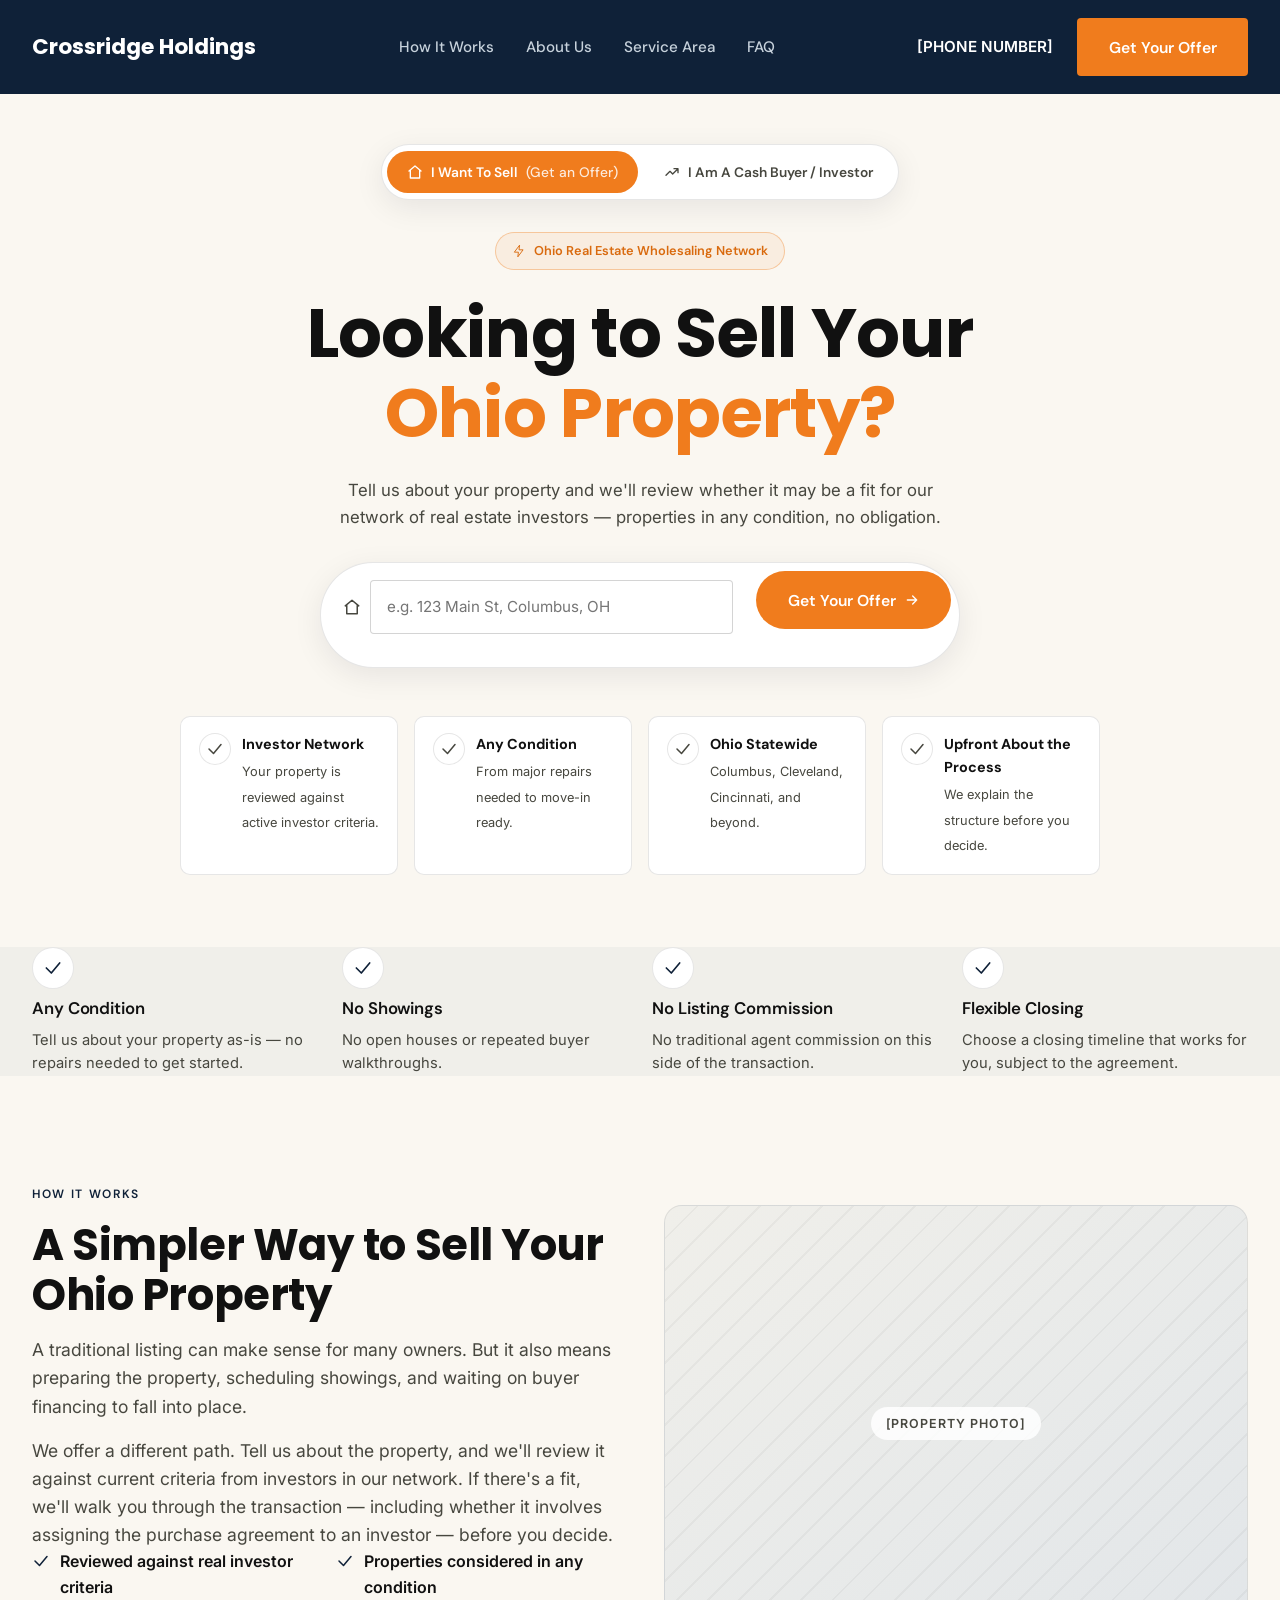
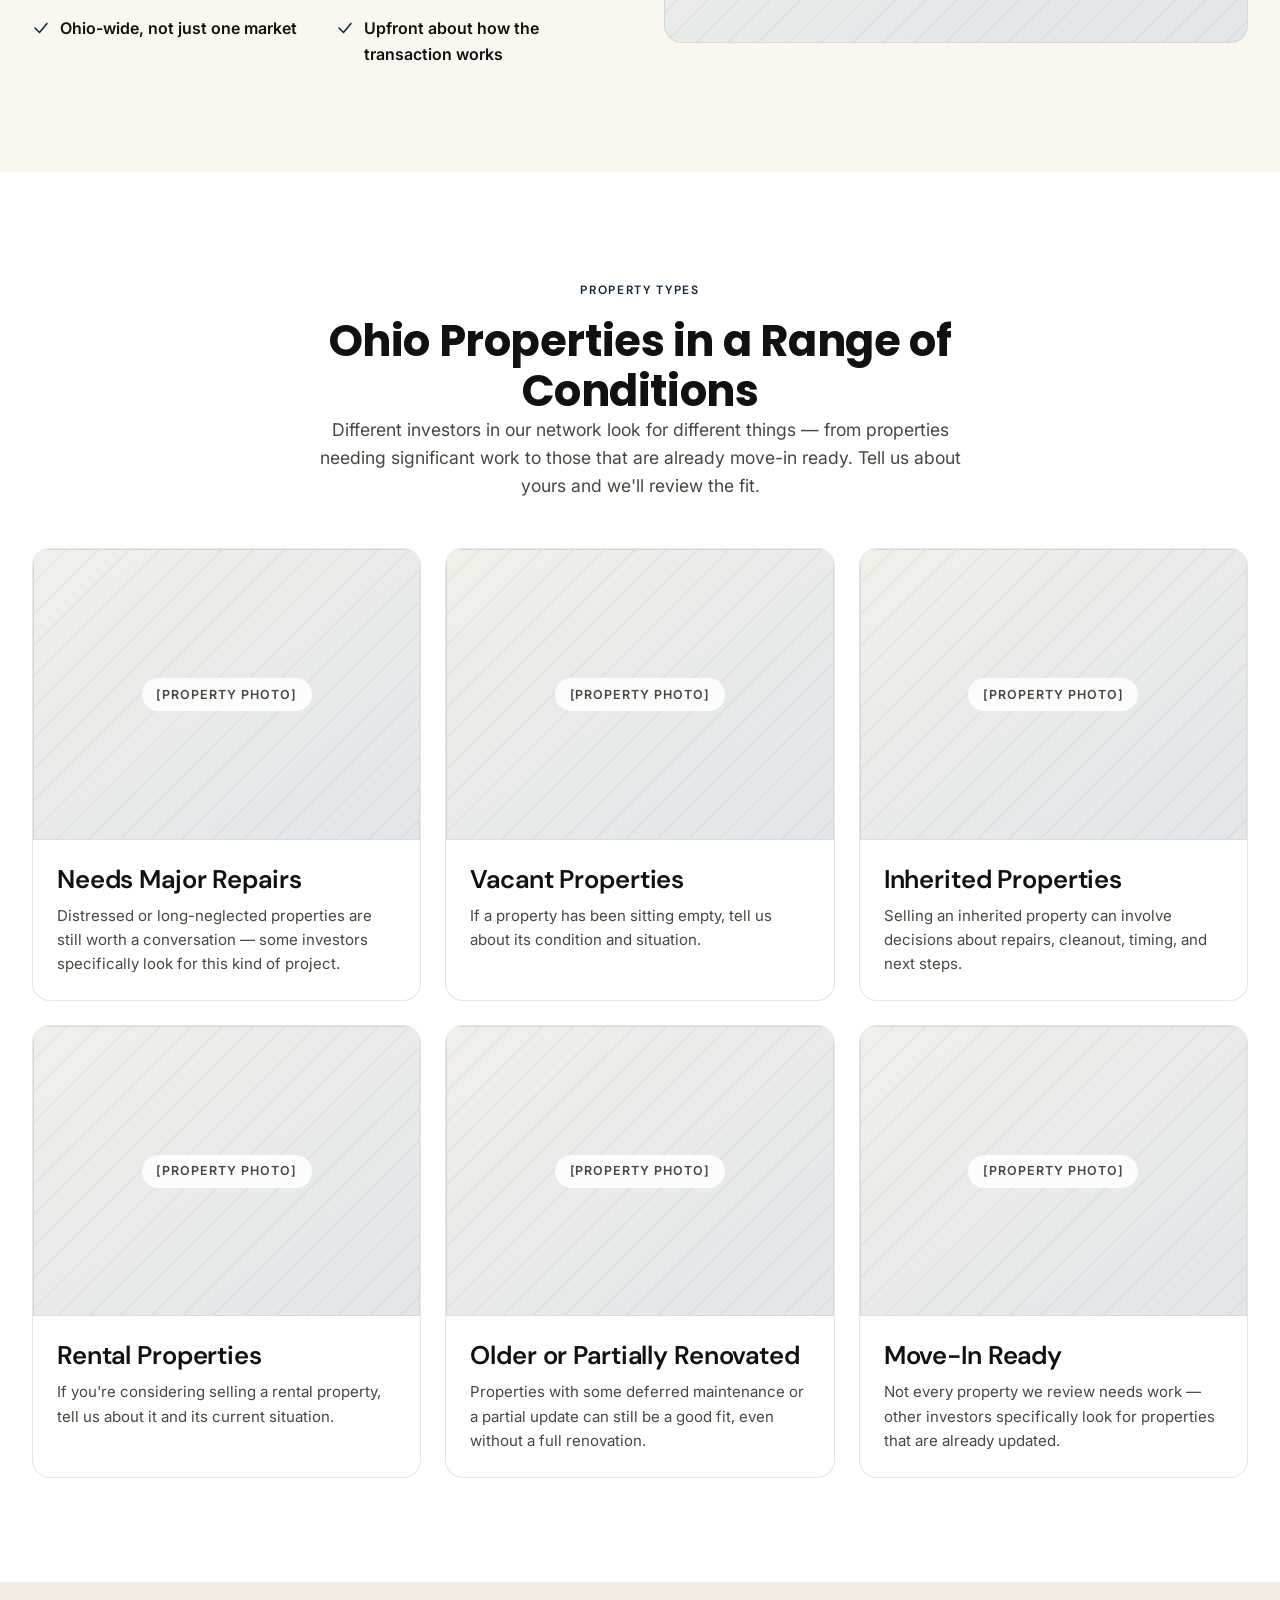
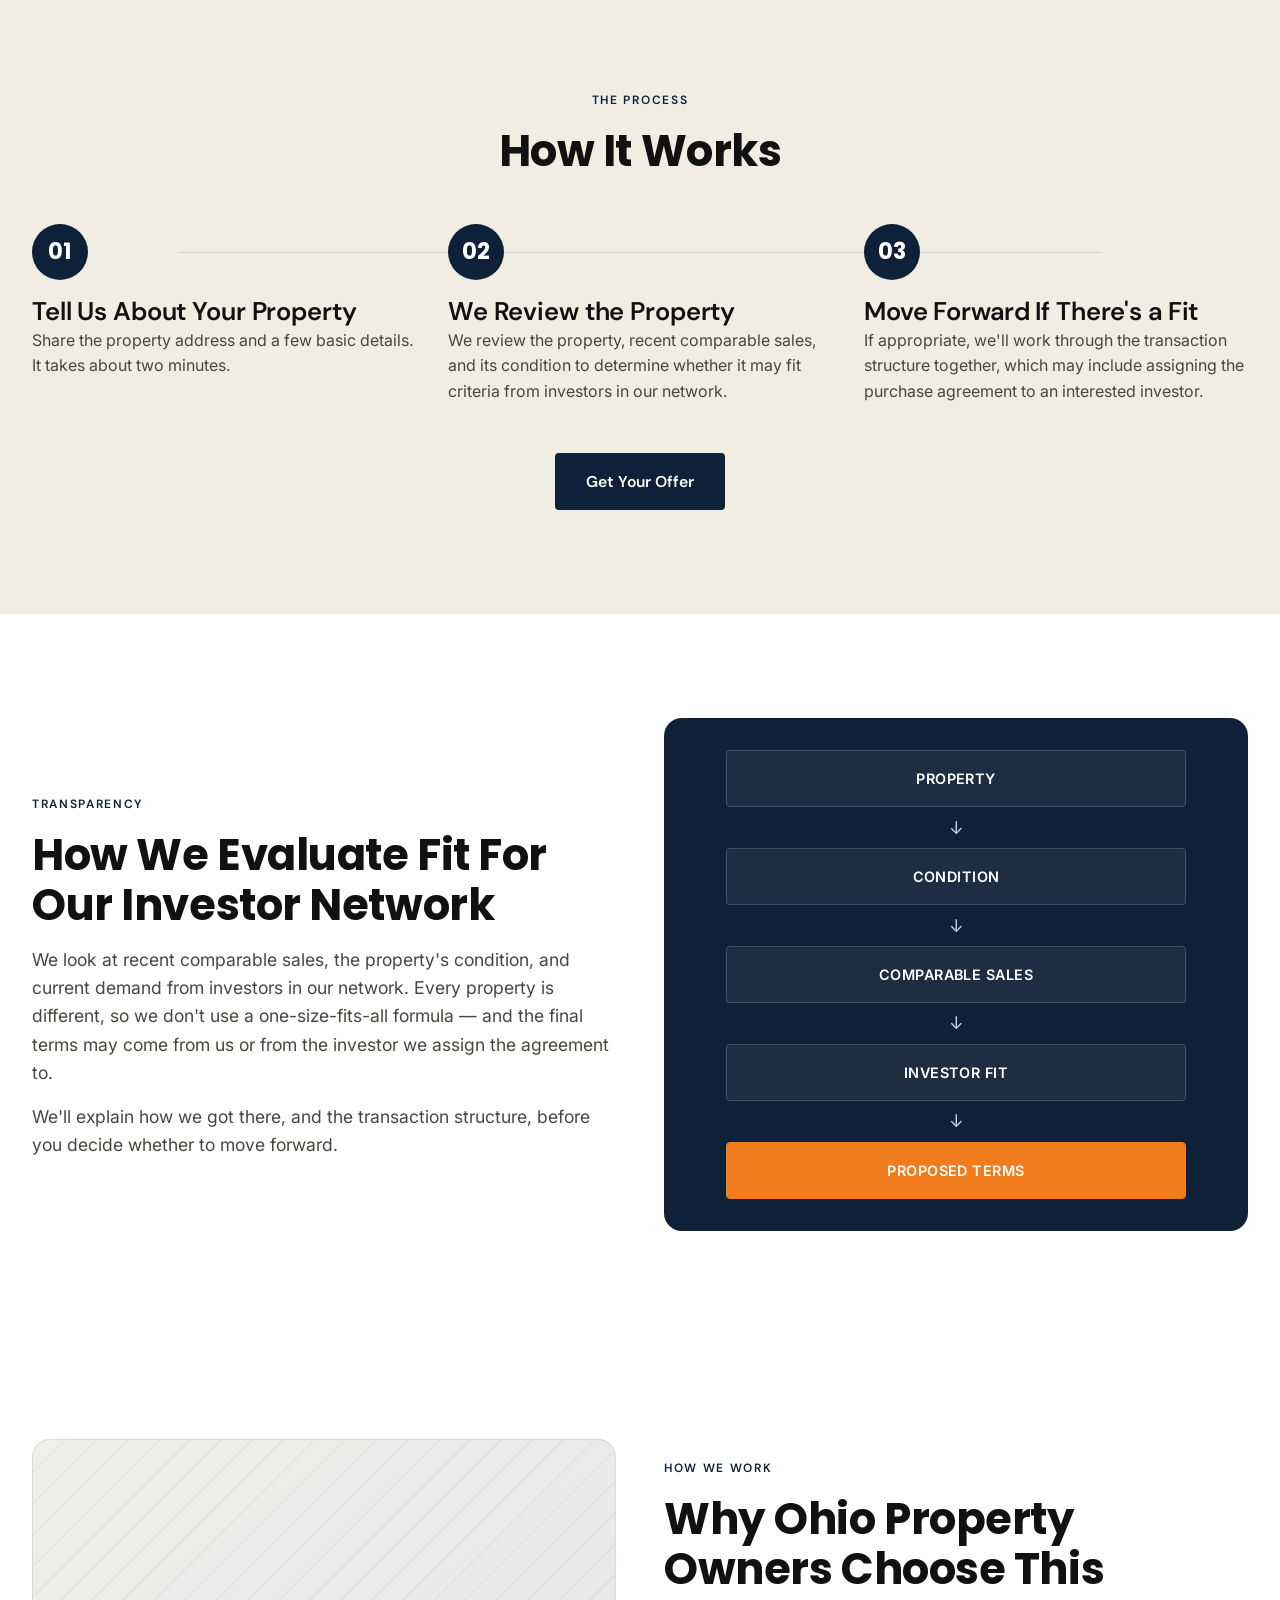
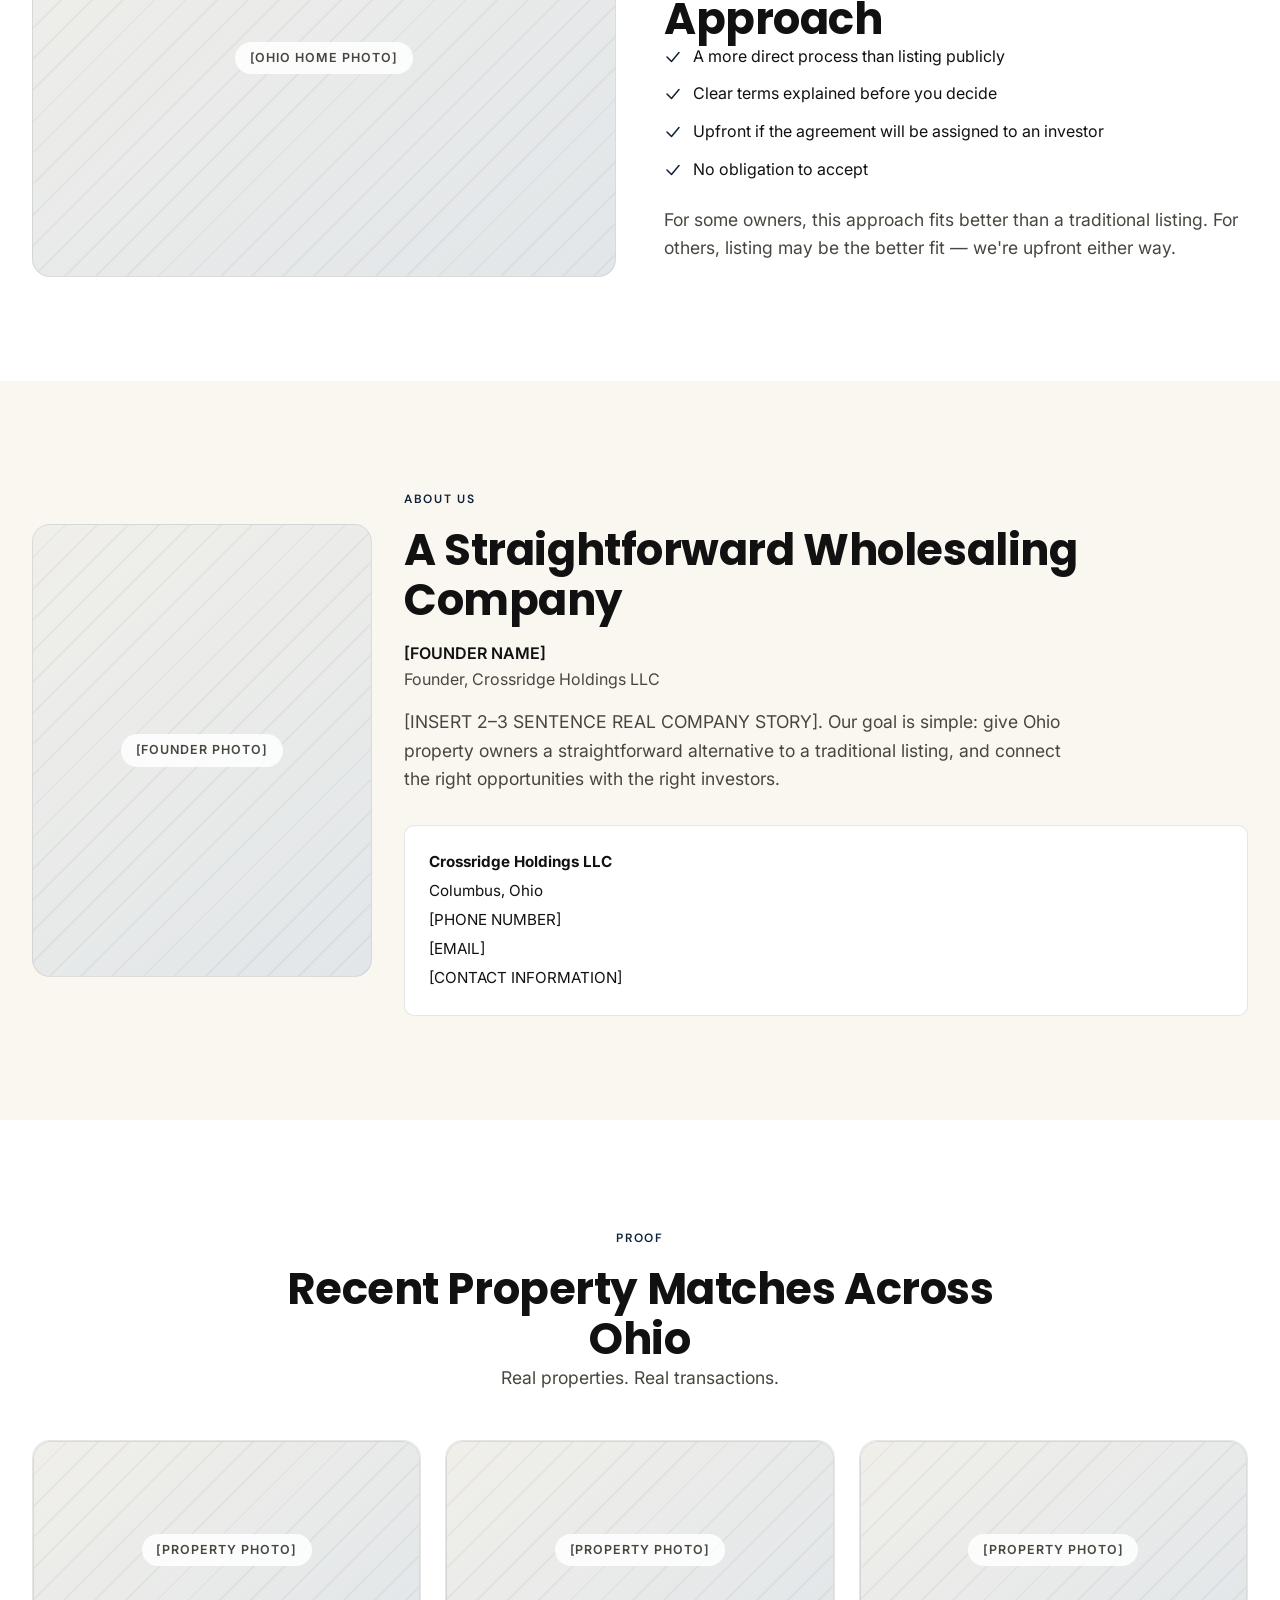
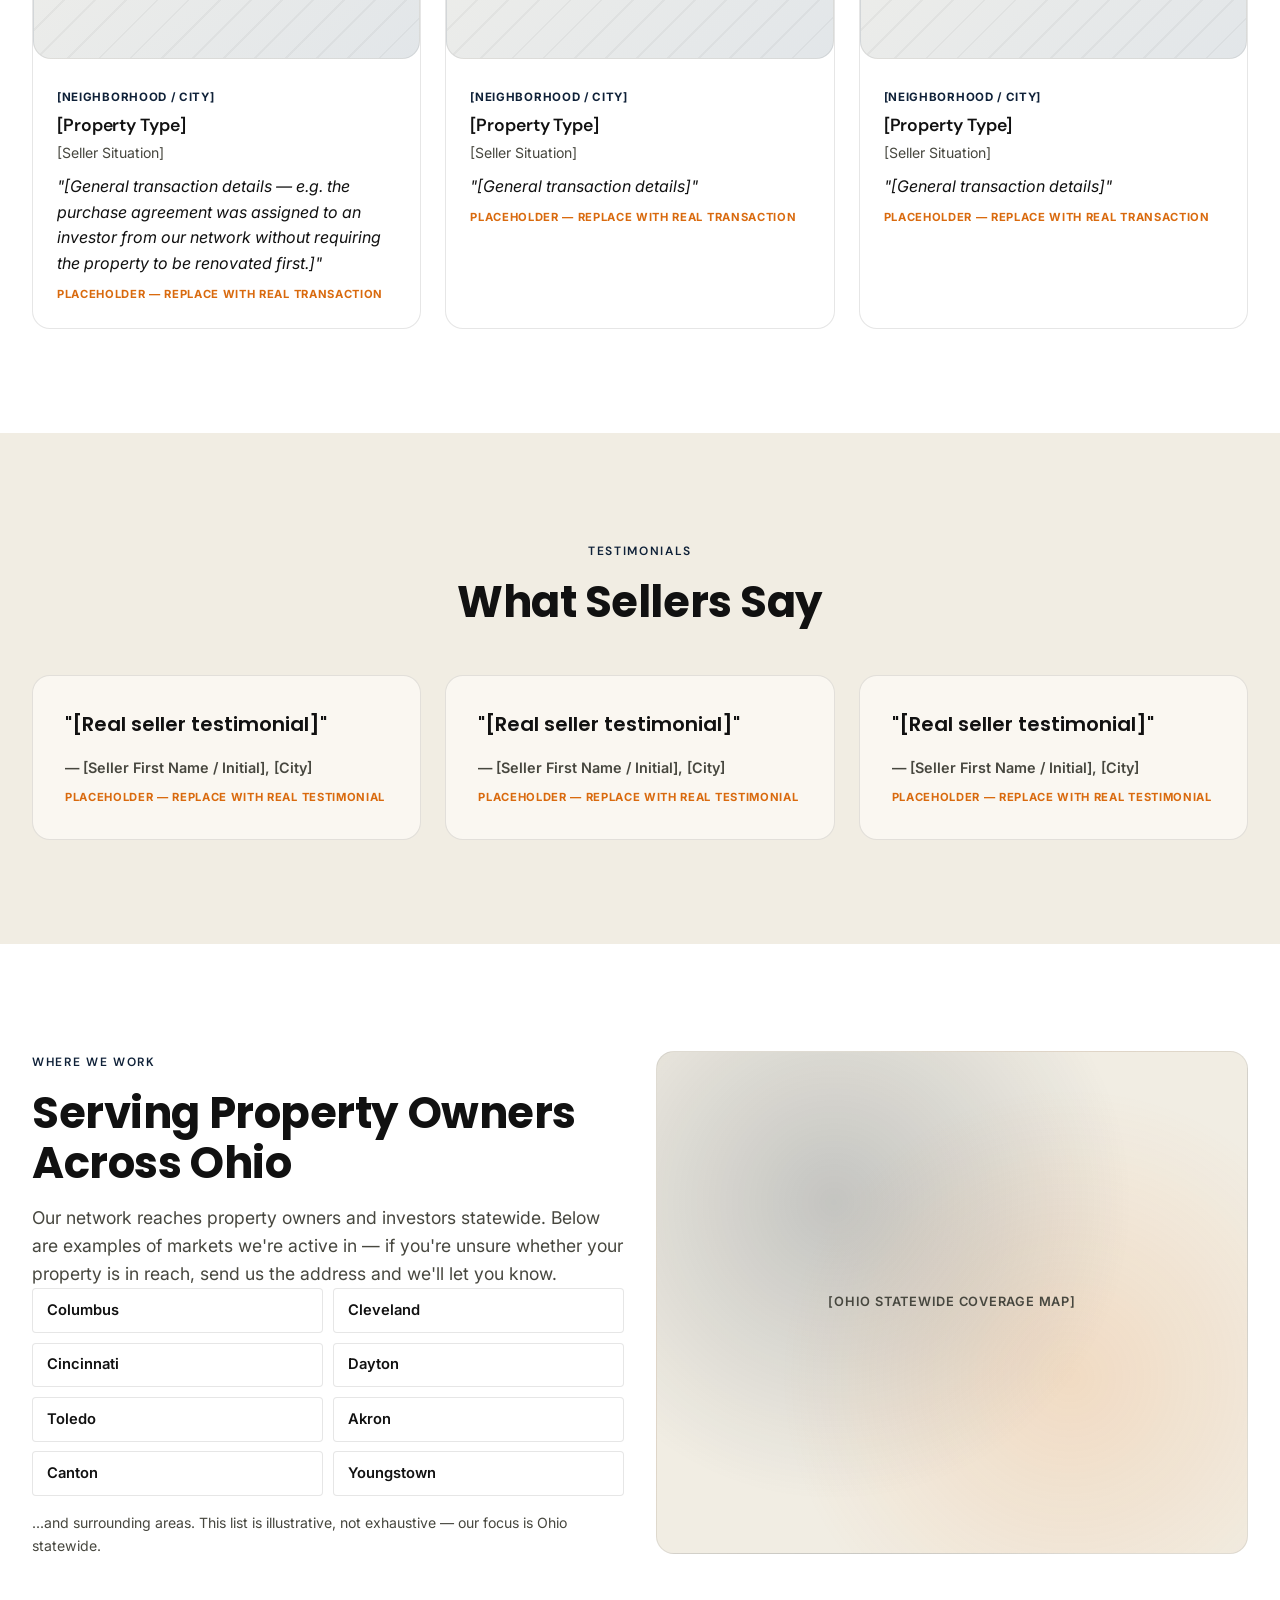
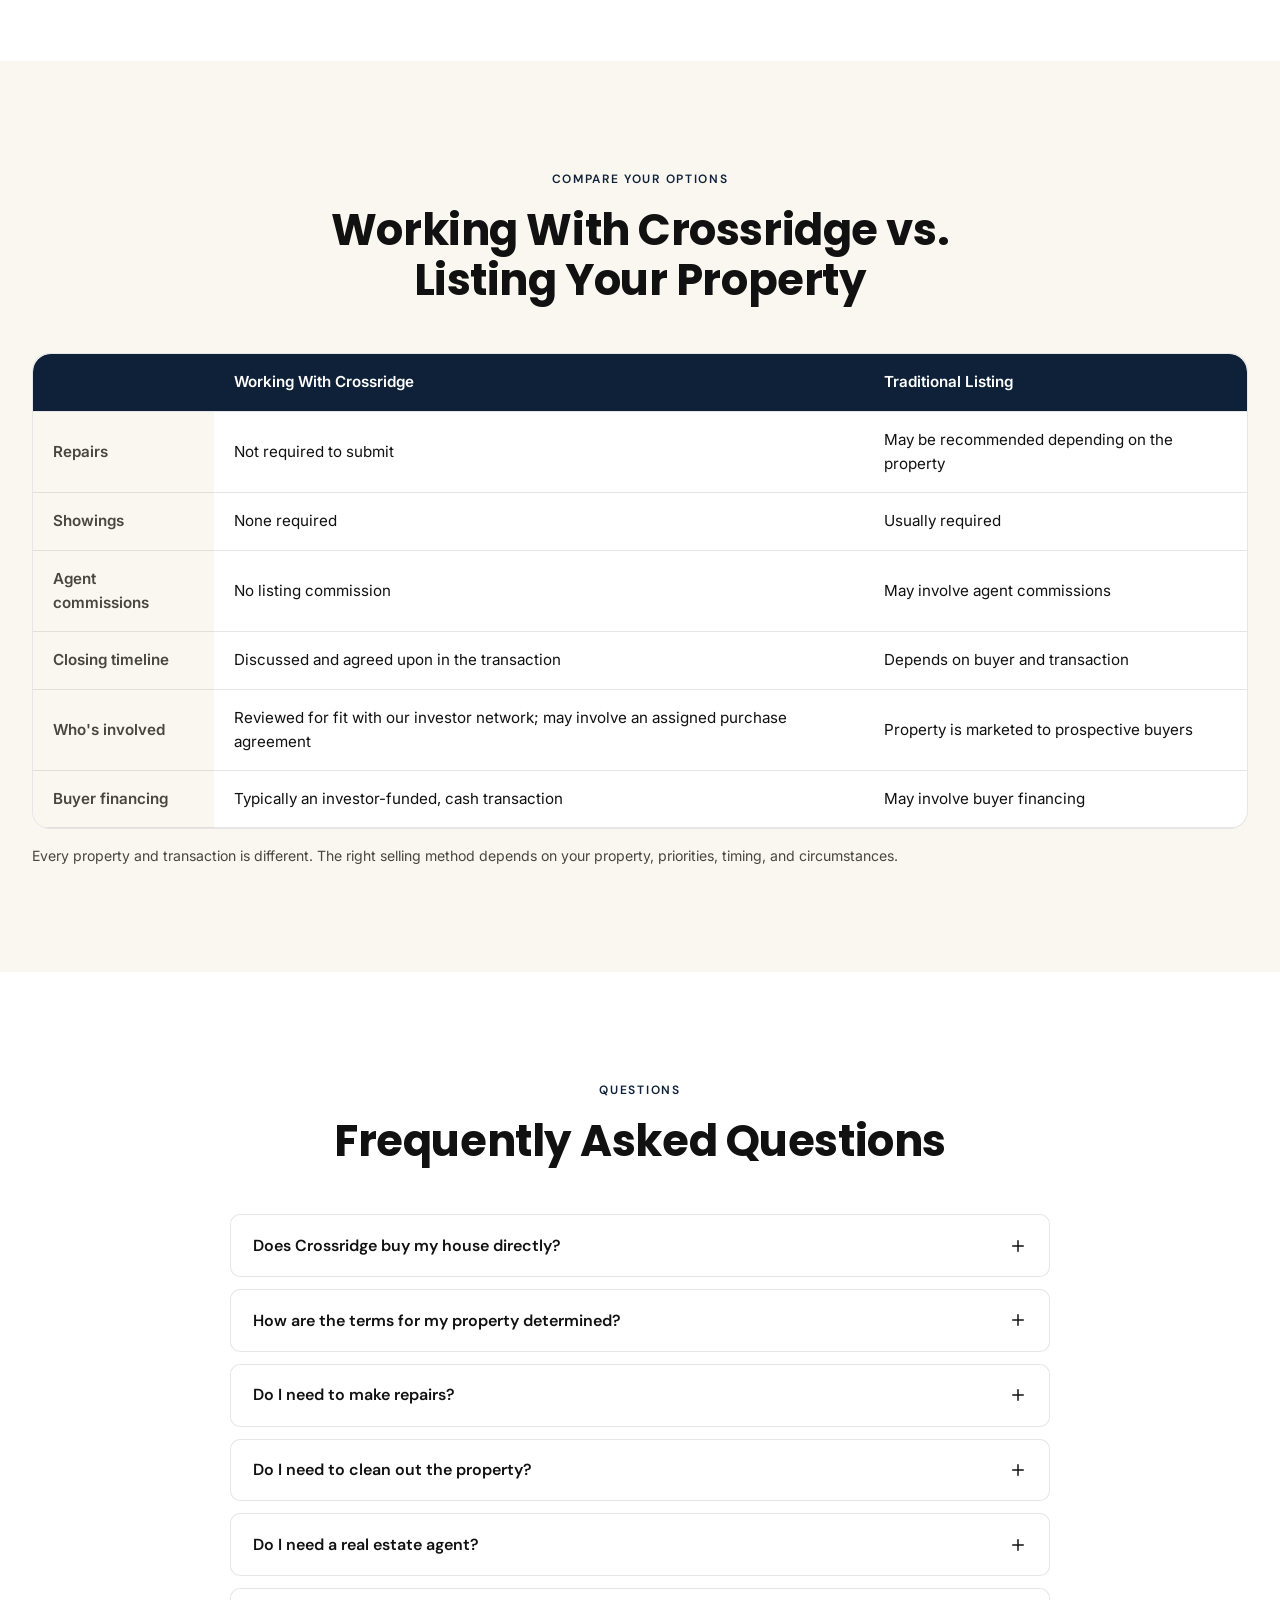
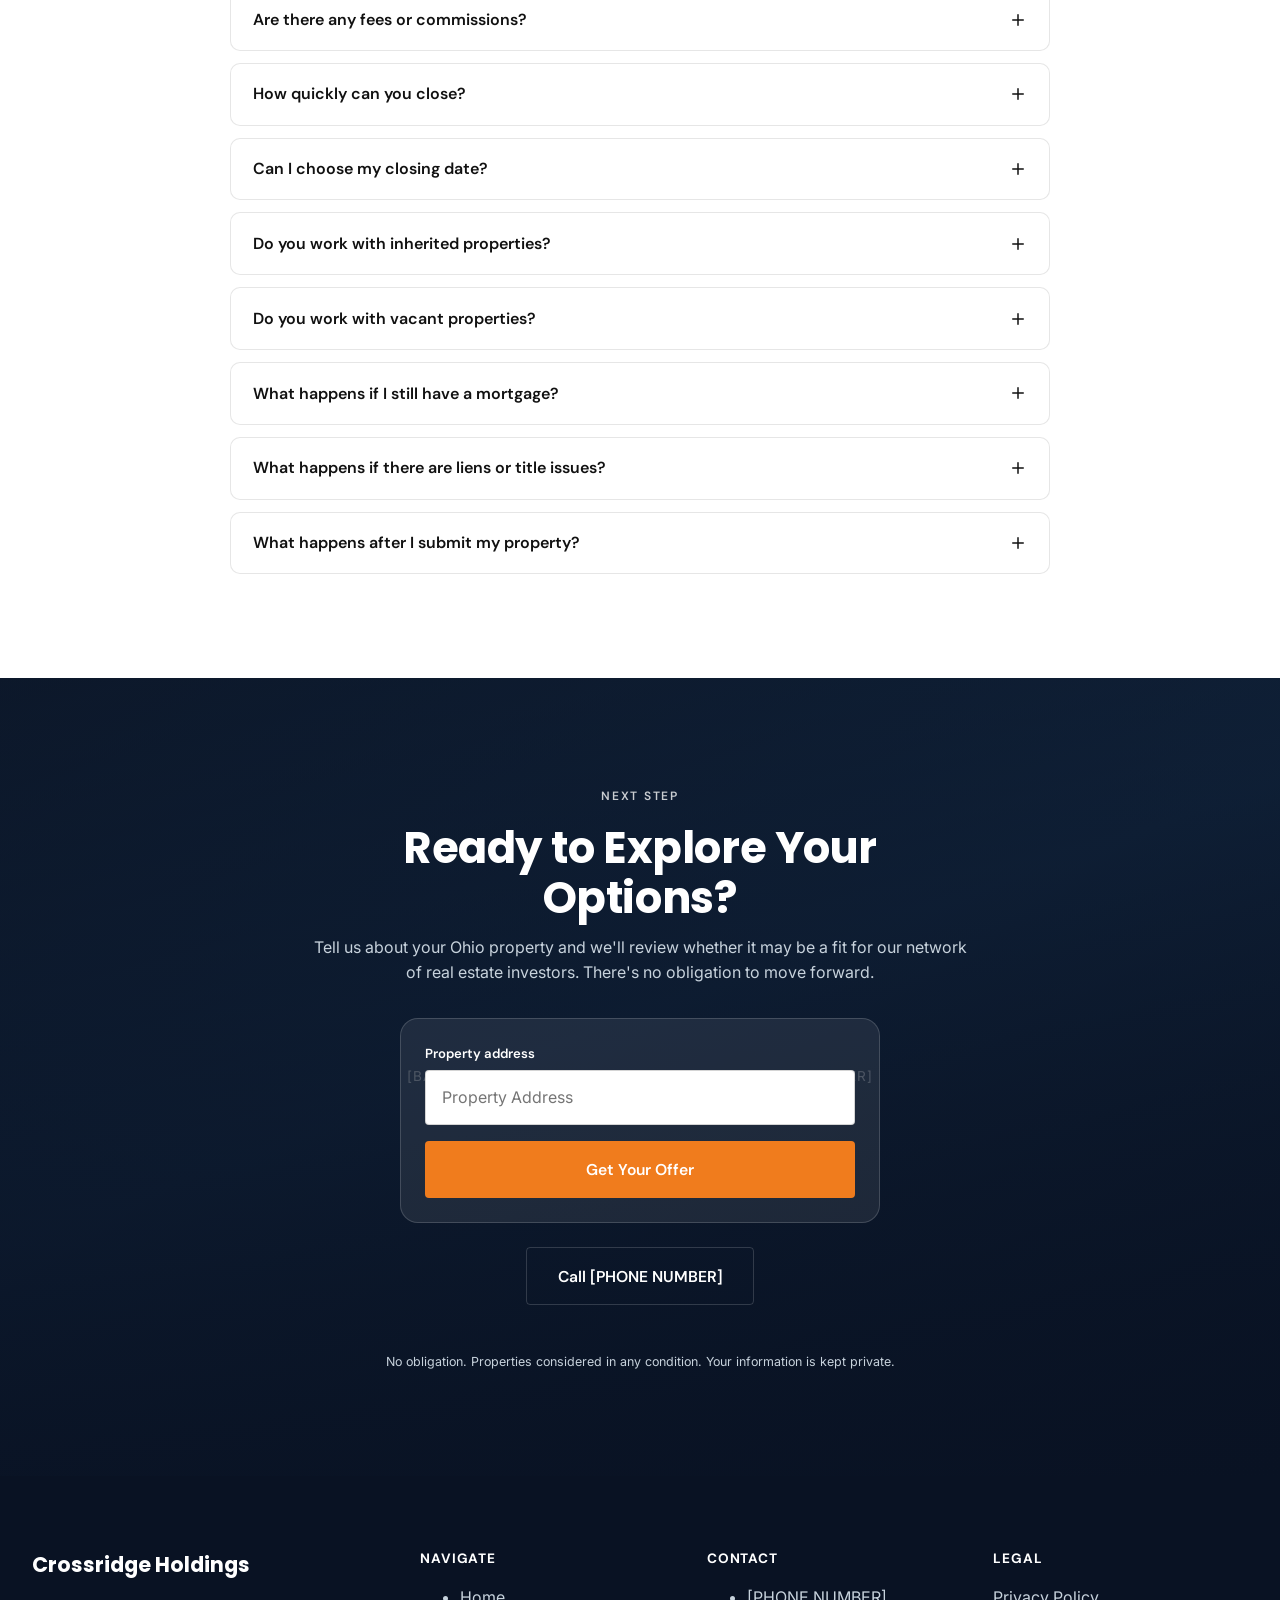
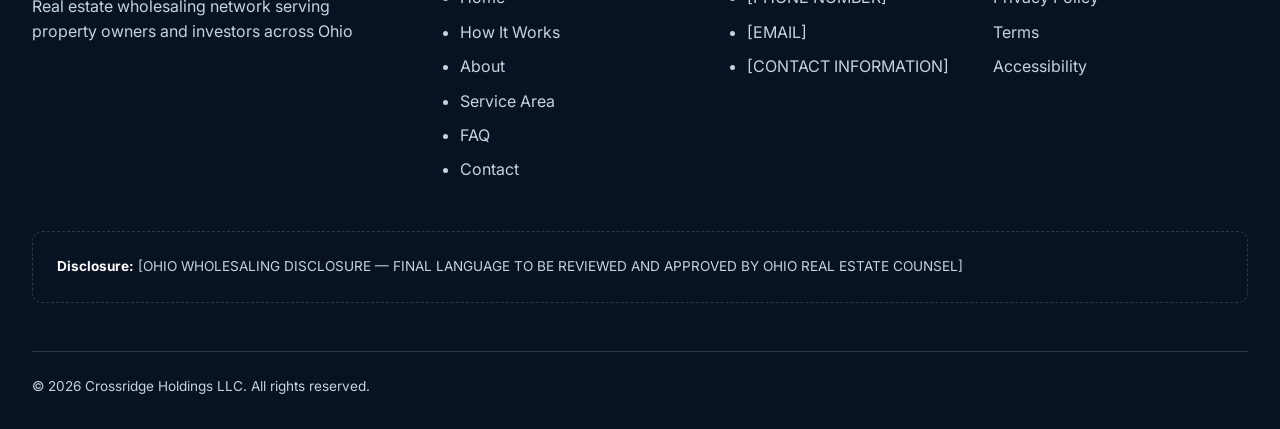
==== index.html @ b0674fa2 "Add website files" ====
<!DOCTYPE html>
<html lang="en">
<head>
<meta charset="UTF-8" />
<meta name="viewport" content="width=device-width, initial-scale=1.0" />
<title>Sell Your Ohio Property | Crossridge Holdings</title>
<meta name="description" content="Crossridge Holdings connects Ohio property owners with a network of real estate investors. Tell us about your property, in any condition, with no obligation." />
<link rel="canonical" href="/" />

<!-- Open Graph -->
<meta property="og:type" content="website" />
<meta property="og:title" content="Sell Your Ohio Property | Crossridge Holdings" />
<meta property="og:description" content="Crossridge Holdings connects Ohio property owners with a network of real estate investors. Tell us about your property, in any condition, with no obligation." />
<meta property="og:locale" content="en_US" />
<!-- TODO: add og:image once real property/brand photography is available -->

<meta name="twitter:card" content="summary_large_image" />

<!-- Fonts -->
<link rel="preconnect" href="https://fonts.googleapis.com" />
<link rel="preconnect" href="https://fonts.gstatic.com" crossorigin />
<link href="https://fonts.googleapis.com/css2?family=DM+Sans:wght@400;500;600;700&family=Inter:wght@400;500;600;700&family=Poppins:wght@600;700&display=swap" rel="stylesheet" />

<link rel="stylesheet" href="css/styles.css" />

<!--
  IMAGE ALT TEXT GUIDANCE (see brief §33):
  When placeholder <div class="img-placeholder"> blocks are replaced with real
  <img> elements, use natural, descriptive alt text, e.g.:
  "Residential home exterior in Ohio", "House in a Columbus, Ohio
  neighborhood", "Crossridge Holdings founder". Vary the specific city per
  image to reflect statewide coverage rather than defaulting to Columbus
  every time. Do not keyword-stuff alt text.
-->

<!-- Structured data: Organization + WebSite -->
<script type="application/ld+json">
{
  "@context": "https://schema.org",
  "@type": "Organization",
  "name": "Crossridge Holdings LLC",
  "url": "/",
  "areaServed": {
    "@type": "State",
    "name": "Ohio"
  }
}
</script>
<!--
  TODO: Add "telephone", "address" (PostalAddress), and a LocalBusiness
  schema block once real, verifiable business contact details are approved.
  Do not publish fabricated address/phone/hours in structured data.
-->
<script type="application/ld+json">
{
  "@context": "https://schema.org",
  "@type": "WebSite",
  "name": "Crossridge Holdings",
  "url": "/"
}
</script>
<script type="application/ld+json">
{
  "@context": "https://schema.org",
  "@type": "FAQPage",
  "mainEntity": [
    {
      "@type": "Question",
      "name": "Does Crossridge buy my house directly?",
      "acceptedAnswer": {
        "@type": "Answer",
        "text": "Crossridge Holdings is a real estate wholesaling company. When a property fits our criteria, we may enter into a purchase agreement and assign that agreement to another real estate investor or buyer. If assignment is part of a transaction, we'll explain the structure and relevant terms before you move forward."
      }
    },
    {
      "@type": "Question",
      "name": "How are the terms for my property determined?",
      "acceptedAnswer": {
        "@type": "Answer",
        "text": "Terms depend on factors such as recent comparable sales, the property's condition, and current demand from investors in our network. Every property is different, so there's no fixed formula — we'll walk you through how we arrived at the terms before you decide."
      }
    },
    {
      "@type": "Question",
      "name": "Do I need to make repairs?",
      "acceptedAnswer": {
        "@type": "Answer",
        "text": "No repairs are required to submit your property. We consider properties in a range of conditions, from those needing significant work to move-in-ready homes, since different investors in our network look for different things."
      }
    },
    {
      "@type": "Question",
      "name": "Do I need to clean out the property?",
      "acceptedAnswer": {
        "@type": "Answer",
        "text": "It depends on the property and the transaction. Tell us about the condition of the property and we'll discuss the options."
      }
    },
    {
      "@type": "Question",
      "name": "Do I need a real estate agent?",
      "acceptedAnswer": {
        "@type": "Answer",
        "text": "No. You can contact Crossridge directly. You may also choose to work with an agent or other professional if you prefer."
      }
    },
    {
      "@type": "Question",
      "name": "Are there any fees or commissions?",
      "acceptedAnswer": {
        "@type": "Answer",
        "text": "Crossridge does not charge a listing commission. Any transaction-specific costs or terms, including whether the purchase agreement will be assigned, will be discussed before you decide whether to move forward."
      }
    },
    {
      "@type": "Question",
      "name": "How quickly can you close?",
      "acceptedAnswer": {
        "@type": "Answer",
        "text": "The timing depends on the property, transaction structure, title process, and agreement between the parties."
      }
    },
    {
      "@type": "Question",
      "name": "Can I choose my closing date?",
      "acceptedAnswer": {
        "@type": "Answer",
        "text": "We'll work with you on a closing date that fits your situation, subject to the terms of the purchase agreement."
      }
    },
    {
      "@type": "Question",
      "name": "Do you work with inherited properties?",
      "acceptedAnswer": {
        "@type": "Answer",
        "text": "Yes. Inherited properties are among the types of properties investors in our network consider. Tell us about the property and its situation."
      }
    },
    {
      "@type": "Question",
      "name": "Do you work with vacant properties?",
      "acceptedAnswer": {
        "@type": "Answer",
        "text": "Yes, vacant properties can be submitted for consideration."
      }
    },
    {
      "@type": "Question",
      "name": "What happens if I still have a mortgage?",
      "acceptedAnswer": {
        "@type": "Answer",
        "text": "Having a mortgage does not automatically prevent you from selling. The payoff amount and other transaction details will be addressed as part of the closing process."
      }
    },
    {
      "@type": "Question",
      "name": "What happens if there are liens or title issues?",
      "acceptedAnswer": {
        "@type": "Answer",
        "text": "Title issues can affect a transaction and may need to be resolved before closing. Tell us about the situation and the appropriate professionals can determine what needs to be addressed."
      }
    },
    {
      "@type": "Question",
      "name": "What happens after I submit my property?",
      "acceptedAnswer": {
        "@type": "Answer",
        "text": "We'll review the information you provide and may contact you for additional details. If it may be a fit for our investor network, we'll walk you through next steps, which may include a purchase agreement that we assign to an interested investor."
      }
    }
  ]
}
</script>
</head>
<body>
<a class="skip-link" href="#main">Skip to content</a>

<!-- ============ HEADER / NAV ============ -->
<header class="site-header">
  <div class="container nav-row">
    <a href="#main" class="brand">Crossridge Holdings</a>

    <nav class="nav-links" aria-label="Primary">
      <a href="#how-it-works">How It Works</a>
      <a href="#about">About Us</a>
      <a href="#service-area">Service Area</a>
      <a href="#faq">FAQ</a>
    </nav>

    <div class="nav-actions">
      <!-- TODO: replace # with tel:+1XXXXXXXXXX once a real number is set -->
      <a class="nav-phone" href="#">[PHONE NUMBER]</a>
      <button type="button" class="btn btn--primary js-open-modal" data-cta="nav">Get Your Offer</button>
    </div>

    <button class="nav-toggle" aria-expanded="false" aria-controls="mobile-menu" aria-label="Open menu">
      <svg width="22" height="22" viewBox="0 0 24 24" fill="none" aria-hidden="true"><path d="M3 6h18M3 12h18M3 18h18" stroke="currentColor" stroke-width="2" stroke-linecap="round"/></svg>
    </button>
  </div>
</header>

<div class="mobile-menu" id="mobile-menu">
  <div class="mobile-menu-head">
    <span class="brand">Crossridge Holdings</span>
    <button class="mobile-menu-close nav-toggle" aria-label="Close menu">
      <svg width="20" height="20" viewBox="0 0 24 24" fill="none" aria-hidden="true"><path d="M6 6l12 12M18 6L6 18" stroke="currentColor" stroke-width="2" stroke-linecap="round"/></svg>
    </button>
  </div>
  <nav aria-label="Mobile">
    <a href="#how-it-works">How It Works</a>
    <a href="#about">About Us</a>
    <a href="#service-area">Service Area</a>
    <a href="#faq">FAQ</a>
    <a href="#">[PHONE NUMBER]</a>
  </nav>
  <button type="button" class="btn btn--primary btn--block js-open-modal" data-cta="mobile-menu">Get Your Offer</button>
</div>

<main id="main">

  <!-- ============ HERO / COVER ============ -->
  <section class="hero-cover">
    <div class="container">
      <div class="audience-toggle reveal" role="tablist" aria-label="Choose your audience">
        <button type="button" class="audience-tab is-active" role="tab" aria-selected="true" aria-controls="panel-seller" id="tab-seller" data-audience="seller">
          <svg width="16" height="16" viewBox="0 0 24 24" fill="none" aria-hidden="true"><path d="M3 10.5 12 3l9 7.5M5 9.5V21h14V9.5" stroke="currentColor" stroke-width="2" stroke-linecap="round" stroke-linejoin="round"/></svg>
          I Want To Sell <span class="tab-sub">(Get an Offer)</span>
        </button>
        <button type="button" class="audience-tab" role="tab" aria-selected="false" aria-controls="panel-investor" id="tab-investor" data-audience="investor">
          <svg width="16" height="16" viewBox="0 0 24 24" fill="none" aria-hidden="true"><path d="M3 17l6-6 4 4 8-8M15 7h6v6" stroke="currentColor" stroke-width="2" stroke-linecap="round" stroke-linejoin="round"/></svg>
          I Am A Cash Buyer / Investor
        </button>
      </div>

      <!-- ===== Seller panel ===== -->
      <div class="audience-panel is-active" id="panel-seller" role="tabpanel" aria-labelledby="tab-seller">
        <p class="hero-badge reveal">
          <svg width="14" height="14" viewBox="0 0 24 24" fill="none" aria-hidden="true"><path d="M13 2 4 14h7l-1 8 9-12h-7l1-8Z" stroke="currentColor" stroke-width="1.6" stroke-linejoin="round"/></svg>
          Ohio Real Estate Wholesaling Network
        </p>
        <h1 class="reveal reveal-delay-1">Looking to Sell Your<br /><span class="text-accent">Ohio Property?</span></h1>
        <p class="hero-sub reveal reveal-delay-2">Tell us about your property and we'll review whether it may be a fit for our network of real estate investors — properties in any condition, no obligation.</p>

        <form class="hero-address-bar lead-form-mini reveal reveal-delay-2" id="hero-lead-form" novalidate>
          <div class="form-field hero-address-field">
            <label for="hero-address" class="visually-hidden">Property address</label>
            <div class="hero-address-bar-input">
              <svg width="18" height="18" viewBox="0 0 24 24" fill="none" aria-hidden="true"><path d="M3 10.5 12 3l9 7.5M5 9.5V21h14V9.5" stroke="currentColor" stroke-width="2" stroke-linecap="round" stroke-linejoin="round"/></svg>
              <input type="text" name="address" id="hero-address" placeholder="e.g. 123 Main St, Columbus, OH" autocomplete="street-address" required />
            </div>
            <p class="form-error-msg"></p>
          </div>
          <button type="submit" class="btn btn--primary">
            Get Your Offer
            <svg width="16" height="16" viewBox="0 0 24 24" fill="none" aria-hidden="true"><path d="M5 12h14M13 6l6 6-6 6" stroke="currentColor" stroke-width="2" stroke-linecap="round" stroke-linejoin="round"/></svg>
          </button>
          <!-- Honeypot: hidden from real visitors, screens basic bots -->
          <div class="form-honeypot" aria-hidden="true">
            <label for="hero-website">Website</label>
            <input type="text" id="hero-website" name="website" tabindex="-1" autocomplete="off" />
          </div>
        </form>

        <div class="hero-stat-row reveal reveal-delay-3">
          <div class="hero-stat">
            <span class="benefit-icon" aria-hidden="true"><svg width="18" height="18" viewBox="0 0 24 24" fill="none"><path d="M4 12l6 6L20 6" stroke="currentColor" stroke-width="2" stroke-linecap="round" stroke-linejoin="round"/></svg></span>
            <div><strong>Investor Network</strong><span>Your property is reviewed against active investor criteria.</span></div>
          </div>
          <div class="hero-stat">
            <span class="benefit-icon" aria-hidden="true"><svg width="18" height="18" viewBox="0 0 24 24" fill="none"><path d="M4 12l6 6L20 6" stroke="currentColor" stroke-width="2" stroke-linecap="round" stroke-linejoin="round"/></svg></span>
            <div><strong>Any Condition</strong><span>From major repairs needed to move-in ready.</span></div>
          </div>
          <div class="hero-stat">
            <span class="benefit-icon" aria-hidden="true"><svg width="18" height="18" viewBox="0 0 24 24" fill="none"><path d="M4 12l6 6L20 6" stroke="currentColor" stroke-width="2" stroke-linecap="round" stroke-linejoin="round"/></svg></span>
            <div><strong>Ohio Statewide</strong><span>Columbus, Cleveland, Cincinnati, and beyond.</span></div>
          </div>
          <div class="hero-stat">
            <span class="benefit-icon" aria-hidden="true"><svg width="18" height="18" viewBox="0 0 24 24" fill="none"><path d="M4 12l6 6L20 6" stroke="currentColor" stroke-width="2" stroke-linecap="round" stroke-linejoin="round"/></svg></span>
            <div><strong>Upfront About the Process</strong><span>We explain the structure before you decide.</span></div>
          </div>
        </div>
      </div>

      <!-- ===== Investor panel ===== -->
      <div class="audience-panel" id="panel-investor" role="tabpanel" aria-labelledby="tab-investor" hidden>
        <p class="hero-badge hero-badge--investor reveal">
          <svg width="14" height="14" viewBox="0 0 24 24" fill="none" aria-hidden="true"><path d="M3 17l6-6 4 4 8-8M15 7h6v6" stroke="currentColor" stroke-width="1.8" stroke-linecap="round" stroke-linejoin="round"/></svg>
          Investor Network — Ohio Statewide
        </p>
        <h1 class="reveal reveal-delay-1">Ohio Off-Market<br /><span class="text-accent-navy">Property Opportunities</span></h1>
        <p class="hero-sub reveal reveal-delay-2">We source property opportunities directly from Ohio owners. When a property fits an investor's criteria, we may enter into a purchase agreement and assign it to them — we're not the end buyer. Join our list to hear about opportunities across the state.</p>

        <div class="hero-ctas reveal reveal-delay-2">
          <button type="button" class="btn btn--dark js-open-buyer-modal" data-cta="investor-hero">Join the Cash Buyers List</button>
          <a class="btn btn--outline" href="#" data-cta="investor-call">Call [PHONE NUMBER]</a>
        </div>

        <div class="hero-stat-row reveal reveal-delay-3">
          <div class="hero-stat">
            <span class="benefit-icon" aria-hidden="true"><svg width="18" height="18" viewBox="0 0 24 24" fill="none"><path d="M4 12l6 6L20 6" stroke="currentColor" stroke-width="2" stroke-linecap="round" stroke-linejoin="round"/></svg></span>
            <div><strong>Off-Market Opportunities</strong><span>Sourced directly from Ohio property owners.</span></div>
          </div>
          <div class="hero-stat">
            <span class="benefit-icon" aria-hidden="true"><svg width="18" height="18" viewBox="0 0 24 24" fill="none"><path d="M4 12l6 6L20 6" stroke="currentColor" stroke-width="2" stroke-linecap="round" stroke-linejoin="round"/></svg></span>
            <div><strong>Ohio Statewide</strong><span>Columbus, Cleveland, Cincinnati, and other Ohio markets.</span></div>
          </div>
          <div class="hero-stat">
            <span class="benefit-icon" aria-hidden="true"><svg width="18" height="18" viewBox="0 0 24 24" fill="none"><path d="M4 12l6 6L20 6" stroke="currentColor" stroke-width="2" stroke-linecap="round" stroke-linejoin="round"/></svg></span>
            <div><strong>Transparent Assignment</strong><span>We're upfront when a deal involves an assignment.</span></div>
          </div>
        </div>
      </div>
    </div>
  </section>

  <!-- ============ BENEFIT STRIP ============ -->
  <section class="benefit-strip">
    <div class="container benefit-grid">
      <div class="benefit-item reveal">
        <span class="benefit-icon" aria-hidden="true">
          <svg width="20" height="20" viewBox="0 0 24 24" fill="none"><path d="M4 12l6 6L20 6" stroke="currentColor" stroke-width="2" stroke-linecap="round" stroke-linejoin="round"/></svg>
        </span>
        <h3>Any Condition</h3>
        <p>Tell us about your property as-is — no repairs needed to get started.</p>
      </div>
      <div class="benefit-item reveal reveal-delay-1">
        <span class="benefit-icon" aria-hidden="true">
          <svg width="20" height="20" viewBox="0 0 24 24" fill="none"><path d="M4 12l6 6L20 6" stroke="currentColor" stroke-width="2" stroke-linecap="round" stroke-linejoin="round"/></svg>
        </span>
        <h3>No Showings</h3>
        <p>No open houses or repeated buyer walkthroughs.</p>
      </div>
      <div class="benefit-item reveal reveal-delay-2">
        <span class="benefit-icon" aria-hidden="true">
          <svg width="20" height="20" viewBox="0 0 24 24" fill="none"><path d="M4 12l6 6L20 6" stroke="currentColor" stroke-width="2" stroke-linecap="round" stroke-linejoin="round"/></svg>
        </span>
        <h3>No Listing Commission</h3>
        <p>No traditional agent commission on this side of the transaction.</p>
      </div>
      <div class="benefit-item reveal reveal-delay-3">
        <span class="benefit-icon" aria-hidden="true">
          <svg width="20" height="20" viewBox="0 0 24 24" fill="none"><path d="M4 12l6 6L20 6" stroke="currentColor" stroke-width="2" stroke-linecap="round" stroke-linejoin="round"/></svg>
        </span>
        <h3>Flexible Closing</h3>
        <p>Choose a closing timeline that works for you, subject to the agreement.</p>
      </div>
    </div>
  </section>

  <!-- ============ VALUE PROPOSITION ============ -->
  <section class="section section--warm">
    <div class="container two-col">
      <div class="reveal">
        <p class="eyebrow">How It Works</p>
        <h2>A Simpler Way to Sell Your Ohio Property</h2>
        <p class="section-lede" style="margin-top: 1rem;">A traditional listing can make sense for many owners. But it also means preparing the property, scheduling showings, and waiting on buyer financing to fall into place.</p>
        <p class="section-lede" style="margin-top: 1rem;">We offer a different path. Tell us about the property, and we'll review it against current criteria from investors in our network. If there's a fit, we'll walk you through the transaction — including whether it involves assigning the purchase agreement to an investor — before you decide.</p>
        <ul class="point-list">
          <li><svg width="18" height="18" viewBox="0 0 24 24" fill="none" aria-hidden="true"><path d="M4 12l6 6L20 6" stroke="currentColor" stroke-width="2" stroke-linecap="round" stroke-linejoin="round"/></svg> Reviewed against real investor criteria</li>
          <li><svg width="18" height="18" viewBox="0 0 24 24" fill="none" aria-hidden="true"><path d="M4 12l6 6L20 6" stroke="currentColor" stroke-width="2" stroke-linecap="round" stroke-linejoin="round"/></svg> Properties considered in any condition</li>
          <li><svg width="18" height="18" viewBox="0 0 24 24" fill="none" aria-hidden="true"><path d="M4 12l6 6L20 6" stroke="currentColor" stroke-width="2" stroke-linecap="round" stroke-linejoin="round"/></svg> Ohio-wide, not just one market</li>
          <li><svg width="18" height="18" viewBox="0 0 24 24" fill="none" aria-hidden="true"><path d="M4 12l6 6L20 6" stroke="currentColor" stroke-width="2" stroke-linecap="round" stroke-linejoin="round"/></svg> Upfront about how the transaction works</li>
        </ul>
      </div>
      <div class="reveal reveal-delay-2">
        <div class="img-placeholder"><span>[PROPERTY PHOTO]</span></div>
      </div>
    </div>
  </section>

  <!-- ============ PROPERTY TYPES ============ -->
  <section class="section section--white">
    <div class="container">
      <div class="section-head section-head--center reveal">
        <p class="eyebrow">Property Types</p>
        <h2>Ohio Properties in a Range of Conditions</h2>
        <p class="section-lede" style="margin-inline:auto;">Different investors in our network look for different things — from properties needing significant work to those that are already move-in ready. Tell us about yours and we'll review the fit.</p>
      </div>

      <div class="card-grid">
        <article class="property-card reveal">
          <div class="img-placeholder"><span>[PROPERTY PHOTO]</span></div>
          <div class="property-card-body">
            <h3>Needs Major Repairs</h3>
            <p>Distressed or long-neglected properties are still worth a conversation — some investors specifically look for this kind of project.</p>
          </div>
        </article>
        <article class="property-card reveal reveal-delay-1">
          <div class="img-placeholder"><span>[PROPERTY PHOTO]</span></div>
          <div class="property-card-body">
            <h3>Vacant Properties</h3>
            <p>If a property has been sitting empty, tell us about its condition and situation.</p>
          </div>
        </article>
        <article class="property-card reveal reveal-delay-2">
          <div class="img-placeholder"><span>[PROPERTY PHOTO]</span></div>
          <div class="property-card-body">
            <h3>Inherited Properties</h3>
            <p>Selling an inherited property can involve decisions about repairs, cleanout, timing, and next steps.</p>
          </div>
        </article>
        <article class="property-card reveal">
          <div class="img-placeholder"><span>[PROPERTY PHOTO]</span></div>
          <div class="property-card-body">
            <h3>Rental Properties</h3>
            <p>If you're considering selling a rental property, tell us about it and its current situation.</p>
          </div>
        </article>
        <article class="property-card reveal reveal-delay-1">
          <div class="img-placeholder"><span>[PROPERTY PHOTO]</span></div>
          <div class="property-card-body">
            <h3>Older or Partially Renovated</h3>
            <p>Properties with some deferred maintenance or a partial update can still be a good fit, even without a full renovation.</p>
          </div>
        </article>
        <article class="property-card reveal reveal-delay-2">
          <div class="img-placeholder"><span>[PROPERTY PHOTO]</span></div>
          <div class="property-card-body">
            <h3>Move-In Ready</h3>
            <p>Not every property we review needs work — other investors specifically look for properties that are already updated.</p>
          </div>
        </article>
      </div>
    </div>
  </section>

  <!-- ============ HOW IT WORKS ============ -->
  <section class="section section--sand" id="how-it-works">
    <div class="container">
      <div class="section-head section-head--center reveal">
        <p class="eyebrow">The Process</p>
        <h2>How It Works</h2>
      </div>

      <div class="process-grid">
        <div class="process-step reveal">
          <span class="process-number">01</span>
          <h3>Tell Us About Your Property</h3>
          <p>Share the property address and a few basic details. It takes about two minutes.</p>
        </div>
        <div class="process-step reveal reveal-delay-1">
          <span class="process-number">02</span>
          <h3>We Review the Property</h3>
          <p>We review the property, recent comparable sales, and its condition to determine whether it may fit criteria from investors in our network.</p>
        </div>
        <div class="process-step reveal reveal-delay-2">
          <span class="process-number">03</span>
          <h3>Move Forward If There's a Fit</h3>
          <p>If appropriate, we'll work through the transaction structure together, which may include assigning the purchase agreement to an interested investor.</p>
        </div>
      </div>

      <div class="text-center reveal" style="margin-top: var(--space-5);">
        <button type="button" class="btn btn--dark js-open-modal" data-cta="how-it-works">Get Your Offer</button>
      </div>
    </div>
  </section>

  <!-- ============ OFFER PROCESS ============ -->
  <section class="section section--white">
    <div class="container two-col">
      <div class="reveal">
        <p class="eyebrow">Transparency</p>
        <h2>How We Evaluate Fit For Our Investor Network</h2>
        <p class="section-lede" style="margin-top:1rem;">We look at recent comparable sales, the property's condition, and current demand from investors in our network. Every property is different, so we don't use a one-size-fits-all formula — and the final terms may come from us or from the investor we assign the agreement to.</p>
        <p class="section-lede" style="margin-top:1rem;">We'll explain how we got there, and the transaction structure, before you decide whether to move forward.</p>
      </div>
      <div class="reveal reveal-delay-2">
        <div class="offer-diagram-card">
          <div class="offer-diagram">
            <div class="offer-diagram-item">Property</div>
            <div class="offer-diagram-arrow">↓</div>
            <div class="offer-diagram-item">Condition</div>
            <div class="offer-diagram-arrow">↓</div>
            <div class="offer-diagram-item">Comparable Sales</div>
            <div class="offer-diagram-arrow">↓</div>
            <div class="offer-diagram-item">Investor Fit</div>
            <div class="offer-diagram-arrow">↓</div>
            <div class="offer-diagram-item offer-diagram-item--final">Proposed Terms</div>
          </div>
        </div>
      </div>
    </div>
  </section>

  <!-- ============ WHY THIS APPROACH ============ -->
  <section class="section section--white">
    <div class="container two-col">
      <div class="reveal">
        <div class="img-placeholder"><span>[OHIO HOME PHOTO]</span></div>
      </div>
      <div class="reveal reveal-delay-2">
        <p class="eyebrow">How We Work</p>
        <h2>Why Ohio Property Owners Choose This Approach</h2>
        <ul class="check-list">
          <li><svg width="18" height="18" viewBox="0 0 24 24" fill="none" aria-hidden="true"><path d="M4 12l6 6L20 6" stroke="currentColor" stroke-width="2" stroke-linecap="round" stroke-linejoin="round"/></svg> A more direct process than listing publicly</li>
          <li><svg width="18" height="18" viewBox="0 0 24 24" fill="none" aria-hidden="true"><path d="M4 12l6 6L20 6" stroke="currentColor" stroke-width="2" stroke-linecap="round" stroke-linejoin="round"/></svg> Clear terms explained before you decide</li>
          <li><svg width="18" height="18" viewBox="0 0 24 24" fill="none" aria-hidden="true"><path d="M4 12l6 6L20 6" stroke="currentColor" stroke-width="2" stroke-linecap="round" stroke-linejoin="round"/></svg> Upfront if the agreement will be assigned to an investor</li>
          <li><svg width="18" height="18" viewBox="0 0 24 24" fill="none" aria-hidden="true"><path d="M4 12l6 6L20 6" stroke="currentColor" stroke-width="2" stroke-linecap="round" stroke-linejoin="round"/></svg> No obligation to accept</li>
        </ul>
        <p class="section-lede" style="margin-top:1.5rem;">For some owners, this approach fits better than a traditional listing. For others, listing may be the better fit — we're upfront either way.</p>
      </div>
    </div>
  </section>

  <!-- ============ ABOUT ============ -->
  <section class="section section--warm" id="about">
    <div class="container">
      <div class="about-grid">
        <div class="reveal">
          <div class="img-placeholder img-placeholder--tall"><span>[FOUNDER PHOTO]</span></div>
        </div>
        <div class="reveal reveal-delay-2">
          <p class="eyebrow">About Us</p>
          <h2>A Straightforward Wholesaling Company</h2>
          <p style="margin-top:1rem; font-weight:600;">[FOUNDER NAME]</p>
          <p style="color: var(--text-muted); margin-bottom:1rem;">Founder, Crossridge Holdings LLC</p>
          <p class="section-lede">[INSERT 2–3 SENTENCE REAL COMPANY STORY]. Our goal is simple: give Ohio property owners a straightforward alternative to a traditional listing, and connect the right opportunities with the right investors.</p>

          <div class="about-info-block">
            <p style="font-weight:700;">Crossridge Holdings LLC</p>
            <p>Columbus, Ohio</p>
            <p>[PHONE NUMBER]</p>
            <p>[EMAIL]</p>
            <p>[CONTACT INFORMATION]</p>
          </div>
        </div>
      </div>
    </div>
  </section>

  <!-- ============ RECENT TRANSACTIONS ============ -->
  <section class="section section--white">
    <div class="container">
      <div class="section-head section-head--center reveal">
        <p class="eyebrow">Proof</p>
        <h2>Recent Property Matches Across Ohio</h2>
        <p class="section-lede" style="margin-inline:auto;">Real properties. Real transactions.</p>
      </div>

      <!-- PLACEHOLDER CARDS: replace with real, verified transactions before launch. Do not fabricate. -->
      <div class="proof-grid">
        <article class="proof-card reveal">
          <div class="img-placeholder img-placeholder--wide"><span>[PROPERTY PHOTO]</span></div>
          <div class="proof-card-body">
            <span class="proof-tag">[Neighborhood / City]</span>
            <h3>[Property Type]</h3>
            <p class="proof-meta">[Seller Situation]</p>
            <p class="proof-quote">"[General transaction details — e.g. the purchase agreement was assigned to an investor from our network without requiring the property to be renovated first.]"</p>
            <p class="placeholder-flag">Placeholder — replace with real transaction</p>
          </div>
        </article>
        <article class="proof-card reveal reveal-delay-1">
          <div class="img-placeholder img-placeholder--wide"><span>[PROPERTY PHOTO]</span></div>
          <div class="proof-card-body">
            <span class="proof-tag">[Neighborhood / City]</span>
            <h3>[Property Type]</h3>
            <p class="proof-meta">[Seller Situation]</p>
            <p class="proof-quote">"[General transaction details]"</p>
            <p class="placeholder-flag">Placeholder — replace with real transaction</p>
          </div>
        </article>
        <article class="proof-card reveal reveal-delay-2">
          <div class="img-placeholder img-placeholder--wide"><span>[PROPERTY PHOTO]</span></div>
          <div class="proof-card-body">
            <span class="proof-tag">[Neighborhood / City]</span>
            <h3>[Property Type]</h3>
            <p class="proof-meta">[Seller Situation]</p>
            <p class="proof-quote">"[General transaction details]"</p>
            <p class="placeholder-flag">Placeholder — replace with real transaction</p>
          </div>
        </article>
      </div>
    </div>
  </section>

  <!-- ============ TESTIMONIALS ============ -->
  <section class="section section--sand">
    <div class="container">
      <div class="section-head section-head--center reveal">
        <p class="eyebrow">Testimonials</p>
        <h2>What Sellers Say</h2>
      </div>

      <!-- PLACEHOLDER TESTIMONIALS: replace with real, verifiable seller quotes only. -->
      <div class="testimonial-grid">
        <div class="testimonial-card reveal">
          <p class="quote">"[Real seller testimonial]"</p>
          <p class="testimonial-attrib">— [Seller First Name / Initial], [City]</p>
          <p class="placeholder-flag">Placeholder — replace with real testimonial</p>
        </div>
        <div class="testimonial-card reveal reveal-delay-1">
          <p class="quote">"[Real seller testimonial]"</p>
          <p class="testimonial-attrib">— [Seller First Name / Initial], [City]</p>
          <p class="placeholder-flag">Placeholder — replace with real testimonial</p>
        </div>
        <div class="testimonial-card reveal reveal-delay-2">
          <p class="quote">"[Real seller testimonial]"</p>
          <p class="testimonial-attrib">— [Seller First Name / Initial], [City]</p>
          <p class="placeholder-flag">Placeholder — replace with real testimonial</p>
        </div>
      </div>
    </div>
  </section>

  <!-- ============ SERVICE AREA ============ -->
  <section class="section section--white" id="service-area">
    <div class="container area-grid">
      <div class="reveal">
        <p class="eyebrow">Where We Work</p>
        <h2>Serving Property Owners Across Ohio</h2>
        <p class="section-lede" style="margin-top:1rem;">Our network reaches property owners and investors statewide. Below are examples of markets we're active in — if you're unsure whether your property is in reach, send us the address and we'll let you know.</p>
        <ul class="area-list">
          <li>Columbus</li>
          <li>Cleveland</li>
          <li>Cincinnati</li>
          <li>Dayton</li>
          <li>Toledo</li>
          <li>Akron</li>
          <li>Canton</li>
          <li>Youngstown</li>
        </ul>
        <p class="compare-note">...and surrounding areas. This list is illustrative, not exhaustive — our focus is Ohio statewide.</p>
      </div>
      <div class="reveal reveal-delay-2">
        <div class="map-placeholder">[Ohio Statewide Coverage Map]</div>
      </div>
    </div>
  </section>

  <!-- ============ COMPARISON ============ -->
  <section class="section section--warm">
    <div class="container">
      <div class="section-head section-head--center reveal">
        <p class="eyebrow">Compare Your Options</p>
        <h2>Working With Crossridge vs. Listing Your Property</h2>
      </div>

      <div class="table-wrap reveal">
        <table class="compare-table">
          <caption class="visually-hidden">Comparison of working with Crossridge's investor network versus a traditional listing</caption>
          <thead>
            <tr>
              <th scope="col">&nbsp;</th>
              <th scope="col">Working With Crossridge</th>
              <th scope="col">Traditional Listing</th>
            </tr>
          </thead>
          <tbody>
            <tr>
              <th scope="row">Repairs</th>
              <td>Not required to submit</td>
              <td>May be recommended depending on the property</td>
            </tr>
            <tr>
              <th scope="row">Showings</th>
              <td>None required</td>
              <td>Usually required</td>
            </tr>
            <tr>
              <th scope="row">Agent commissions</th>
              <td>No listing commission</td>
              <td>May involve agent commissions</td>
            </tr>
            <tr>
              <th scope="row">Closing timeline</th>
              <td>Discussed and agreed upon in the transaction</td>
              <td>Depends on buyer and transaction</td>
            </tr>
            <tr>
              <th scope="row">Who's involved</th>
              <td>Reviewed for fit with our investor network; may involve an assigned purchase agreement</td>
              <td>Property is marketed to prospective buyers</td>
            </tr>
            <tr>
              <th scope="row">Buyer financing</th>
              <td>Typically an investor-funded, cash transaction</td>
              <td>May involve buyer financing</td>
            </tr>
          </tbody>
        </table>
      </div>
      <p class="compare-note reveal">Every property and transaction is different. The right selling method depends on your property, priorities, timing, and circumstances.</p>
    </div>
  </section>

  <!-- ============ FAQ ============ -->
  <section class="section section--white" id="faq">
    <div class="container">
      <div class="section-head section-head--center reveal">
        <p class="eyebrow">Questions</p>
        <h2>Frequently Asked Questions</h2>
      </div>

      <div class="faq-list reveal">
        <div class="faq-item">
          <button class="faq-question" aria-expanded="false">
            <span>Does Crossridge buy my house directly?</span>
            <svg class="faq-icon" width="18" height="18" viewBox="0 0 24 24" fill="none" aria-hidden="true"><path d="M12 5v14M5 12h14" stroke="currentColor" stroke-width="2" stroke-linecap="round"/></svg>
          </button>
          <div class="faq-answer"><p>Crossridge Holdings is a real estate wholesaling company. When a property fits our criteria, we may enter into a purchase agreement and assign that agreement to another real estate investor or buyer. If assignment is part of a transaction, we'll explain the structure and relevant terms before you move forward.</p></div>
        </div>
        <div class="faq-item">
          <button class="faq-question" aria-expanded="false">
            <span>How are the terms for my property determined?</span>
            <svg class="faq-icon" width="18" height="18" viewBox="0 0 24 24" fill="none" aria-hidden="true"><path d="M12 5v14M5 12h14" stroke="currentColor" stroke-width="2" stroke-linecap="round"/></svg>
          </button>
          <div class="faq-answer"><p>Terms depend on factors such as recent comparable sales, the property's condition, and current demand from investors in our network. Every property is different, so there's no fixed formula — we'll walk you through how we arrived at the terms before you decide.</p></div>
        </div>
        <div class="faq-item">
          <button class="faq-question" aria-expanded="false">
            <span>Do I need to make repairs?</span>
            <svg class="faq-icon" width="18" height="18" viewBox="0 0 24 24" fill="none" aria-hidden="true"><path d="M12 5v14M5 12h14" stroke="currentColor" stroke-width="2" stroke-linecap="round"/></svg>
          </button>
          <div class="faq-answer"><p>No repairs are required to submit your property. We consider properties in a range of conditions, from those needing significant work to move-in-ready homes, since different investors in our network look for different things.</p></div>
        </div>
        <div class="faq-item">
          <button class="faq-question" aria-expanded="false">
            <span>Do I need to clean out the property?</span>
            <svg class="faq-icon" width="18" height="18" viewBox="0 0 24 24" fill="none" aria-hidden="true"><path d="M12 5v14M5 12h14" stroke="currentColor" stroke-width="2" stroke-linecap="round"/></svg>
          </button>
          <div class="faq-answer"><p>It depends on the property and the transaction. Tell us about the condition of the property and we'll discuss the options.</p></div>
        </div>
        <div class="faq-item">
          <button class="faq-question" aria-expanded="false">
            <span>Do I need a real estate agent?</span>
            <svg class="faq-icon" width="18" height="18" viewBox="0 0 24 24" fill="none" aria-hidden="true"><path d="M12 5v14M5 12h14" stroke="currentColor" stroke-width="2" stroke-linecap="round"/></svg>
          </button>
          <div class="faq-answer"><p>No. You can contact Crossridge directly. You may also choose to work with an agent or other professional if you prefer.</p></div>
        </div>
        <div class="faq-item">
          <button class="faq-question" aria-expanded="false">
            <span>Are there any fees or commissions?</span>
            <svg class="faq-icon" width="18" height="18" viewBox="0 0 24 24" fill="none" aria-hidden="true"><path d="M12 5v14M5 12h14" stroke="currentColor" stroke-width="2" stroke-linecap="round"/></svg>
          </button>
          <div class="faq-answer"><p>Crossridge does not charge a listing commission. Any transaction-specific costs or terms, including whether the purchase agreement will be assigned, will be discussed before you decide whether to move forward.</p></div>
        </div>
        <div class="faq-item">
          <button class="faq-question" aria-expanded="false">
            <span>How quickly can you close?</span>
            <svg class="faq-icon" width="18" height="18" viewBox="0 0 24 24" fill="none" aria-hidden="true"><path d="M12 5v14M5 12h14" stroke="currentColor" stroke-width="2" stroke-linecap="round"/></svg>
          </button>
          <div class="faq-answer"><p>The timing depends on the property, transaction structure, title process, and agreement between the parties.</p></div>
        </div>
        <div class="faq-item">
          <button class="faq-question" aria-expanded="false">
            <span>Can I choose my closing date?</span>
            <svg class="faq-icon" width="18" height="18" viewBox="0 0 24 24" fill="none" aria-hidden="true"><path d="M12 5v14M5 12h14" stroke="currentColor" stroke-width="2" stroke-linecap="round"/></svg>
          </button>
          <div class="faq-answer"><p>We'll work with you on a closing date that fits your situation, subject to the terms of the purchase agreement.</p></div>
        </div>
        <div class="faq-item">
          <button class="faq-question" aria-expanded="false">
            <span>Do you work with inherited properties?</span>
            <svg class="faq-icon" width="18" height="18" viewBox="0 0 24 24" fill="none" aria-hidden="true"><path d="M12 5v14M5 12h14" stroke="currentColor" stroke-width="2" stroke-linecap="round"/></svg>
          </button>
          <div class="faq-answer"><p>Yes. Inherited properties are among the types of properties investors in our network consider. Tell us about the property and its situation.</p></div>
        </div>
        <div class="faq-item">
          <button class="faq-question" aria-expanded="false">
            <span>Do you work with vacant properties?</span>
            <svg class="faq-icon" width="18" height="18" viewBox="0 0 24 24" fill="none" aria-hidden="true"><path d="M12 5v14M5 12h14" stroke="currentColor" stroke-width="2" stroke-linecap="round"/></svg>
          </button>
          <div class="faq-answer"><p>Yes, vacant properties can be submitted for consideration.</p></div>
        </div>
        <div class="faq-item">
          <button class="faq-question" aria-expanded="false">
            <span>What happens if I still have a mortgage?</span>
            <svg class="faq-icon" width="18" height="18" viewBox="0 0 24 24" fill="none" aria-hidden="true"><path d="M12 5v14M5 12h14" stroke="currentColor" stroke-width="2" stroke-linecap="round"/></svg>
          </button>
          <div class="faq-answer"><p>Having a mortgage does not automatically prevent you from selling. The payoff amount and other transaction details will be addressed as part of the closing process.</p></div>
        </div>
        <div class="faq-item">
          <button class="faq-question" aria-expanded="false">
            <span>What happens if there are liens or title issues?</span>
            <svg class="faq-icon" width="18" height="18" viewBox="0 0 24 24" fill="none" aria-hidden="true"><path d="M12 5v14M5 12h14" stroke="currentColor" stroke-width="2" stroke-linecap="round"/></svg>
          </button>
          <div class="faq-answer"><p>Title issues can affect a transaction and may need to be resolved before closing. Tell us about the situation and the appropriate professionals can determine what needs to be addressed.</p></div>
        </div>
        <div class="faq-item">
          <button class="faq-question" aria-expanded="false">
            <span>What happens after I submit my property?</span>
            <svg class="faq-icon" width="18" height="18" viewBox="0 0 24 24" fill="none" aria-hidden="true"><path d="M12 5v14M5 12h14" stroke="currentColor" stroke-width="2" stroke-linecap="round"/></svg>
          </button>
          <div class="faq-answer"><p>We'll review the information you provide and may contact you for additional details. If it may be a fit for our investor network, we'll walk you through next steps, which may include a purchase agreement that we assign to an interested investor.</p></div>
        </div>
      </div>
    </div>
  </section>

  <!-- ============ FINAL CTA ============ -->
  <section class="section final-cta" id="lead-form">
    <div class="hero-media-fallback" aria-hidden="true">[BACKGROUND VIDEO / OHIO HOME FOOTAGE PLACEHOLDER]</div>
    <div class="hero-overlay" aria-hidden="true"></div>
    <div class="container final-cta-inner">
      <p class="eyebrow eyebrow--inverse reveal">Next Step</p>
      <h2 class="reveal reveal-delay-1">Ready to Explore Your Options?</h2>
      <p class="reveal reveal-delay-2" style="color: var(--text-inverse-muted); margin-top:0.75rem;">Tell us about your Ohio property and we'll review whether it may be a fit for our network of real estate investors. There's no obligation to move forward.</p>

      <form class="final-cta-form lead-form-mini reveal reveal-delay-3" id="final-lead-form" novalidate>
        <div class="form-field">
          <label for="final-address">Property address</label>
          <input type="text" id="final-address" name="address" autocomplete="street-address" placeholder="Property Address" required />
          <p class="form-error-msg"></p>
        </div>
        <div class="form-honeypot" aria-hidden="true">
          <label for="final-website">Website</label>
          <input type="text" id="final-website" name="website" tabindex="-1" autocomplete="off" />
        </div>
        <button type="submit" class="btn btn--primary btn--block">Get Your Offer</button>
      </form>

      <div class="hero-ctas reveal reveal-delay-3" style="justify-content:center; margin-top: var(--space-3);">
        <a class="btn btn--outline-inverse" href="#" data-cta="final-call">Call [PHONE NUMBER]</a>
      </div>
      <p class="form-micro reveal reveal-delay-3">No obligation. Properties considered in any condition. Your information is kept private.</p>
    </div>
  </section>

</main>

<!-- ============ FOOTER ============ -->
<footer class="site-footer">
  <div class="container">
    <div class="footer-grid">
      <div>
        <p class="footer-brand">Crossridge Holdings</p>
        <p>Real estate wholesaling network serving property owners and investors across Ohio</p>
      </div>
      <div class="footer-col">
        <h4>Navigate</h4>
        <ul>
          <li><a href="#main">Home</a></li>
          <li><a href="#how-it-works">How It Works</a></li>
          <li><a href="#about">About</a></li>
          <li><a href="#service-area">Service Area</a></li>
          <li><a href="#faq">FAQ</a></li>
          <li><a href="#lead-form">Contact</a></li>
        </ul>
      </div>
      <div class="footer-col">
        <h4>Contact</h4>
        <ul>
          <li><a href="#">[PHONE NUMBER]</a></li>
          <li><a href="#">[EMAIL]</a></li>
          <li>[CONTACT INFORMATION]</li>
        </ul>
      </div>
      <div class="footer-col">
        <h4>Legal</h4>
        <ul class="legal-links">
          <li><a href="privacy.html">Privacy Policy</a></li>
          <li><a href="terms.html">Terms</a></li>
          <li><a href="accessibility.html">Accessibility</a></li>
        </ul>
      </div>
    </div>

    <div class="disclosure-box">
      <strong>Disclosure:</strong> [OHIO WHOLESALING DISCLOSURE — FINAL LANGUAGE TO BE REVIEWED AND APPROVED BY OHIO REAL ESTATE COUNSEL]
    </div>

    <div class="footer-bottom">
      <span>© 2026 Crossridge Holdings LLC. All rights reserved.</span>
    </div>
  </div>
</footer>

<!-- ============ LEAD MODAL ============ -->
<!--
  Opens on every "Get Your Offer" click site-wide. The hero and final-CTA
  address fields (lead-form-mini) hand their value to this modal on submit
  instead of completing on their own — this is the one form that actually
  submits a lead.
-->
<div class="modal-overlay" id="lead-modal" aria-hidden="true">
  <div class="modal-card" role="dialog" aria-modal="true" aria-labelledby="lead-modal-title">
    <button type="button" class="modal-close" data-close-modal aria-label="Close">
      <svg width="20" height="20" viewBox="0 0 24 24" fill="none" aria-hidden="true"><path d="M6 6l12 12M18 6L6 18" stroke="currentColor" stroke-width="2" stroke-linecap="round"/></svg>
    </button>

    <div class="modal-body">
      <h2 id="lead-modal-title">You're Almost Done!</h2>
      <p class="modal-sub">Please share your contact information below so we know who to talk to about the offer on your house.</p>

      <form class="lead-form" id="lead-modal-form" novalidate>
        <div class="form-field">
          <label for="modal-address">Address of the property</label>
          <input type="text" id="modal-address" name="address" autocomplete="street-address" placeholder="123 Main St, Columbus, OH" required />
          <p class="form-error-msg"></p>
        </div>

        <div class="form-row">
          <div class="form-field">
            <label for="modal-first-name">First name</label>
            <input type="text" id="modal-first-name" name="firstName" autocomplete="given-name" required />
            <p class="form-error-msg"></p>
          </div>
          <div class="form-field">
            <label for="modal-last-name">Last name</label>
            <input type="text" id="modal-last-name" name="lastName" autocomplete="family-name" required />
            <p class="form-error-msg"></p>
          </div>
        </div>

        <div class="form-row">
          <div class="form-field">
            <label for="modal-phone">Phone</label>
            <input type="tel" id="modal-phone" name="phone" autocomplete="tel" required />
            <p class="form-error-msg"></p>
          </div>
          <div class="form-field">
            <label for="modal-email">Email <span class="optional-tag">(optional)</span></label>
            <input type="email" id="modal-email" name="email" autocomplete="email" />
            <p class="form-error-msg"></p>
          </div>
        </div>

        <div class="form-field form-field--consent">
          <label class="consent-label">
            <input type="checkbox" id="modal-consent" name="consent" required />
            <span>I consent to be contacted by Crossridge Holdings by phone, email, or text about my property, in accordance with the <a href="privacy.html">Privacy Policy</a> and <a href="terms.html">Terms of Use</a>. Message and data rates may apply.</span>
          </label>
          <p class="form-error-msg"></p>
        </div>

        <!--
          TODO: replace with a real Google reCAPTCHA v2/v3 widget (needs a
          site key from the Google reCAPTCHA console) before launch. Shown
          here only as a layout placeholder — it is not a functioning spam
          check, so don't let it stand in for the honeypot + server-side
          validation this form still needs.
        -->
        <div class="verify-placeholder">[Spam-verification widget placeholder — add a real reCAPTCHA site key before launch]</div>

        <div class="form-honeypot" aria-hidden="true">
          <label for="modal-website">Website</label>
          <input type="text" id="modal-website" name="website" tabindex="-1" autocomplete="off" />
        </div>

        <button type="submit" class="btn btn--primary btn--block">Get Your Offer</button>
      </form>

      <div class="form-success" role="status">
        <h3>Thanks. We've received your property information.</h3>
        <p>We'll review the details and follow up to discuss next steps.</p>
      </div>
    </div>
  </div>
</div>

<!-- ============ CASH BUYER / INVESTOR MODAL ============ -->
<div class="modal-overlay" id="buyer-modal" aria-hidden="true">
  <div class="modal-card" role="dialog" aria-modal="true" aria-labelledby="buyer-modal-title">
    <button type="button" class="modal-close" data-close-modal aria-label="Close">
      <svg width="20" height="20" viewBox="0 0 24 24" fill="none" aria-hidden="true"><path d="M6 6l12 12M18 6L6 18" stroke="currentColor" stroke-width="2" stroke-linecap="round"/></svg>
    </button>

    <div class="modal-body">
      <h2 id="buyer-modal-title">Join the Cash Buyers List</h2>
      <p class="modal-sub">Tell us your buying criteria and we'll reach out when an Ohio property may be a fit.</p>

      <form class="lead-form" id="buyer-modal-form" novalidate>
        <div class="form-row">
          <div class="form-field">
            <label for="buyer-first-name">First name</label>
            <input type="text" id="buyer-first-name" name="firstName" autocomplete="given-name" required />
            <p class="form-error-msg"></p>
          </div>
          <div class="form-field">
            <label for="buyer-last-name">Last name</label>
            <input type="text" id="buyer-last-name" name="lastName" autocomplete="family-name" required />
            <p class="form-error-msg"></p>
          </div>
        </div>

        <div class="form-row">
          <div class="form-field">
            <label for="buyer-phone">Phone</label>
            <input type="tel" id="buyer-phone" name="phone" autocomplete="tel" required />
            <p class="form-error-msg"></p>
          </div>
          <div class="form-field">
            <label for="buyer-email">Email</label>
            <input type="email" id="buyer-email" name="email" autocomplete="email" required />
            <p class="form-error-msg"></p>
          </div>
        </div>

        <div class="form-field">
          <label for="buyer-criteria">Buying criteria <span class="optional-tag">(optional)</span></label>
          <textarea id="buyer-criteria" name="criteria" rows="3" placeholder="Areas, price range, property types you're looking for"></textarea>
        </div>

        <div class="form-field form-field--consent">
          <label class="consent-label">
            <input type="checkbox" id="buyer-consent" name="consent" required />
            <span>I consent to be contacted by Crossridge Holdings by phone, email, or text about investment opportunities, in accordance with the <a href="privacy.html">Privacy Policy</a> and <a href="terms.html">Terms of Use</a>.</span>
          </label>
          <p class="form-error-msg"></p>
        </div>

        <!-- TODO: same reCAPTCHA note as the seller modal — see above. -->
        <div class="verify-placeholder">[Spam-verification widget placeholder — add a real reCAPTCHA site key before launch]</div>

        <div class="form-honeypot" aria-hidden="true">
          <label for="buyer-website">Website</label>
          <input type="text" id="buyer-website" name="website" tabindex="-1" autocomplete="off" />
        </div>

        <button type="submit" class="btn btn--dark btn--block">Join the Cash Buyers List</button>
      </form>

      <div class="form-success" role="status">
        <h3>Thanks. You're on the list.</h3>
        <p>We'll reach out when a property matching your criteria comes up.</p>
      </div>
    </div>
  </div>
</div>

<script src="js/main.js"></script>
</body>
</html>
---- css/styles.css ----
/* =========================================================
   Crossridge Holdings LLC — Design System & Styles
   Palette: Egg-White / White / Dark Navy (accent, used sparingly) / Orange (CTA)
   Type: Poppins (H1/H2 + display) / DM Sans (UI: nav, buttons, H3, labels) / Inter (body copy)
   ========================================================= */

:root {
  --navy: #0F2138;
  --navy-deep: #091223;
  --navy-soft: #1E3F5F;
  --offwhite: #FAF7F1;
  --egg-deep: #F1EDE3;
  --sand: #F0EFEA;
  --sand-deep: #E2E6E9;
  --white: #FFFFFF;
  --orange: #F07C1D;
  --orange-deep: #D96A0E;

  --text-body: #111111;
  --text-muted: #47473F;
  --text-inverse: #FFFFFF;
  --text-inverse-muted: #C7D2DC;

  --border-soft: rgba(17, 17, 17, 0.10);
  --border-soft-inverse: rgba(255, 255, 255, 0.16);

  --font-display: "Poppins", -apple-system, BlinkMacSystemFont, "Segoe UI", sans-serif;
  --font-ui: "DM Sans", -apple-system, BlinkMacSystemFont, "Segoe UI", sans-serif;
  --font-sans: "Inter", -apple-system, BlinkMacSystemFont, "Segoe UI", sans-serif;

  --space-1: 0.5rem;
  --space-2: 1rem;
  --space-3: 1.5rem;
  --space-4: 2rem;
  --space-5: 3rem;
  --space-6: 4.5rem;
  --space-7: 6.5rem;

  --radius-sm: 4px;
  --radius-md: 10px;
  --radius-lg: 18px;

  --shadow-soft: 0 8px 30px rgba(9, 18, 35, 0.08);
  --shadow-elevated: 0 20px 50px rgba(9, 18, 35, 0.18);

  --container-max: 1320px;
  --transition-base: 320ms cubic-bezier(0.22, 0.61, 0.36, 1);
}

/* ---------- Reset ---------- */
*, *::before, *::after { box-sizing: border-box; }
html { scroll-behavior: smooth; }
@media (prefers-reduced-motion: reduce) {
  html { scroll-behavior: auto; }
  *, *::before, *::after {
    animation-duration: 0.01ms !important;
    animation-iteration-count: 1 !important;
    transition-duration: 0.01ms !important;
    scroll-behavior: auto !important;
  }
}

body, h1, h2, h3, h4, p, figure, blockquote, dl, dd {
  margin: 0;
}

ul[class], ol[class] { list-style: none; margin: 0; padding: 0; }

img, picture, video {
  max-width: 100%;
  display: block;
}

input, button, textarea, select { font: inherit; }

button { cursor: pointer; }

a { color: inherit; text-decoration: none; }

body {
  font-family: var(--font-sans);
  color: var(--text-body);
  background: var(--offwhite);
  line-height: 1.6;
  -webkit-font-smoothing: antialiased;
}

h1, h2, .font-display {
  font-family: var(--font-display);
  font-weight: 700;
  line-height: 1.15;
  color: var(--text-body);
  letter-spacing: -0.01em;
}

h3 {
  font-family: var(--font-ui);
  font-weight: 600;
  line-height: 1.25;
  color: var(--text-body);
  letter-spacing: -0.005em;
}

h1 { font-size: clamp(2.6rem, 5.4vw, 4.3rem); }
h2 { font-size: clamp(2rem, 3.4vw, 2.9rem); }
h3 { font-size: clamp(1.3rem, 2vw, 1.6rem); }

/* Headings inside dark, video-backed sections need to stay light regardless
   of the default dark text color above. */
.final-cta h1, .final-cta h2, .final-cta h3,
.section--dark h1, .section--dark h2, .section--dark h3 {
  color: var(--white);
}

.eyebrow {
  display: inline-block;
  font-family: var(--font-ui);
  font-size: 0.75rem;
  font-weight: 600;
  letter-spacing: 0.14em;
  text-transform: uppercase;
  color: var(--navy);
  margin-bottom: var(--space-2);
}

.eyebrow--inverse { color: rgba(255, 255, 255, 0.78); }

.section-lede {
  font-size: 1.1rem;
  color: var(--text-muted);
  max-width: 62ch;
}

/* Focus visibility */
a:focus-visible,
button:focus-visible,
input:focus-visible,
textarea:focus-visible,
summary:focus-visible {
  outline: 2px solid var(--orange);
  outline-offset: 3px;
  border-radius: 4px;
}

.skip-link {
  position: absolute;
  left: -999px;
  top: auto;
  background: var(--navy);
  color: var(--text-inverse);
  padding: 0.85rem 1.25rem;
  z-index: 1000;
  border-radius: 0 0 8px 0;
}
.skip-link:focus {
  left: 0;
  top: 0;
}

/* ---------- Layout helpers ---------- */
.container {
  max-width: var(--container-max);
  margin-inline: auto;
  padding-inline: var(--space-3);
}

@media (min-width: 768px) {
  .container { padding-inline: var(--space-4); }
}

.section {
  padding-block: var(--space-6);
}

@media (min-width: 1024px) {
  .section { padding-block: var(--space-7); }
}

.section--dark {
  background: var(--navy);
  color: var(--text-inverse);
}
.section--dark h2, .section--dark h3 { color: var(--white); }
.section--dark p { color: var(--text-inverse-muted); }

.section--warm { background: var(--offwhite); }
.section--sand { background: var(--egg-deep); }
.section--white { background: var(--white); }

.section-head {
  max-width: 760px;
  margin-bottom: var(--space-5);
}

.section-head--center {
  margin-inline: auto;
  text-align: center;
}

/* ---------- Buttons ---------- */
.btn {
  display: inline-flex;
  align-items: center;
  justify-content: center;
  gap: 0.5rem;
  padding: 0.95rem 1.9rem;
  border-radius: var(--radius-sm);
  font-family: var(--font-ui);
  font-weight: 600;
  font-size: 0.98rem;
  border: 1px solid transparent;
  transition: transform var(--transition-base), background var(--transition-base), color var(--transition-base), border-color var(--transition-base);
  white-space: nowrap;
}
.btn:hover { transform: translateY(-2px); }

.btn--primary {
  background: var(--orange);
  color: var(--white);
}
.btn--primary:hover { background: var(--orange-deep); }

.btn--dark {
  background: var(--navy);
  color: var(--white);
}
.btn--dark:hover { background: var(--navy-deep); }

.btn--outline-inverse {
  background: transparent;
  color: var(--white);
  border-color: var(--border-soft-inverse);
}
.btn--outline-inverse:hover {
  background: rgba(255, 255, 255, 0.1);
  border-color: var(--white);
}

.btn--outline {
  background: transparent;
  color: var(--text-body);
  border-color: var(--border-soft);
}
.btn--outline:hover { border-color: var(--text-body); }

.btn--block { width: 100%; }

/* ---------- Navigation ---------- */
.site-header {
  position: fixed;
  inset-inline: 0;
  top: 0;
  z-index: 500;
  padding-block: 1.15rem;
  background: var(--navy);
  transition: padding var(--transition-base), box-shadow var(--transition-base);
}

.site-header.is-scrolled {
  padding-block: 0.75rem;
  box-shadow: var(--shadow-soft);
}

.nav-row {
  display: flex;
  align-items: center;
  justify-content: space-between;
  gap: var(--space-3);
}

.brand {
  font-family: var(--font-display);
  font-weight: 700;
  font-size: 1.35rem;
  color: var(--white);
  letter-spacing: 0;
}

.nav-links {
  display: none;
  align-items: center;
  gap: var(--space-4);
}

@media (min-width: 900px) {
  .nav-links { display: flex; }
}

.nav-links a {
  font-family: var(--font-ui);
  font-size: 0.95rem;
  font-weight: 500;
  color: var(--text-inverse-muted);
  transition: color var(--transition-base);
}
.nav-links a:hover { color: var(--white); }

.nav-actions {
  display: none;
  align-items: center;
  gap: var(--space-3);
}
@media (min-width: 900px) {
  .nav-actions { display: flex; }
}

.nav-phone {
  color: var(--white);
  font-weight: 600;
  font-size: 0.95rem;
}

.nav-toggle {
  display: inline-flex;
  background: transparent;
  border: 1px solid var(--border-soft-inverse);
  border-radius: var(--radius-sm);
  color: var(--white);
  padding: 0.55rem 0.7rem;
}
@media (min-width: 900px) {
  .nav-toggle { display: none; }
}

.mobile-menu {
  position: fixed;
  inset: 0;
  background: var(--navy);
  z-index: 600;
  padding: var(--space-4);
  transform: translateY(-100%);
  transition: transform var(--transition-base);
  display: flex;
  flex-direction: column;
}
.mobile-menu.is-open { transform: translateY(0); }

.mobile-menu-head {
  display: flex;
  justify-content: space-between;
  align-items: center;
  margin-bottom: var(--space-5);
}

.mobile-menu a {
  display: block;
  color: var(--white);
  font-family: var(--font-display);
  font-weight: 600;
  font-size: 1.5rem;
  padding-block: 0.6rem;
  border-bottom: 1px solid var(--border-soft-inverse);
}

.mobile-menu .btn { margin-top: var(--space-3); }

/* ---------- Hero / cover ---------- */
.hero-cover {
  padding-block: calc(var(--space-7) + 2.5rem) var(--space-6);
  background: var(--offwhite);
  text-align: center;
}

.audience-toggle {
  display: inline-flex;
  gap: 0.35rem;
  background: var(--white);
  border: 1px solid var(--border-soft);
  border-radius: 999px;
  padding: 0.35rem;
  margin-bottom: var(--space-4);
  box-shadow: var(--shadow-soft);
}

.audience-tab {
  display: inline-flex;
  align-items: center;
  gap: 0.5rem;
  padding: 0.65rem 1.25rem;
  border-radius: 999px;
  border: none;
  background: transparent;
  font-family: var(--font-ui);
  font-weight: 600;
  font-size: 0.86rem;
  color: var(--text-muted);
  transition: background var(--transition-base), color var(--transition-base);
}
.audience-tab .tab-sub { opacity: 0.85; font-weight: 500; }
.audience-tab.is-active[data-audience="seller"] { background: var(--orange); color: var(--white); }
.audience-tab.is-active[data-audience="investor"] { background: var(--navy); color: var(--white); }

.audience-panel {
  animation: panel-in 380ms ease;
}
@media (prefers-reduced-motion: reduce) {
  .audience-panel { animation: none; }
}
@keyframes panel-in {
  from { opacity: 0; transform: translateY(8px); }
  to { opacity: 1; transform: translateY(0); }
}

.hero-badge {
  display: inline-flex;
  align-items: center;
  gap: 0.5rem;
  padding: 0.5rem 1rem;
  border-radius: 999px;
  font-family: var(--font-ui);
  font-weight: 600;
  font-size: 0.8rem;
  margin-bottom: var(--space-3);
  background: rgba(240, 124, 29, 0.08);
  border: 1px solid rgba(240, 124, 29, 0.35);
  color: var(--orange-deep);
}
.hero-badge--investor {
  background: rgba(15, 33, 56, 0.06);
  border-color: rgba(15, 33, 56, 0.3);
  color: var(--navy);
}

.hero-cover h1 {
  max-width: 920px;
  margin-inline: auto;
}
.text-accent { color: var(--orange); }
.text-accent-navy { color: var(--navy); }

.hero-sub {
  max-width: 640px;
  margin: var(--space-3) auto var(--space-4);
  color: var(--text-muted);
  font-size: 1.05rem;
}

.hero-address-bar {
  display: flex;
  flex-wrap: wrap;
  align-items: flex-start;
  gap: 0.6rem;
  max-width: 640px;
  margin: 0 auto var(--space-5);
  background: var(--white);
  border: 1px solid var(--border-soft);
  border-radius: 999px;
  padding: 0.5rem;
  box-shadow: var(--shadow-soft);
  text-align: left;
}
.hero-address-field {
  flex: 1 1 240px;
  margin-bottom: 0;
}
.hero-address-bar-input {
  display: flex;
  align-items: center;
  gap: 0.6rem;
  padding: 0.55rem 0.85rem;
  color: var(--text-muted);
}
.hero-address-bar-input input {
  flex: 1;
  border: none;
  outline: none;
  background: transparent;
  font-size: 0.95rem;
  font-family: var(--font-sans);
  color: var(--text-body);
  padding: 0;
}
.hero-address-bar .btn {
  border-radius: 999px;
  white-space: nowrap;
}
.hero-address-bar .form-error-msg { padding-left: 0.85rem; }
@media (max-width: 560px) {
  .hero-address-bar {
    flex-direction: column;
    align-items: stretch;
    border-radius: var(--radius-lg);
  }
  .hero-address-bar .btn { width: 100%; }
}

.hero-stat-row {
  display: grid;
  grid-template-columns: repeat(2, 1fr);
  gap: var(--space-2);
  max-width: 920px;
  margin: 0 auto;
  text-align: left;
}
@media (min-width: 900px) {
  .hero-stat-row { grid-template-columns: repeat(4, 1fr); }
}
.hero-stat {
  display: flex;
  gap: 0.7rem;
  align-items: flex-start;
  background: var(--white);
  border: 1px solid var(--border-soft);
  border-radius: var(--radius-md);
  padding: 1rem 1.1rem;
}
.hero-stat .benefit-icon { width: 32px; height: 32px; flex: none; }
.hero-stat strong {
  display: block;
  font-family: var(--font-ui);
  font-size: 0.9rem;
  margin-bottom: 0.15rem;
}
.hero-stat span { font-size: 0.8rem; color: var(--text-muted); }

.hero-media-fallback {
  background: linear-gradient(160deg, #101f33 0%, #16314f 45%, #091223 100%);
  display: flex;
  align-items: center;
  justify-content: center;
  text-align: center;
  color: var(--text-inverse-muted);
  font-size: 0.85rem;
  letter-spacing: 0.08em;
  text-transform: uppercase;
  padding: var(--space-3);
}

.hero-overlay {
  position: absolute;
  inset: 0;
  background: linear-gradient(180deg, rgba(9,18,35,0.55) 0%, rgba(9,18,35,0.74) 55%, rgba(9,18,35,0.92) 100%);
  z-index: 1;
}

.hero-ctas {
  display: flex;
  flex-wrap: wrap;
  justify-content: center;
  gap: var(--space-2);
  margin-bottom: var(--space-5);
}

.reveal {
  opacity: 0;
  transform: translateY(22px);
  transition: opacity 900ms ease, transform 900ms ease;
}
.reveal.is-visible { opacity: 1; transform: translateY(0); }
.reveal-delay-1 { transition-delay: 120ms; }
.reveal-delay-2 { transition-delay: 240ms; }
.reveal-delay-3 { transition-delay: 360ms; }

.form-field {
  margin-bottom: var(--space-2);
}

.form-field label {
  display: block;
  font-family: var(--font-ui);
  font-size: 0.82rem;
  font-weight: 600;
  margin-bottom: 0.4rem;
  color: var(--text-body);
}

.form-field input,
.form-field textarea {
  width: 100%;
  padding: 0.85rem 1rem;
  border: 1px solid rgba(17,17,17,0.18);
  border-radius: var(--radius-sm);
  background: var(--white);
  color: var(--text-body);
}

.form-field input:focus,
.form-field textarea:focus {
  border-color: var(--navy);
}

.form-field.has-error input,
.form-field.has-error textarea {
  border-color: #b3453a;
}

.form-error-msg {
  display: none;
  color: #b3453a;
  font-size: 0.8rem;
  margin-top: 0.35rem;
}
.form-field.has-error .form-error-msg { display: block; }

.form-micro {
  font-size: 0.78rem;
  line-height: 1.5;
  color: var(--text-muted);
  margin-top: var(--space-3);
  text-align: center;
}

.form-honeypot {
  position: absolute;
  left: -9999px;
  width: 1px;
  height: 1px;
  overflow: hidden;
}

.form-success {
  display: none;
  text-align: center;
  padding: var(--space-3) 0;
}
.form-success.is-visible { display: block; }
.form-success h3 { margin-bottom: 0.5rem; }
.form-success p { color: var(--text-muted); }

.lead-form.is-hidden { display: none; }

/* ---------- Benefit strip ---------- */
.benefit-strip {
  background: var(--sand);
}

.benefit-grid {
  display: grid;
  gap: var(--space-3);
  grid-template-columns: repeat(2, 1fr);
}

@media (min-width: 768px) {
  .benefit-grid { grid-template-columns: repeat(4, 1fr); }
}

.benefit-item {
  display: flex;
  flex-direction: column;
  gap: 0.6rem;
}

.benefit-icon {
  width: 42px;
  height: 42px;
  display: flex;
  align-items: center;
  justify-content: center;
  border-radius: 50%;
  background: var(--white);
  color: var(--navy);
  border: 1px solid var(--border-soft);
}

.benefit-item h3 { font-size: 1.05rem; }
.benefit-item p { color: var(--text-muted); font-size: 0.92rem; }

/* ---------- Two column value section ---------- */
.two-col {
  display: grid;
  gap: var(--space-5);
  align-items: center;
}
@media (min-width: 960px) {
  .two-col { grid-template-columns: 1fr 1fr; }
  .two-col--reverse { direction: rtl; }
  .two-col--reverse > * { direction: ltr; }
}

.point-list {
  display: grid;
  grid-template-columns: repeat(2, 1fr);
  gap: var(--space-2) var(--space-3);
  margin-top: var(--space-4);
}

.point-list li {
  display: flex;
  gap: 0.6rem;
  align-items: flex-start;
  font-weight: 600;
  color: var(--text-body);
}

.point-list li svg { flex: none; margin-top: 3px; color: var(--navy); }

.check-list {
  display: grid;
  gap: 0.75rem;
  margin-top: var(--space-3);
}
.check-list li {
  display: flex;
  gap: 0.7rem;
  align-items: flex-start;
}
.check-list li svg { flex: none; margin-top: 4px; color: var(--navy); }

/* ---------- Image placeholder ---------- */
.img-placeholder {
  position: relative;
  width: 100%;
  aspect-ratio: 4 / 3;
  border-radius: var(--radius-lg);
  background: linear-gradient(145deg, var(--sand) 0%, var(--sand-deep) 100%);
  display: flex;
  align-items: center;
  justify-content: center;
  text-align: center;
  color: var(--text-muted);
  border: 1px solid rgba(17,17,17,0.08);
  overflow: hidden;
}
.img-placeholder::before {
  content: "";
  position: absolute;
  inset: 0;
  background-image: repeating-linear-gradient(135deg, rgba(17,17,17,0.04) 0 2px, transparent 2px 22px);
}
.img-placeholder span {
  position: relative;
  font-size: 0.78rem;
  letter-spacing: 0.08em;
  text-transform: uppercase;
  font-weight: 600;
  color: var(--text-muted);
  padding: 0.4rem 0.9rem;
  background: rgba(255,255,255,0.85);
  border-radius: 999px;
}
.img-placeholder--wide { aspect-ratio: 16/9; }
.img-placeholder--square { aspect-ratio: 1/1; }
.img-placeholder--tall { aspect-ratio: 3/4; }

/* ---------- Property type cards ---------- */
.card-grid {
  display: grid;
  gap: var(--space-3);
  grid-template-columns: repeat(1, 1fr);
}
@media (min-width: 640px) {
  .card-grid { grid-template-columns: repeat(2, 1fr); }
}
@media (min-width: 1024px) {
  .card-grid { grid-template-columns: repeat(3, 1fr); }
}

.property-card {
  background: var(--white);
  border-radius: var(--radius-lg);
  overflow: hidden;
  border: 1px solid var(--border-soft);
  transition: transform var(--transition-base), box-shadow var(--transition-base);
}
.property-card:hover {
  transform: translateY(-4px);
  box-shadow: var(--shadow-soft);
}
.property-card .img-placeholder { border-radius: 0; aspect-ratio: 4/3; }
.property-card-body { padding: var(--space-3); }
.property-card-body h3 { margin-bottom: 0.5rem; }
.property-card-body p { color: var(--text-muted); font-size: 0.94rem; }

/* ---------- Process steps ---------- */
.process-grid {
  display: grid;
  gap: var(--space-4);
  grid-template-columns: 1fr;
  position: relative;
}
@media (min-width: 900px) {
  .process-grid { grid-template-columns: repeat(3, 1fr); }
  .process-grid::before {
    content: "";
    position: absolute;
    top: 28px;
    left: 12%;
    right: 12%;
    height: 1px;
    background: var(--border-soft);
    z-index: 0;
  }
}

.process-step {
  position: relative;
  z-index: 1;
}

.process-number {
  display: inline-flex;
  align-items: center;
  justify-content: center;
  width: 56px;
  height: 56px;
  border-radius: 50%;
  background: var(--navy);
  color: var(--white);
  font-family: var(--font-display);
  font-weight: 700;
  font-size: 1.4rem;
  margin-bottom: var(--space-2);
}

.process-step p { color: var(--text-muted); }

/* ---------- Offer diagram ---------- */
.offer-diagram-card {
  background: var(--navy);
  border-radius: var(--radius-lg);
  padding: var(--space-4);
}
.offer-diagram {
  display: flex;
  flex-direction: column;
  gap: 0;
  max-width: 460px;
  margin-inline: auto;
}
.offer-diagram-item {
  padding: 1rem 1.4rem;
  background: rgba(255,255,255,0.06);
  border: 1px solid var(--border-soft-inverse);
  border-radius: var(--radius-sm);
  text-align: center;
  font-weight: 600;
  color: var(--white);
  letter-spacing: 0.03em;
  font-size: 0.9rem;
  text-transform: uppercase;
}
.offer-diagram-arrow {
  text-align: center;
  color: var(--text-inverse-muted);
  padding: 0.4rem 0;
  font-size: 1.1rem;
}
.offer-diagram-item--final {
  background: var(--orange);
  border-color: var(--orange);
}

/* ---------- About section ---------- */
.about-grid {
  display: grid;
  gap: var(--space-4);
  align-items: start;
}
@media (min-width: 900px) {
  .about-grid { grid-template-columns: 340px 1fr; align-items: center; }
}

.about-info-block {
  margin-top: var(--space-4);
  padding: var(--space-3);
  background: var(--white);
  border-radius: var(--radius-md);
  border: 1px solid var(--border-soft);
}
.about-info-block p { margin-bottom: 0.3rem; font-size: 0.95rem; }
.about-info-block p:last-child { margin-bottom: 0; }

/* ---------- Testimonials / Proof ---------- */
.proof-grid, .testimonial-grid {
  display: grid;
  gap: var(--space-3);
  grid-template-columns: 1fr;
}
@media (min-width: 768px) {
  .proof-grid, .testimonial-grid { grid-template-columns: repeat(3, 1fr); }
}

.proof-card {
  background: var(--white);
  border-radius: var(--radius-lg);
  overflow: hidden;
  border: 1px solid var(--border-soft);
}
.proof-card-body { padding: var(--space-3); }
.proof-tag {
  display: inline-block;
  font-size: 0.72rem;
  font-weight: 700;
  letter-spacing: 0.06em;
  text-transform: uppercase;
  color: var(--navy);
  margin-bottom: 0.5rem;
}
.proof-card-body h3 { font-size: 1.1rem; margin-bottom: 0.35rem; }
.proof-meta { color: var(--text-muted); font-size: 0.88rem; margin-bottom: 0.6rem; }
.proof-quote { font-style: italic; color: var(--text-body); }
.placeholder-flag {
  font-size: 0.7rem;
  color: var(--orange-deep);
  font-weight: 700;
  text-transform: uppercase;
  letter-spacing: 0.06em;
  margin-top: 0.6rem;
}

.testimonial-card {
  background: var(--offwhite);
  border: 1px solid var(--border-soft);
  border-radius: var(--radius-lg);
  padding: var(--space-4);
}
.testimonial-card p.quote {
  font-family: var(--font-display);
  font-weight: 600;
  font-size: 1.25rem;
  color: var(--text-body);
  margin-bottom: var(--space-2);
}
.testimonial-attrib { font-size: 0.9rem; font-weight: 600; color: var(--text-muted); }

/* ---------- Service area ---------- */
.area-grid {
  display: grid;
  gap: var(--space-4);
  align-items: center;
}
@media (min-width: 960px) {
  .area-grid { grid-template-columns: 1fr 1fr; }
}

.area-list {
  display: grid;
  grid-template-columns: repeat(2, 1fr);
  gap: 0.6rem;
  margin-top: var(--space-3);
}
.area-list li {
  padding: 0.6rem 0.9rem;
  background: var(--white);
  border: 1px solid var(--border-soft);
  border-radius: var(--radius-sm);
  font-weight: 600;
  font-size: 0.92rem;
}
.map-placeholder {
  aspect-ratio: 4/3.4;
  border-radius: var(--radius-lg);
  background:
    radial-gradient(circle at 30% 30%, rgba(15,33,56,0.20), transparent 55%),
    radial-gradient(circle at 70% 65%, rgba(240,124,29,0.16), transparent 55%),
    var(--egg-deep);
  border: 1px solid rgba(17,17,17,0.08);
  display: flex;
  align-items: center;
  justify-content: center;
  text-align: center;
  padding: var(--space-3);
  color: var(--text-muted);
  font-size: 0.8rem;
  letter-spacing: 0.06em;
  text-transform: uppercase;
  font-weight: 600;
}

/* ---------- Comparison table ---------- */
.table-wrap {
  overflow-x: auto;
  border-radius: var(--radius-lg);
  border: 1px solid var(--border-soft);
  background: var(--white);
}

.compare-table {
  width: 100%;
  border-collapse: collapse;
  min-width: 640px;
}

.compare-table caption { text-align: left; padding: var(--space-2); }

.compare-table th, .compare-table td {
  padding: 1rem 1.25rem;
  text-align: left;
  border-bottom: 1px solid var(--border-soft);
  font-size: 0.95rem;
}

.compare-table thead th {
  background: var(--navy);
  color: var(--white);
  font-weight: 600;
  font-family: var(--font-sans);
}
.compare-table thead th:first-child { border-top-left-radius: var(--radius-lg); }
.compare-table thead th:last-child { border-top-right-radius: var(--radius-lg); }

.compare-table tbody th {
  font-weight: 600;
  color: var(--text-muted);
  background: var(--offwhite);
}

.compare-note {
  margin-top: var(--space-2);
  font-size: 0.88rem;
  color: var(--text-muted);
}

/* ---------- FAQ ---------- */
.faq-list {
  max-width: 820px;
  margin-inline: auto;
  display: grid;
  gap: 0.75rem;
}

.faq-item {
  background: var(--white);
  border: 1px solid var(--border-soft);
  border-radius: var(--radius-md);
  overflow: hidden;
}

.faq-question {
  width: 100%;
  display: flex;
  align-items: center;
  justify-content: space-between;
  gap: var(--space-2);
  padding: 1.1rem 1.4rem;
  font-family: var(--font-ui);
  background: transparent;
  border: none;
  text-align: left;
  font-weight: 600;
  font-size: 1rem;
  color: var(--text-body);
}

.faq-icon {
  flex: none;
  transition: transform var(--transition-base);
}
.faq-question[aria-expanded="true"] .faq-icon { transform: rotate(45deg); }

.faq-answer {
  max-height: 0;
  overflow: hidden;
  transition: max-height var(--transition-base), padding var(--transition-base);
  padding-inline: 1.4rem;
}
.faq-answer p {
  color: var(--text-muted);
  padding-bottom: 1.2rem;
}
.faq-item.is-open .faq-answer {
  padding-top: 0;
}

/* ---------- Final CTA ---------- */
.final-cta {
  position: relative;
  color: var(--white);
  overflow: hidden;
}
.final-cta .hero-media-fallback { position: absolute; inset: 0; }
.final-cta .hero-overlay { position: absolute; inset: 0; }
.final-cta-inner {
  position: relative;
  z-index: 2;
  text-align: center;
  max-width: 720px;
  margin-inline: auto;
}
.final-cta-form {
  max-width: 480px;
  margin: var(--space-4) auto 0;
  background: rgba(255,255,255,0.08);
  border: 1px solid var(--border-soft-inverse);
  border-radius: var(--radius-lg);
  padding: var(--space-3);
  text-align: left;
}
.final-cta-form .form-field label { color: var(--white); }
.final-cta .form-micro { color: var(--text-inverse-muted); }

/* ---------- Footer ---------- */
.site-footer {
  background: var(--navy-deep);
  color: var(--text-inverse-muted);
  padding-block: var(--space-6) var(--space-4);
}
.footer-grid {
  display: grid;
  gap: var(--space-4);
  grid-template-columns: 1fr;
}
@media (min-width: 768px) {
  .footer-grid { grid-template-columns: 1.4fr 1fr 1fr 1fr; }
}
.footer-brand { color: var(--white); font-family: var(--font-display); font-weight: 700; font-size: 1.3rem; margin-bottom: 0.8rem; }
.footer-col h4 {
  color: var(--white);
  font-family: var(--font-ui);
  font-size: 0.85rem;
  letter-spacing: 0.06em;
  text-transform: uppercase;
  margin-bottom: var(--space-2);
}
.footer-col ul { display: grid; gap: 0.55rem; }
.footer-col a:hover { color: var(--white); }
.footer-bottom {
  margin-top: var(--space-5);
  padding-top: var(--space-3);
  border-top: 1px solid var(--border-soft-inverse);
  display: flex;
  flex-wrap: wrap;
  gap: var(--space-2);
  justify-content: space-between;
  font-size: 0.85rem;
}
.legal-links { display: flex; gap: var(--space-3); flex-wrap: wrap; }

.disclosure-box {
  margin-top: var(--space-4);
  padding: var(--space-3);
  border: 1px dashed var(--border-soft-inverse);
  border-radius: var(--radius-md);
  font-size: 0.85rem;
  color: var(--text-inverse-muted);
}
.disclosure-box strong { color: var(--white); }

/* ---------- Lead modal ---------- */
.modal-overlay {
  position: fixed;
  inset: 0;
  z-index: 800;
  background: rgba(9, 18, 35, 0.6);
  display: none;
  align-items: flex-start;
  justify-content: center;
  overflow-y: auto;
  padding: var(--space-3);
}
.modal-overlay.is-open { display: flex; }

.modal-card {
  position: relative;
  background: var(--white);
  border-radius: var(--radius-lg);
  max-width: 620px;
  width: 100%;
  margin-block: var(--space-6) var(--space-4);
  box-shadow: var(--shadow-elevated);
  animation: modal-in 280ms cubic-bezier(0.22, 0.61, 0.36, 1);
}
@media (prefers-reduced-motion: reduce) {
  .modal-card { animation: none; }
}
@keyframes modal-in {
  from { opacity: 0; transform: translateY(16px); }
  to { opacity: 1; transform: translateY(0); }
}

.modal-body {
  padding: var(--space-5) var(--space-4) var(--space-4);
}
@media (min-width: 640px) {
  .modal-body { padding: var(--space-5); }
}

.modal-body h2 {
  text-align: center;
  font-size: clamp(1.6rem, 4vw, 2.1rem);
}

.modal-sub {
  text-align: center;
  color: var(--text-muted);
  margin-top: 0.6rem;
  margin-bottom: var(--space-4);
}

.modal-close {
  position: absolute;
  top: var(--space-2);
  right: var(--space-2);
  background: transparent;
  border: none;
  color: var(--text-muted);
  padding: 0.5rem;
  border-radius: 50%;
  line-height: 0;
}
.modal-close:hover { background: var(--offwhite); color: var(--text-body); }

.form-row {
  display: grid;
  grid-template-columns: 1fr 1fr;
  gap: 0 1rem;
}
@media (max-width: 480px) {
  .form-row { grid-template-columns: 1fr; }
}

.optional-tag {
  font-weight: 400;
  color: var(--text-muted);
  text-transform: none;
  letter-spacing: 0;
}

.form-field--consent { margin-top: 0.25rem; }
.consent-label {
  display: flex;
  gap: 0.65rem;
  align-items: flex-start;
  cursor: pointer;
}
.consent-label input[type="checkbox"] {
  width: 18px;
  height: 18px;
  flex: none;
  margin-top: 2px;
  accent-color: var(--navy);
}
.consent-label span {
  font-size: 0.82rem;
  color: var(--text-muted);
  line-height: 1.5;
}
.consent-label a { color: var(--navy); text-decoration: underline; }
.form-field--consent.has-error .consent-label span { color: #b3453a; }

.verify-placeholder {
  margin-bottom: var(--space-2);
  padding: 0.9rem 1rem;
  border: 1px dashed var(--border-soft);
  border-radius: var(--radius-sm);
  background: var(--offwhite);
  color: var(--text-muted);
  font-size: 0.78rem;
  text-align: center;
}

/* ---------- Utility ---------- */
.visually-hidden {
  position: absolute;
  width: 1px; height: 1px;
  padding: 0; margin: -1px;
  overflow: hidden;
  clip: rect(0,0,0,0);
  white-space: nowrap; border: 0;
}

.text-center { text-align: center; }
.mt-0 { margin-top: 0; }
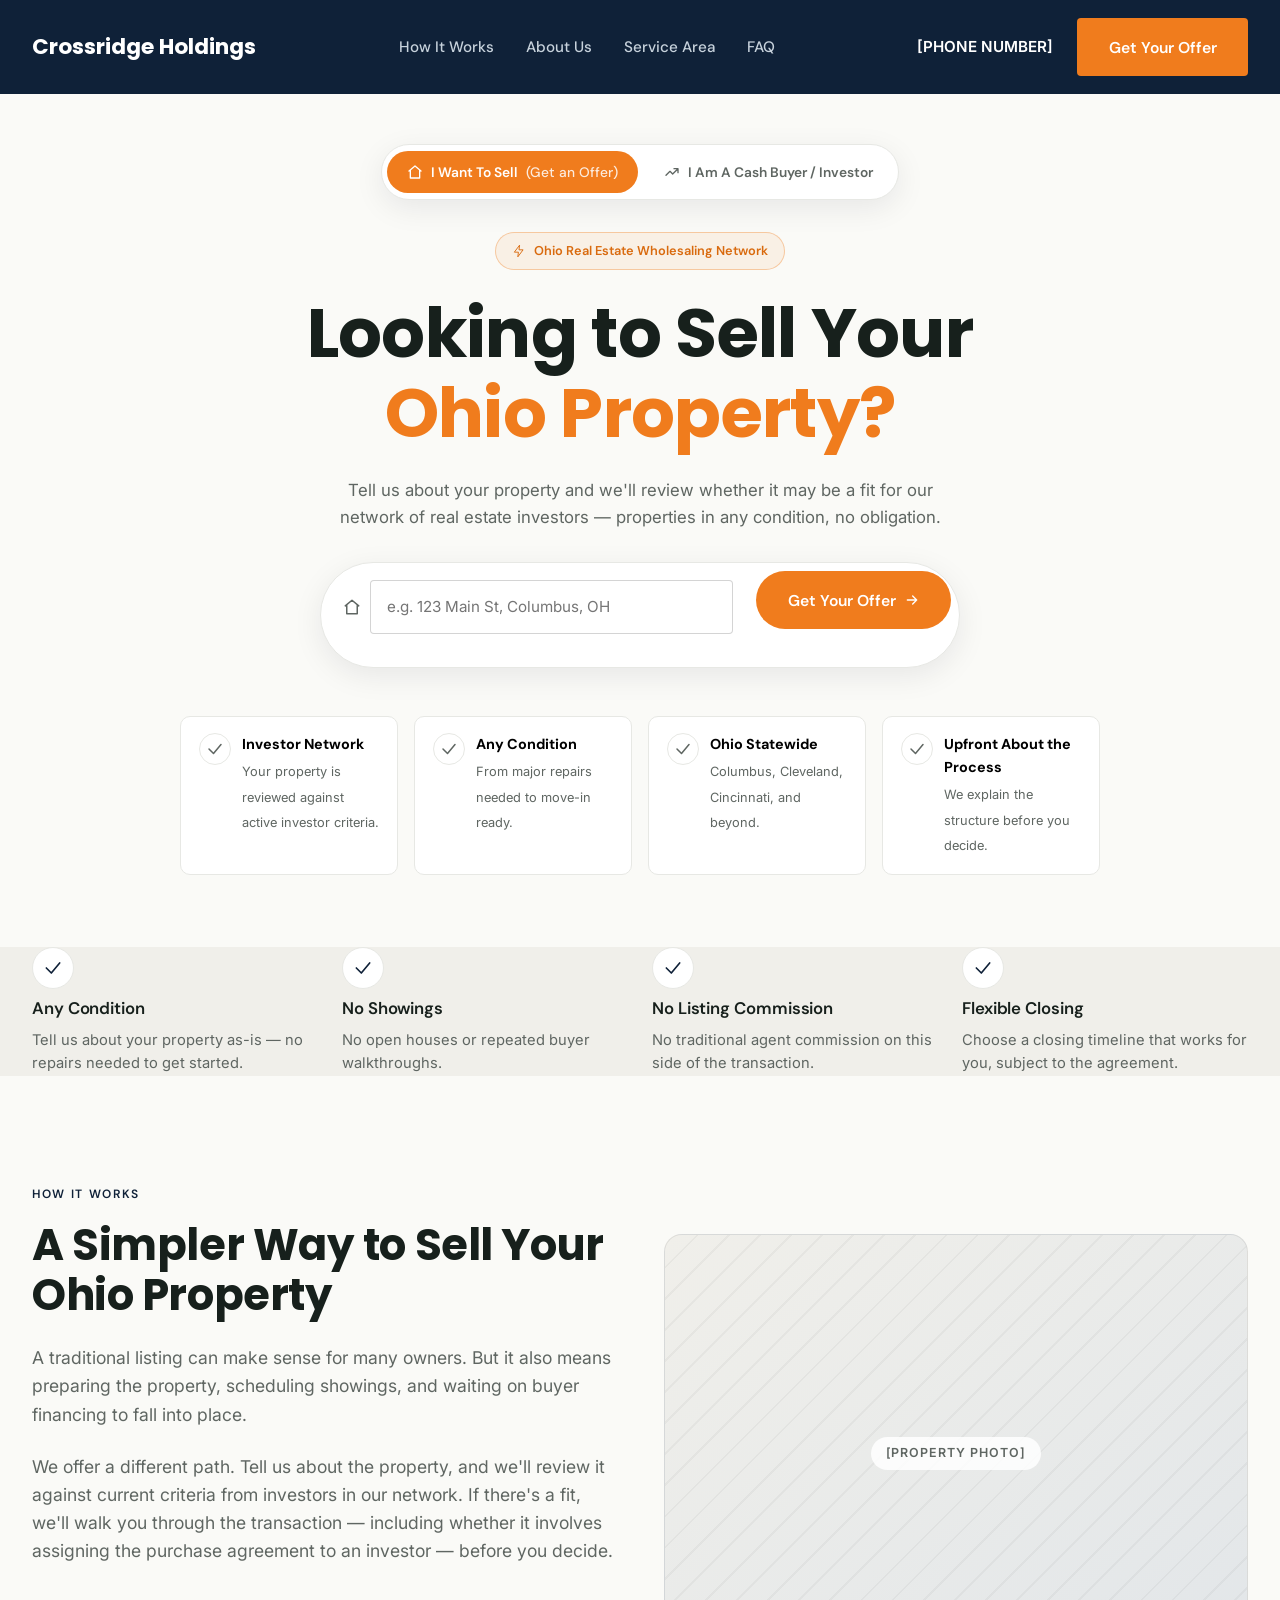
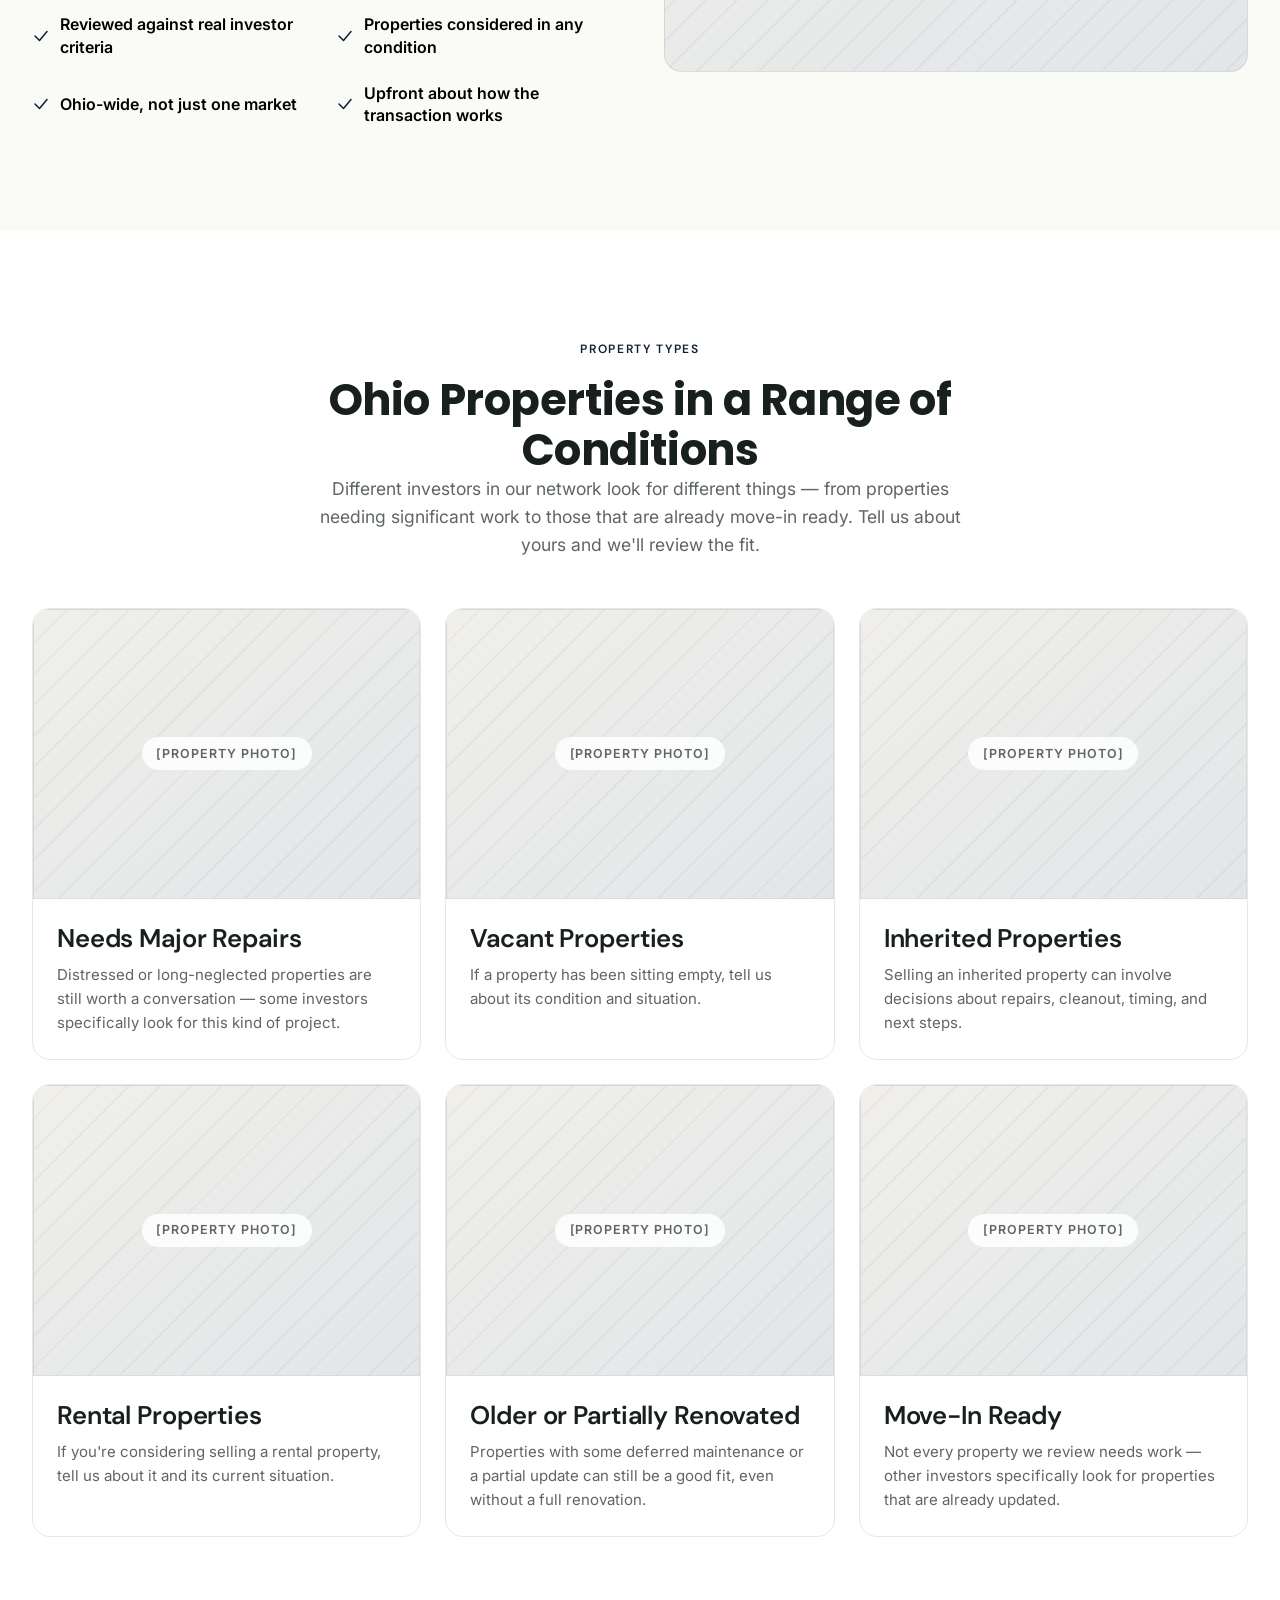
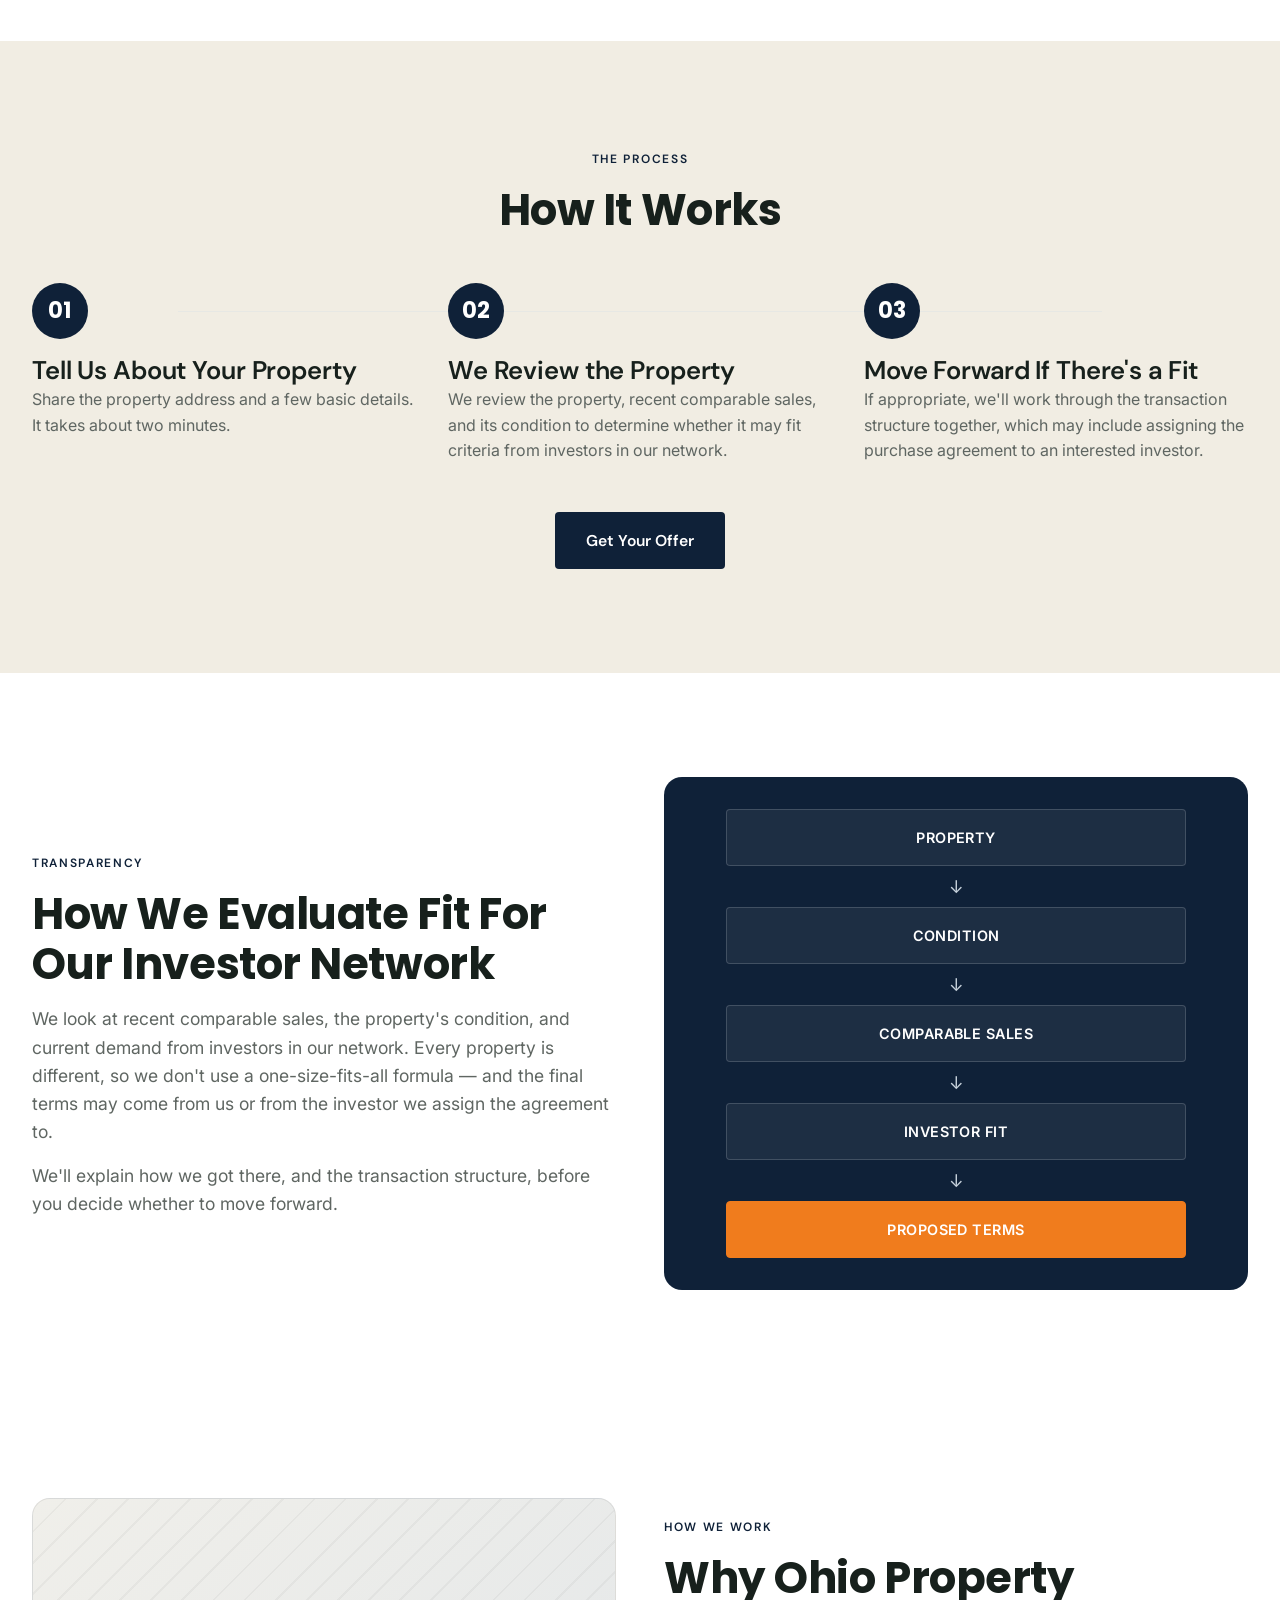
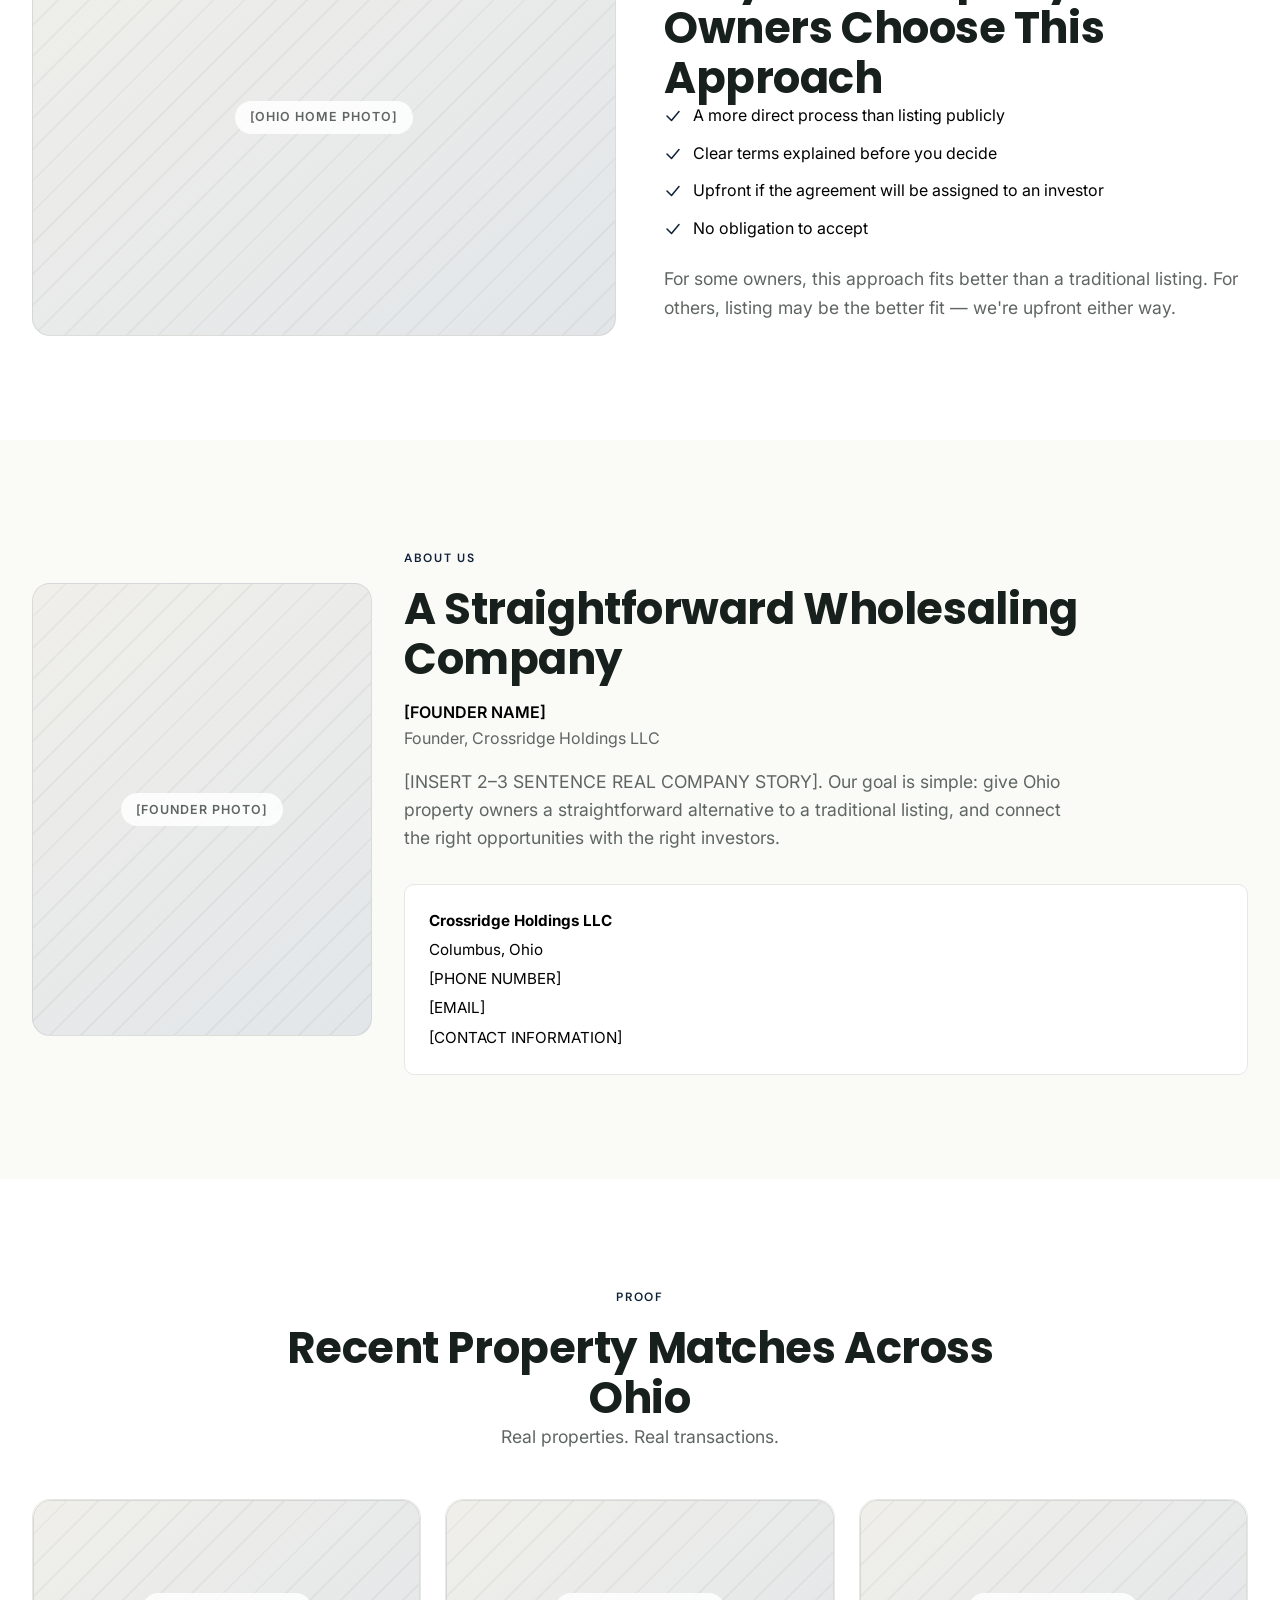
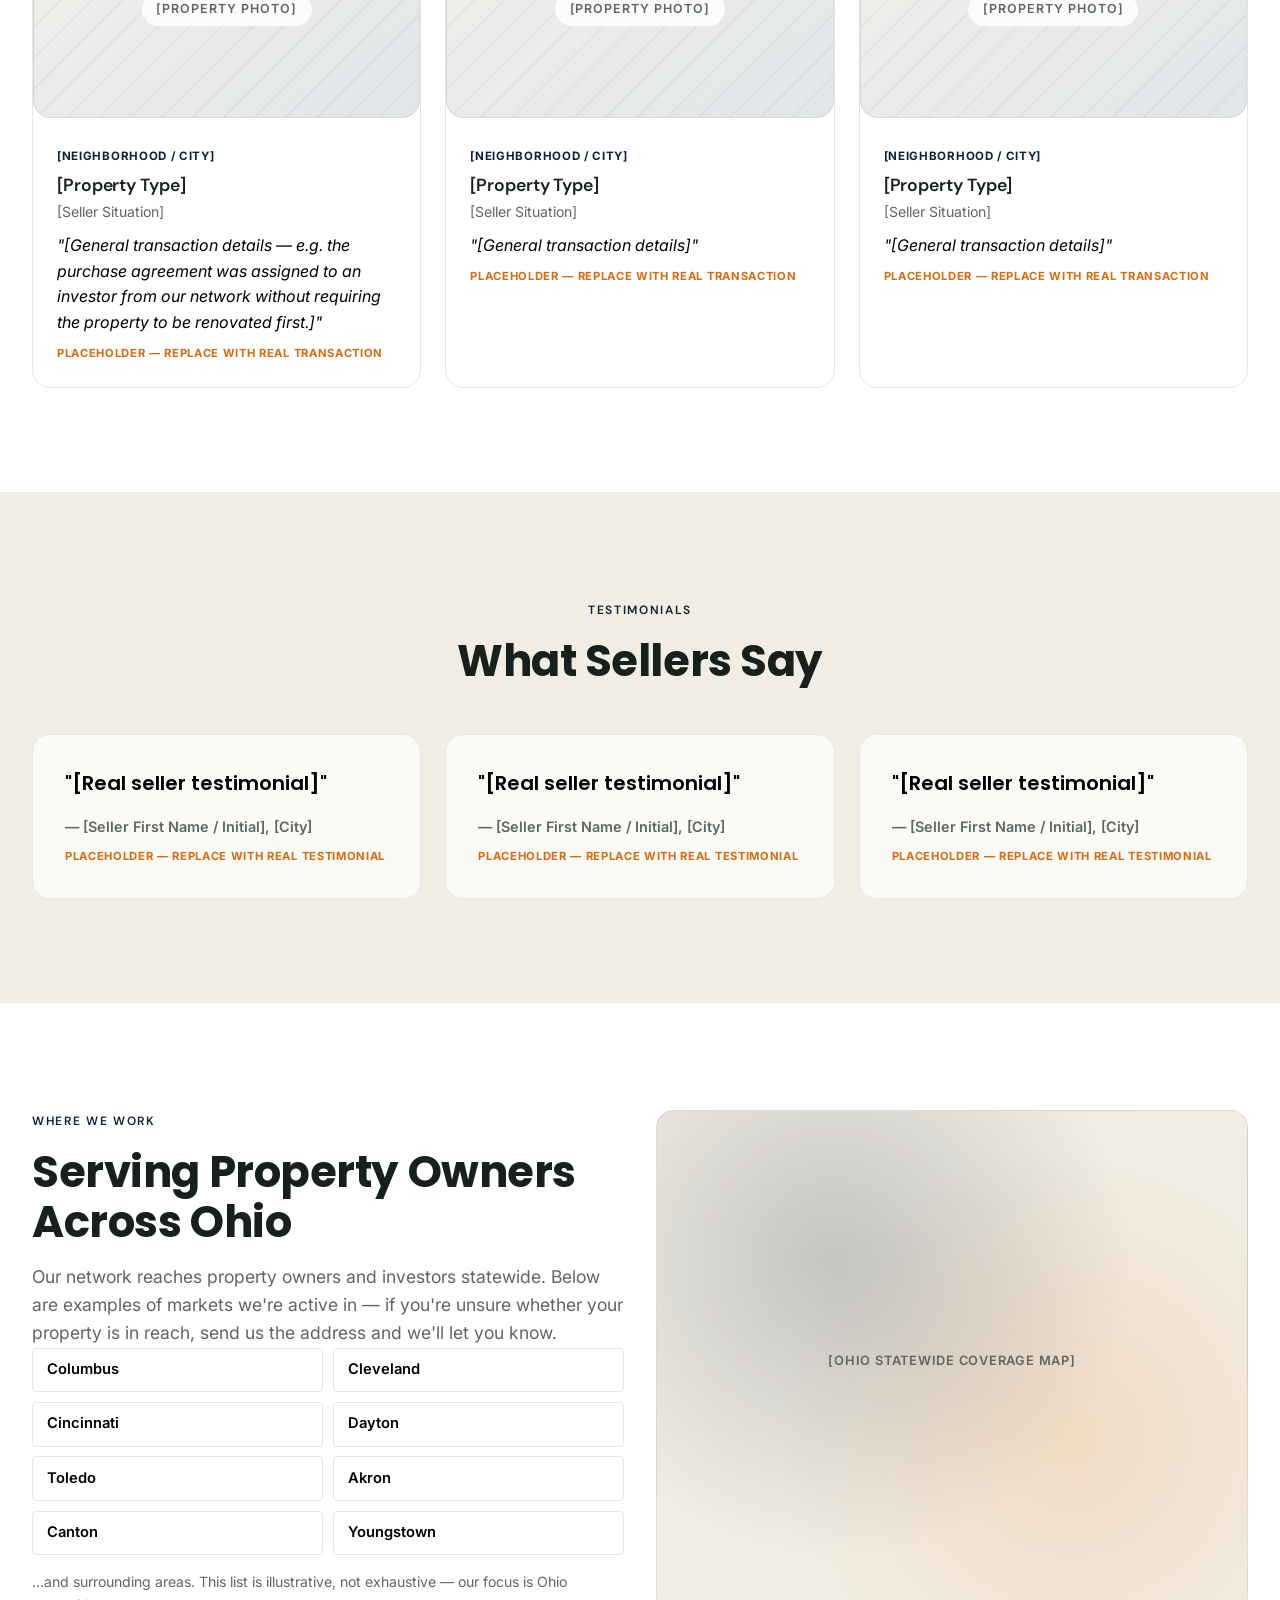
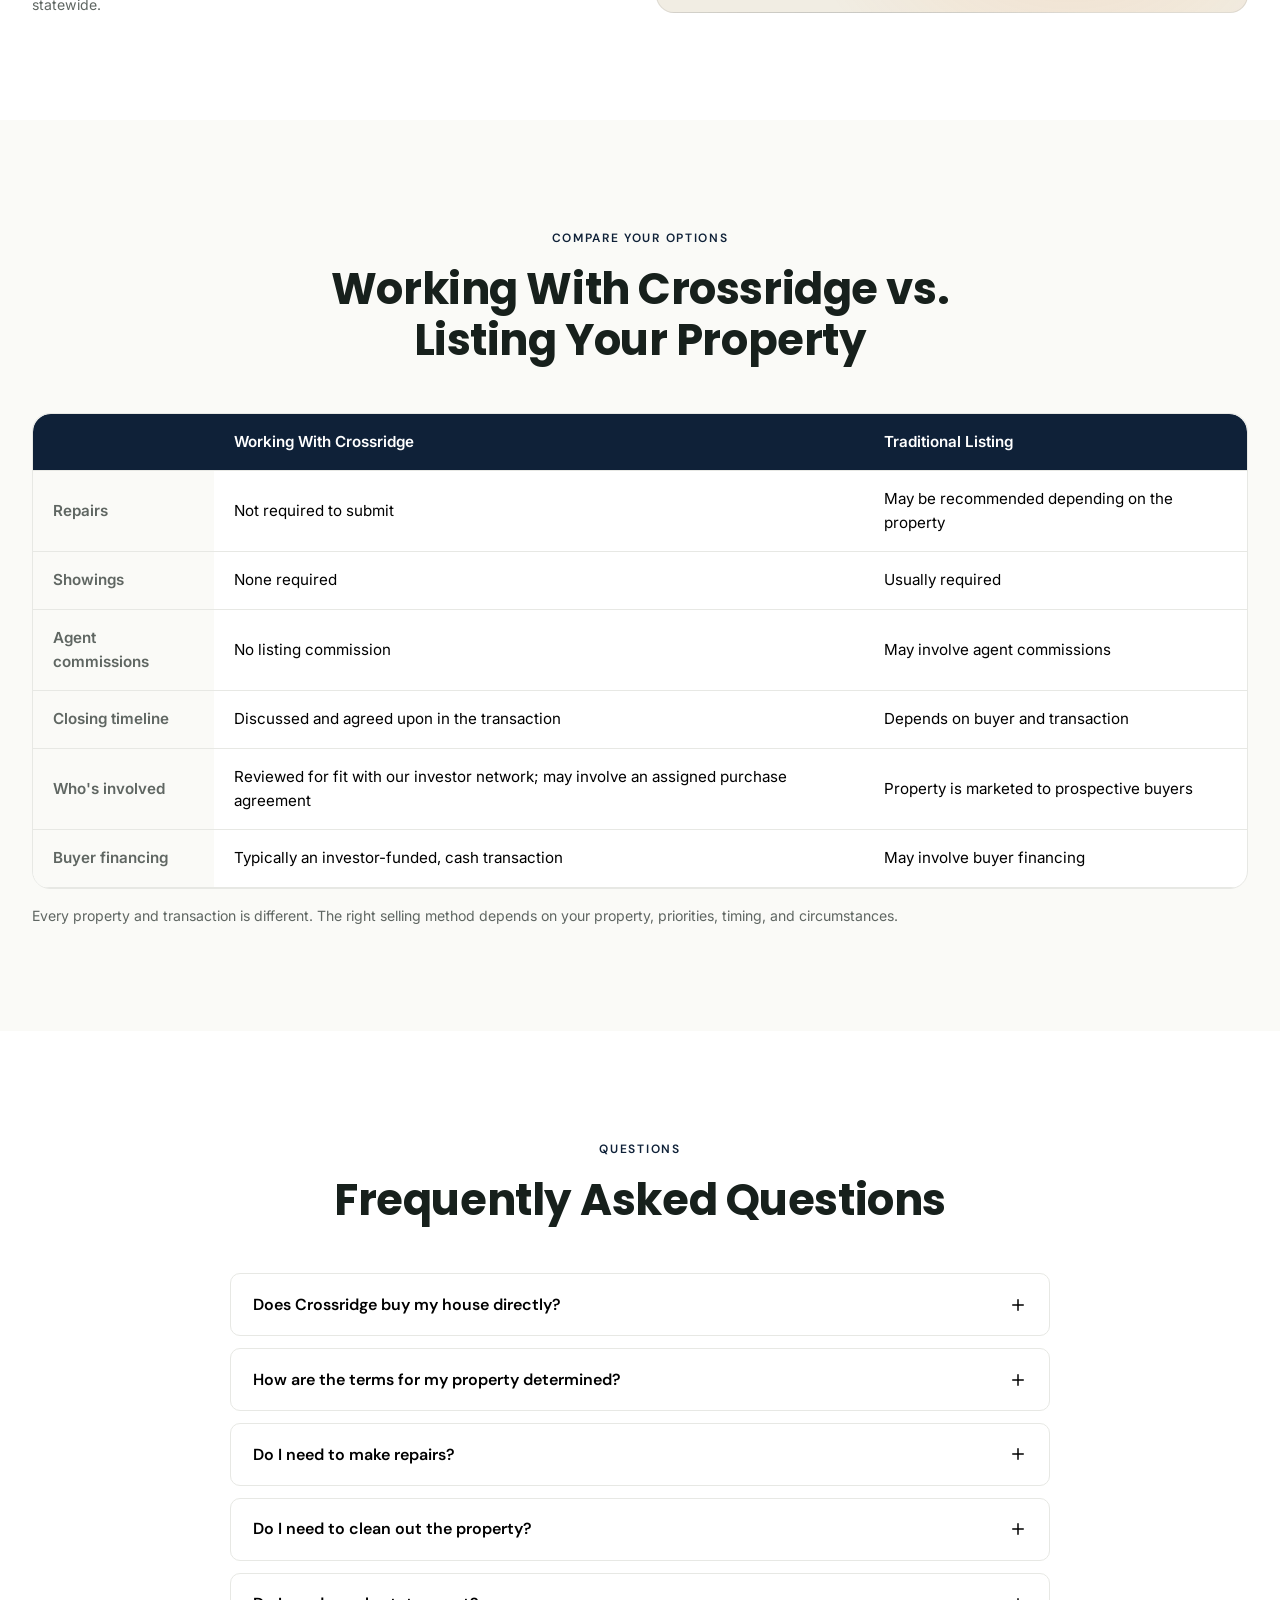
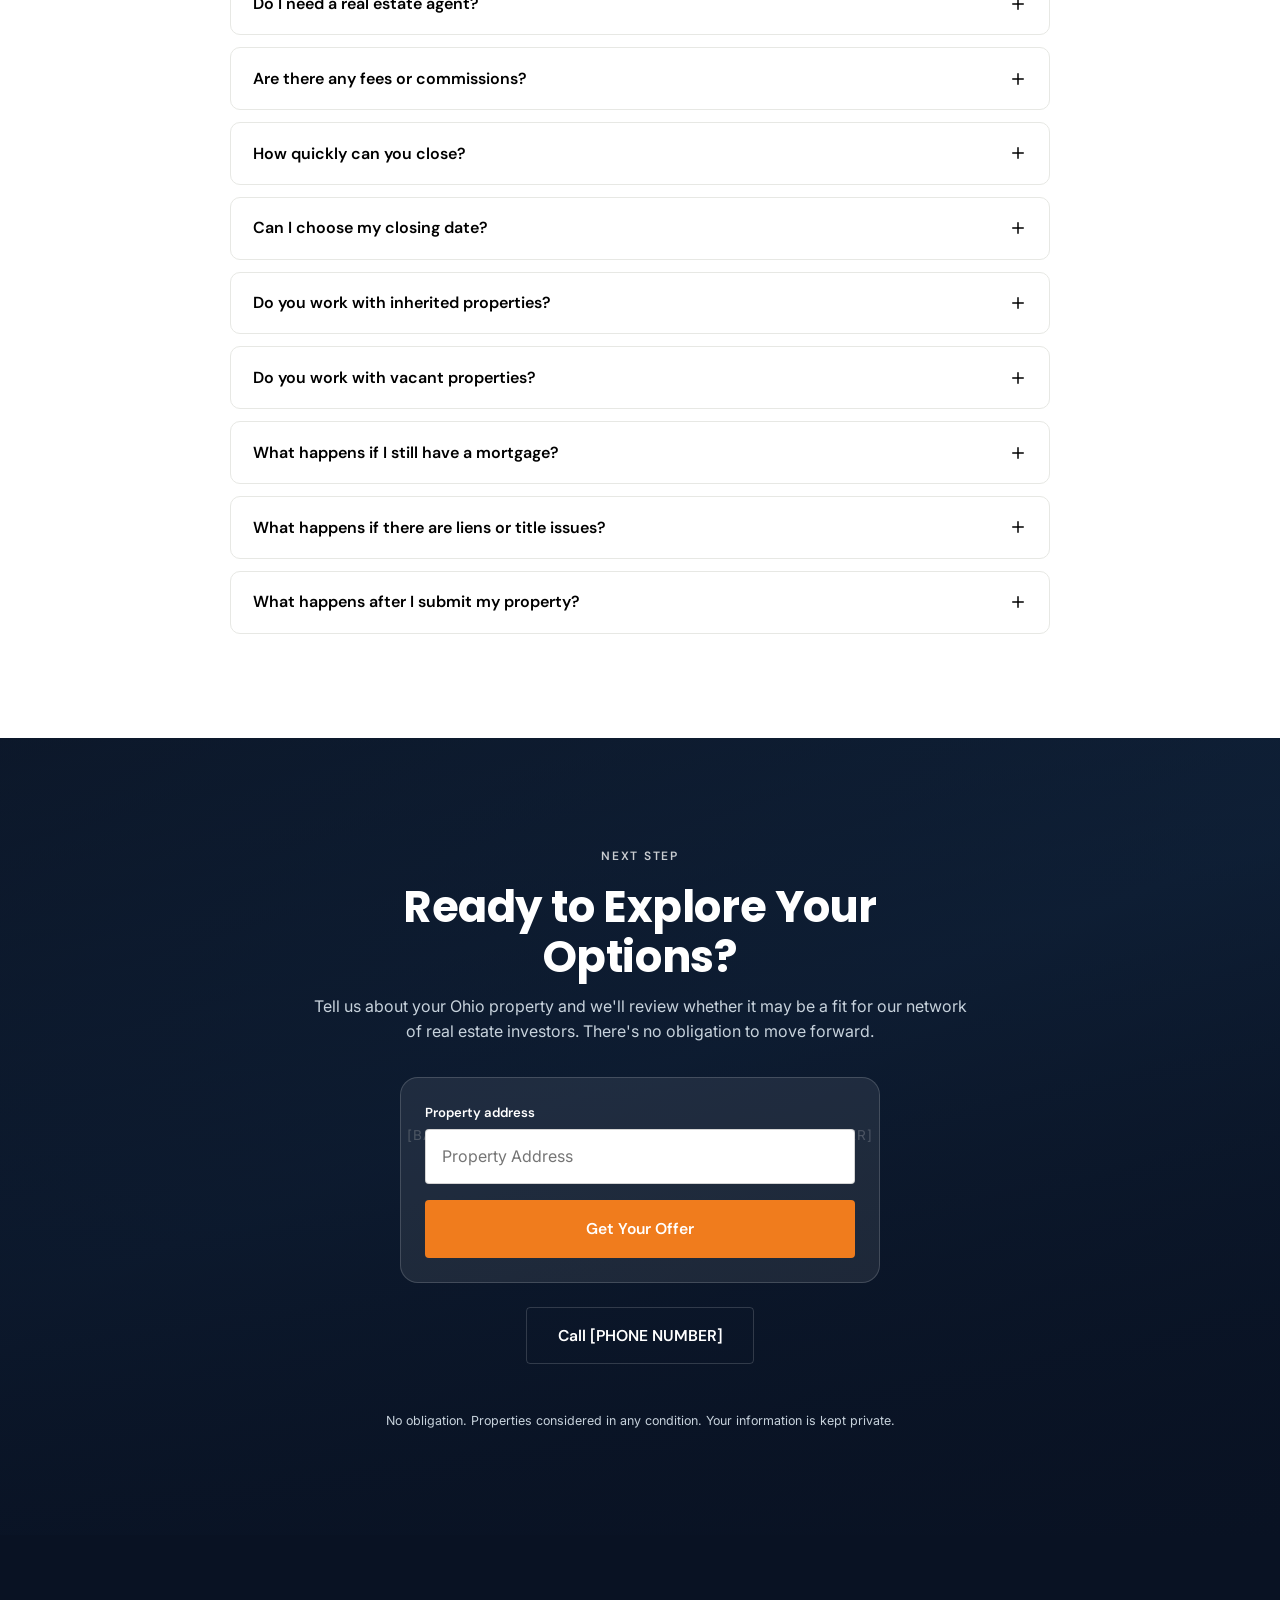
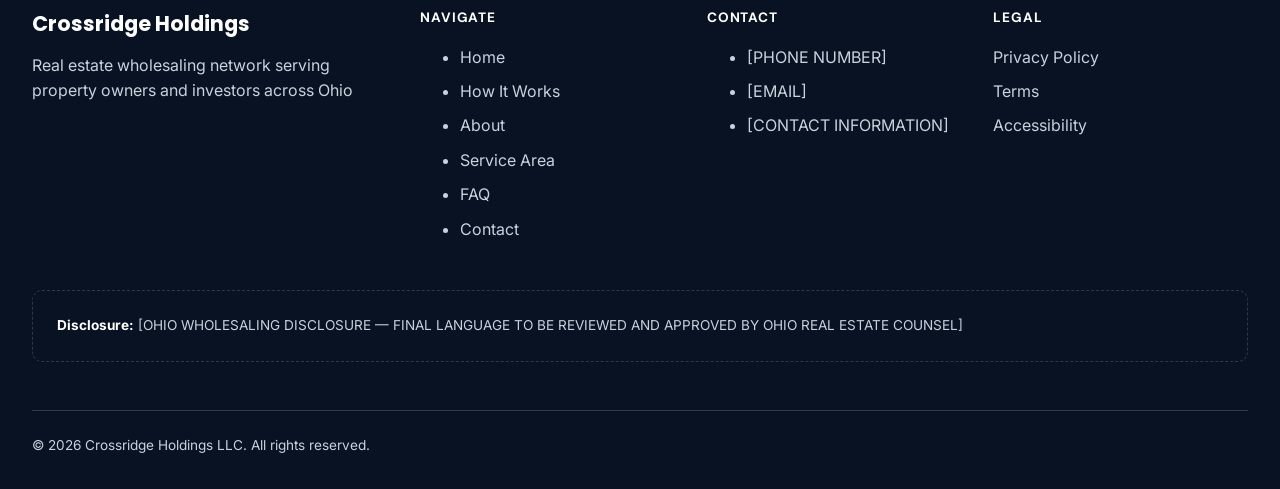
==== commit a09e2df8: "Update color palette, fix hero investor-panel box alignment and section spacing - Apply new palette " ====
--- a/index.html
+++ b/index.html
@@ -295,7 +295,7 @@
           <a class="btn btn--outline" href="#" data-cta="investor-call">Call [PHONE NUMBER]</a>
         </div>
 
-        <div class="hero-stat-row reveal reveal-delay-3">
+        <div class="hero-stat-row hero-stat-row--3 reveal reveal-delay-3">
           <div class="hero-stat">
             <span class="benefit-icon" aria-hidden="true"><svg width="18" height="18" viewBox="0 0 24 24" fill="none"><path d="M4 12l6 6L20 6" stroke="currentColor" stroke-width="2" stroke-linecap="round" stroke-linejoin="round"/></svg></span>
             <div><strong>Off-Market Opportunities</strong><span>Sourced directly from Ohio property owners.</span></div>
@@ -350,11 +350,11 @@
   <!-- ============ VALUE PROPOSITION ============ -->
   <section class="section section--warm">
     <div class="container two-col">
-      <div class="reveal">
+      <div class="reveal value-copy">
         <p class="eyebrow">How It Works</p>
         <h2>A Simpler Way to Sell Your Ohio Property</h2>
-        <p class="section-lede" style="margin-top: 1rem;">A traditional listing can make sense for many owners. But it also means preparing the property, scheduling showings, and waiting on buyer financing to fall into place.</p>
-        <p class="section-lede" style="margin-top: 1rem;">We offer a different path. Tell us about the property, and we'll review it against current criteria from investors in our network. If there's a fit, we'll walk you through the transaction — including whether it involves assigning the purchase agreement to an investor — before you decide.</p>
+        <p class="section-lede">A traditional listing can make sense for many owners. But it also means preparing the property, scheduling showings, and waiting on buyer financing to fall into place.</p>
+        <p class="section-lede">We offer a different path. Tell us about the property, and we'll review it against current criteria from investors in our network. If there's a fit, we'll walk you through the transaction — including whether it involves assigning the purchase agreement to an investor — before you decide.</p>
         <ul class="point-list">
           <li><svg width="18" height="18" viewBox="0 0 24 24" fill="none" aria-hidden="true"><path d="M4 12l6 6L20 6" stroke="currentColor" stroke-width="2" stroke-linecap="round" stroke-linejoin="round"/></svg> Reviewed against real investor criteria</li>
           <li><svg width="18" height="18" viewBox="0 0 24 24" fill="none" aria-hidden="true"><path d="M4 12l6 6L20 6" stroke="currentColor" stroke-width="2" stroke-linecap="round" stroke-linejoin="round"/></svg> Properties considered in any condition</li>
--- a/css/styles.css
+++ b/css/styles.css
@@ -8,7 +8,7 @@
   --navy: #0F2138;
   --navy-deep: #091223;
   --navy-soft: #1E3F5F;
-  --offwhite: #FAF7F1;
+  --offwhite: #FAFAF7;
   --egg-deep: #F1EDE3;
   --sand: #F0EFEA;
   --sand-deep: #E2E6E9;
@@ -16,12 +16,13 @@
   --orange: #F07C1D;
   --orange-deep: #D96A0E;
 
-  --text-body: #111111;
-  --text-muted: #47473F;
+  --heading: #17201C;
+  --text-body: #000000;
+  --text-muted: #5F6662;
   --text-inverse: #FFFFFF;
   --text-inverse-muted: #C7D2DC;
 
-  --border-soft: rgba(17, 17, 17, 0.10);
+  --border-soft: #E7E8E4;
   --border-soft-inverse: rgba(255, 255, 255, 0.16);
 
   --font-display: "Poppins", -apple-system, BlinkMacSystemFont, "Segoe UI", sans-serif;
@@ -89,7 +90,7 @@
   font-family: var(--font-display);
   font-weight: 700;
   line-height: 1.15;
-  color: var(--text-body);
+  color: var(--heading);
   letter-spacing: -0.01em;
 }
 
@@ -97,7 +98,7 @@
   font-family: var(--font-ui);
   font-weight: 600;
   line-height: 1.25;
-  color: var(--text-body);
+  color: var(--heading);
   letter-spacing: -0.005em;
 }
 
@@ -495,6 +496,10 @@
 @media (min-width: 900px) {
   .hero-stat-row { grid-template-columns: repeat(4, 1fr); }
 }
+.hero-stat-row--3 { max-width: 690px; }
+@media (min-width: 700px) {
+  .hero-stat-row--3 { grid-template-columns: repeat(3, 1fr); }
+}
 .hero-stat {
   display: flex;
   gap: 0.7rem;
@@ -667,27 +672,36 @@
   .two-col--reverse > * { direction: ltr; }
 }
 
+.value-copy h2 + .section-lede,
+.value-copy .section-lede + .section-lede { margin-top: var(--space-3); }
+.value-copy .point-list { margin-top: var(--space-5); }
+
 .point-list {
   display: grid;
   grid-template-columns: repeat(2, 1fr);
-  gap: var(--space-2) var(--space-3);
+  gap: var(--space-3) var(--space-3);
   margin-top: var(--space-4);
 }
 
 .point-list li {
   display: flex;
   gap: 0.6rem;
-  align-items: flex-start;
+  align-items: center;
   font-weight: 600;
   color: var(--text-body);
-}
-
-.point-list li svg { flex: none; margin-top: 3px; color: var(--navy); }
+  line-height: 1.4;
+}
+
+.point-list li svg { flex: none; color: var(--navy); }
+
+@media (max-width: 560px) {
+  .point-list { grid-template-columns: 1fr; }
+}
 
 .check-list {
   display: grid;
   gap: 0.75rem;
-  margin-top: var(--space-3);
+  margin-top: var(--space-4);
 }
 .check-list li {
   display: flex;
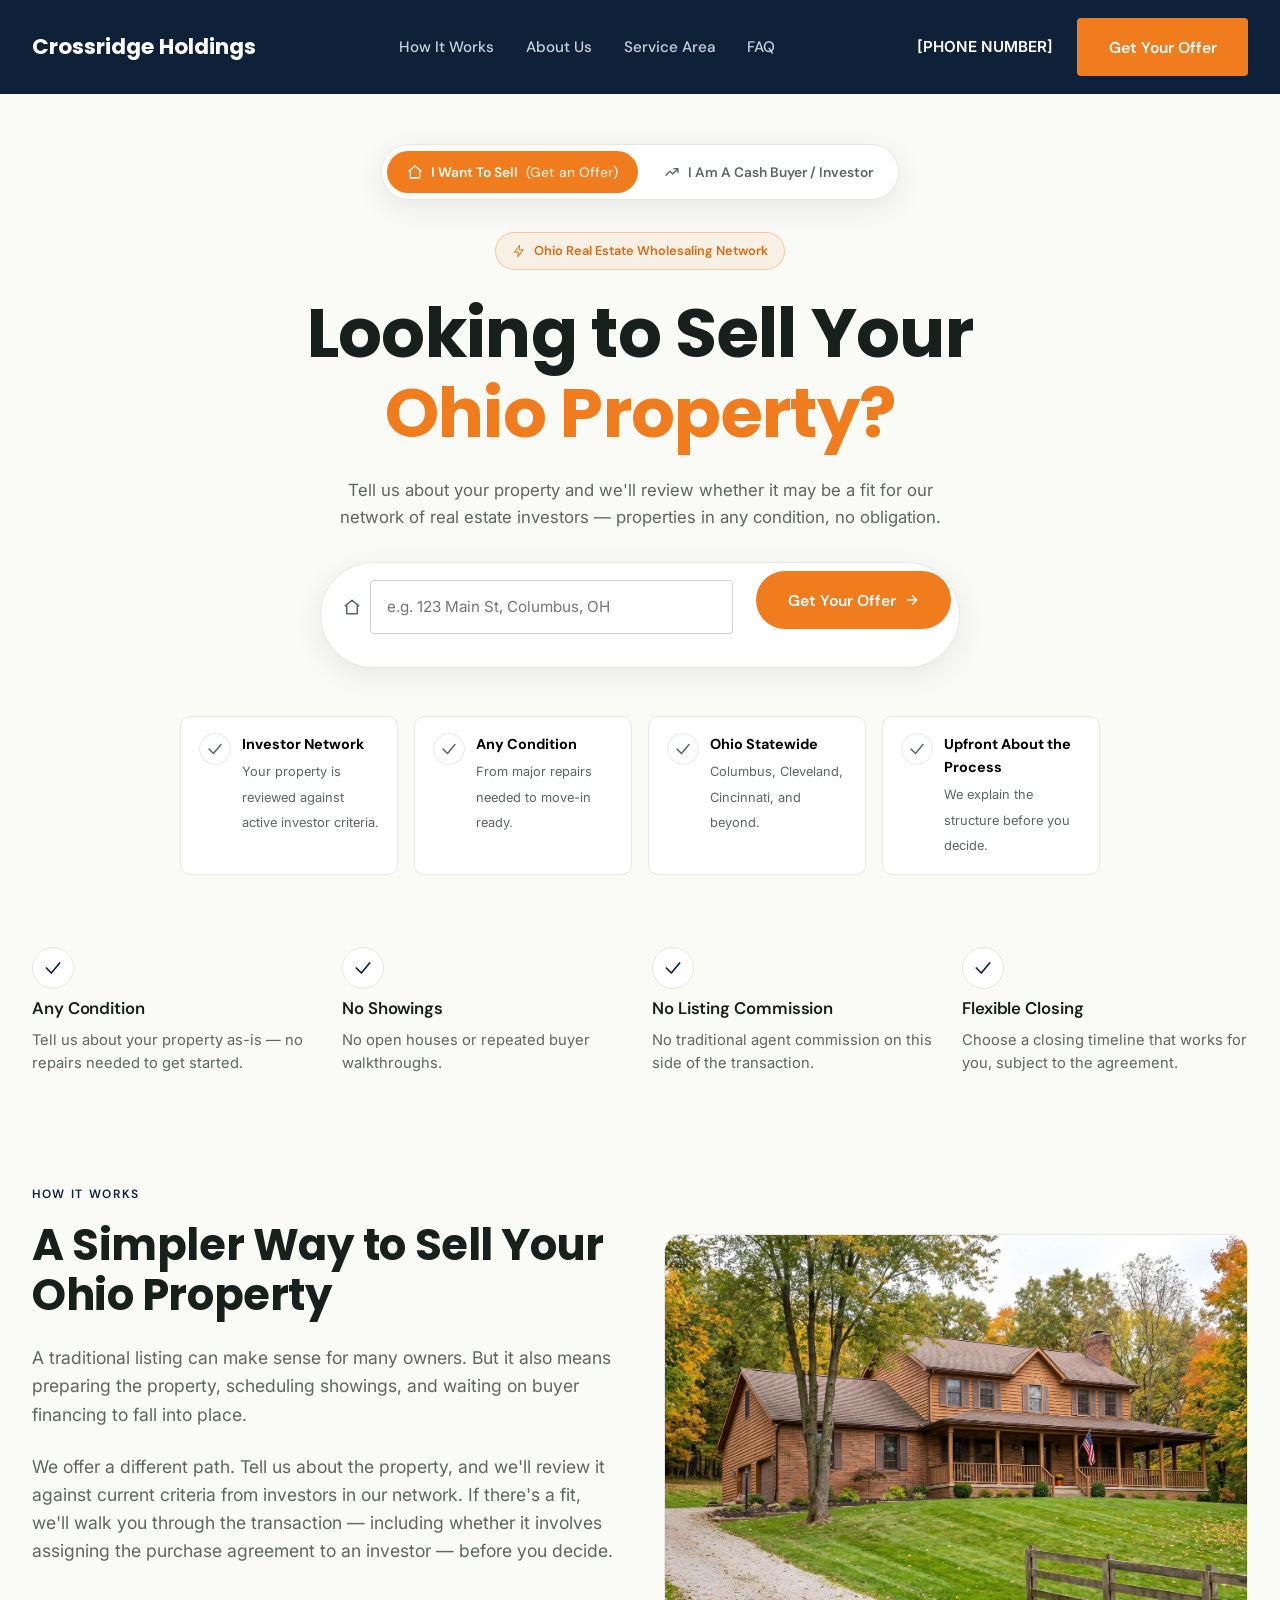
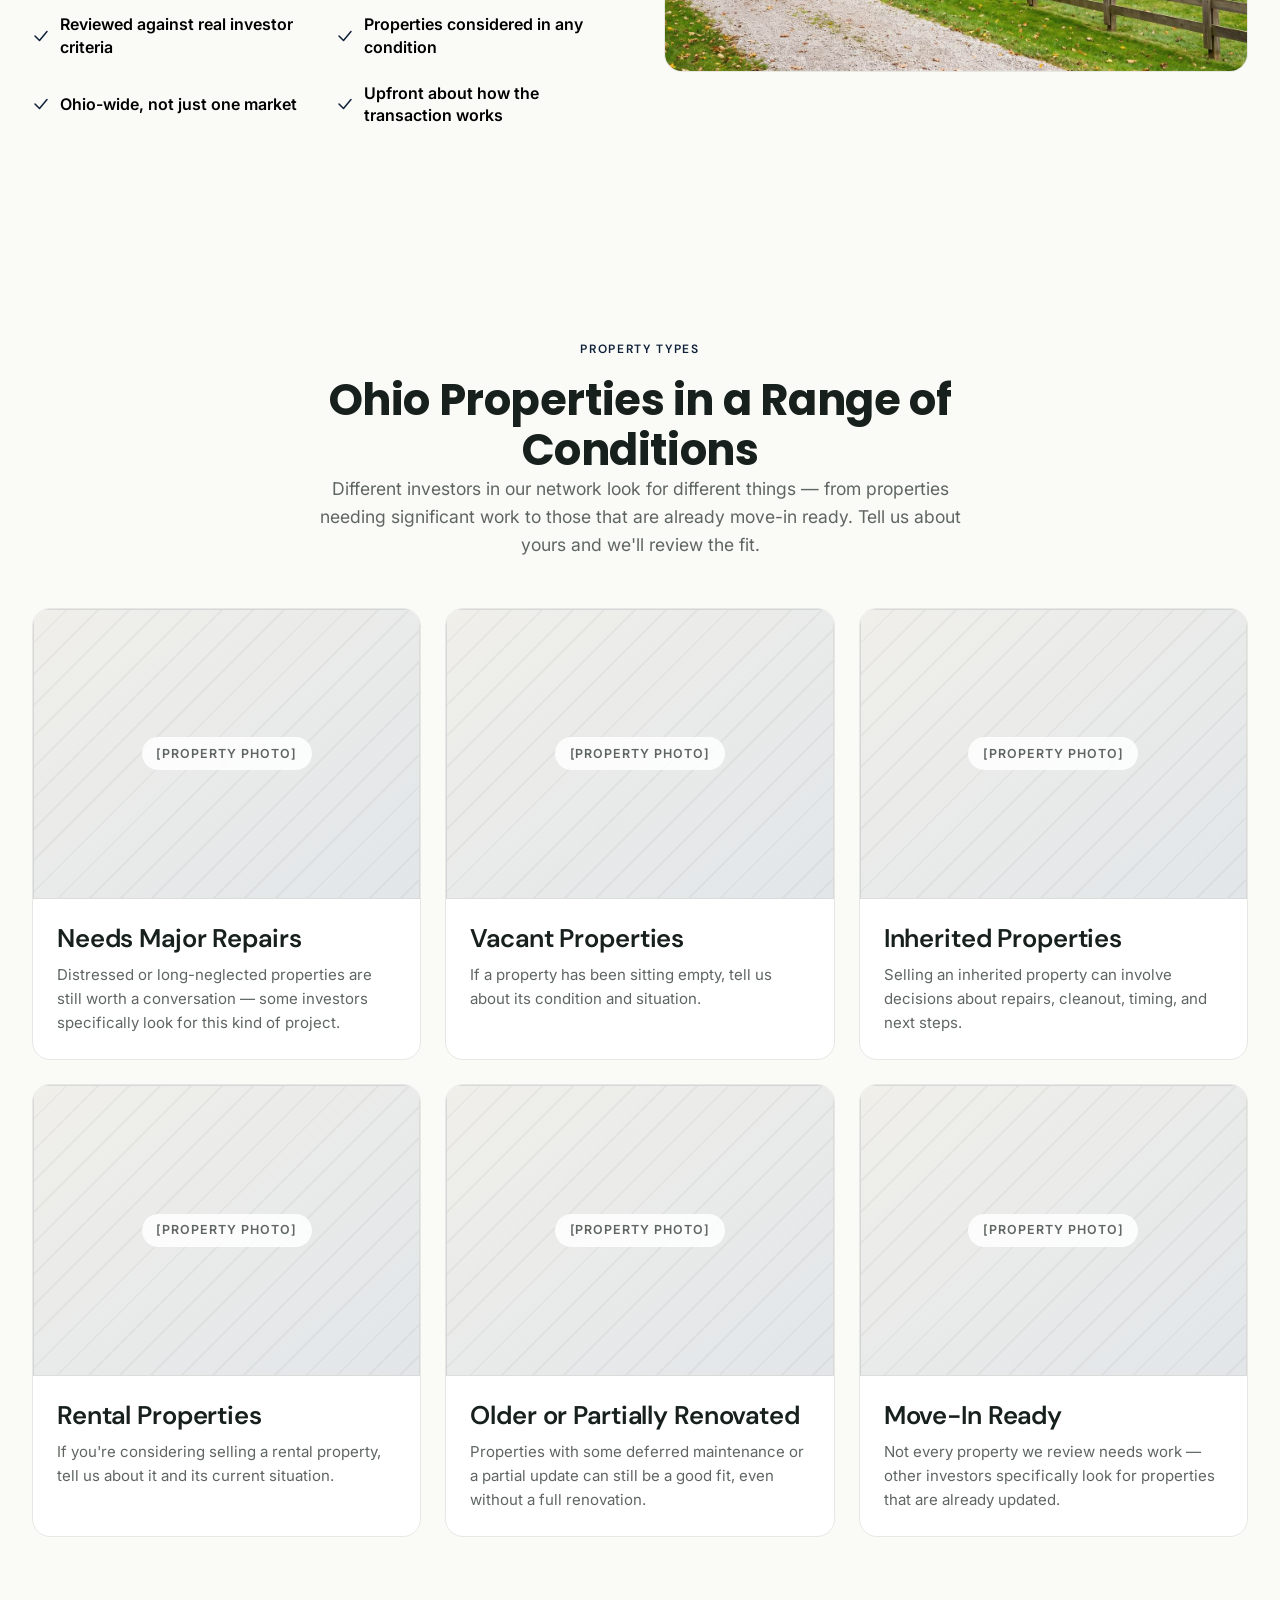
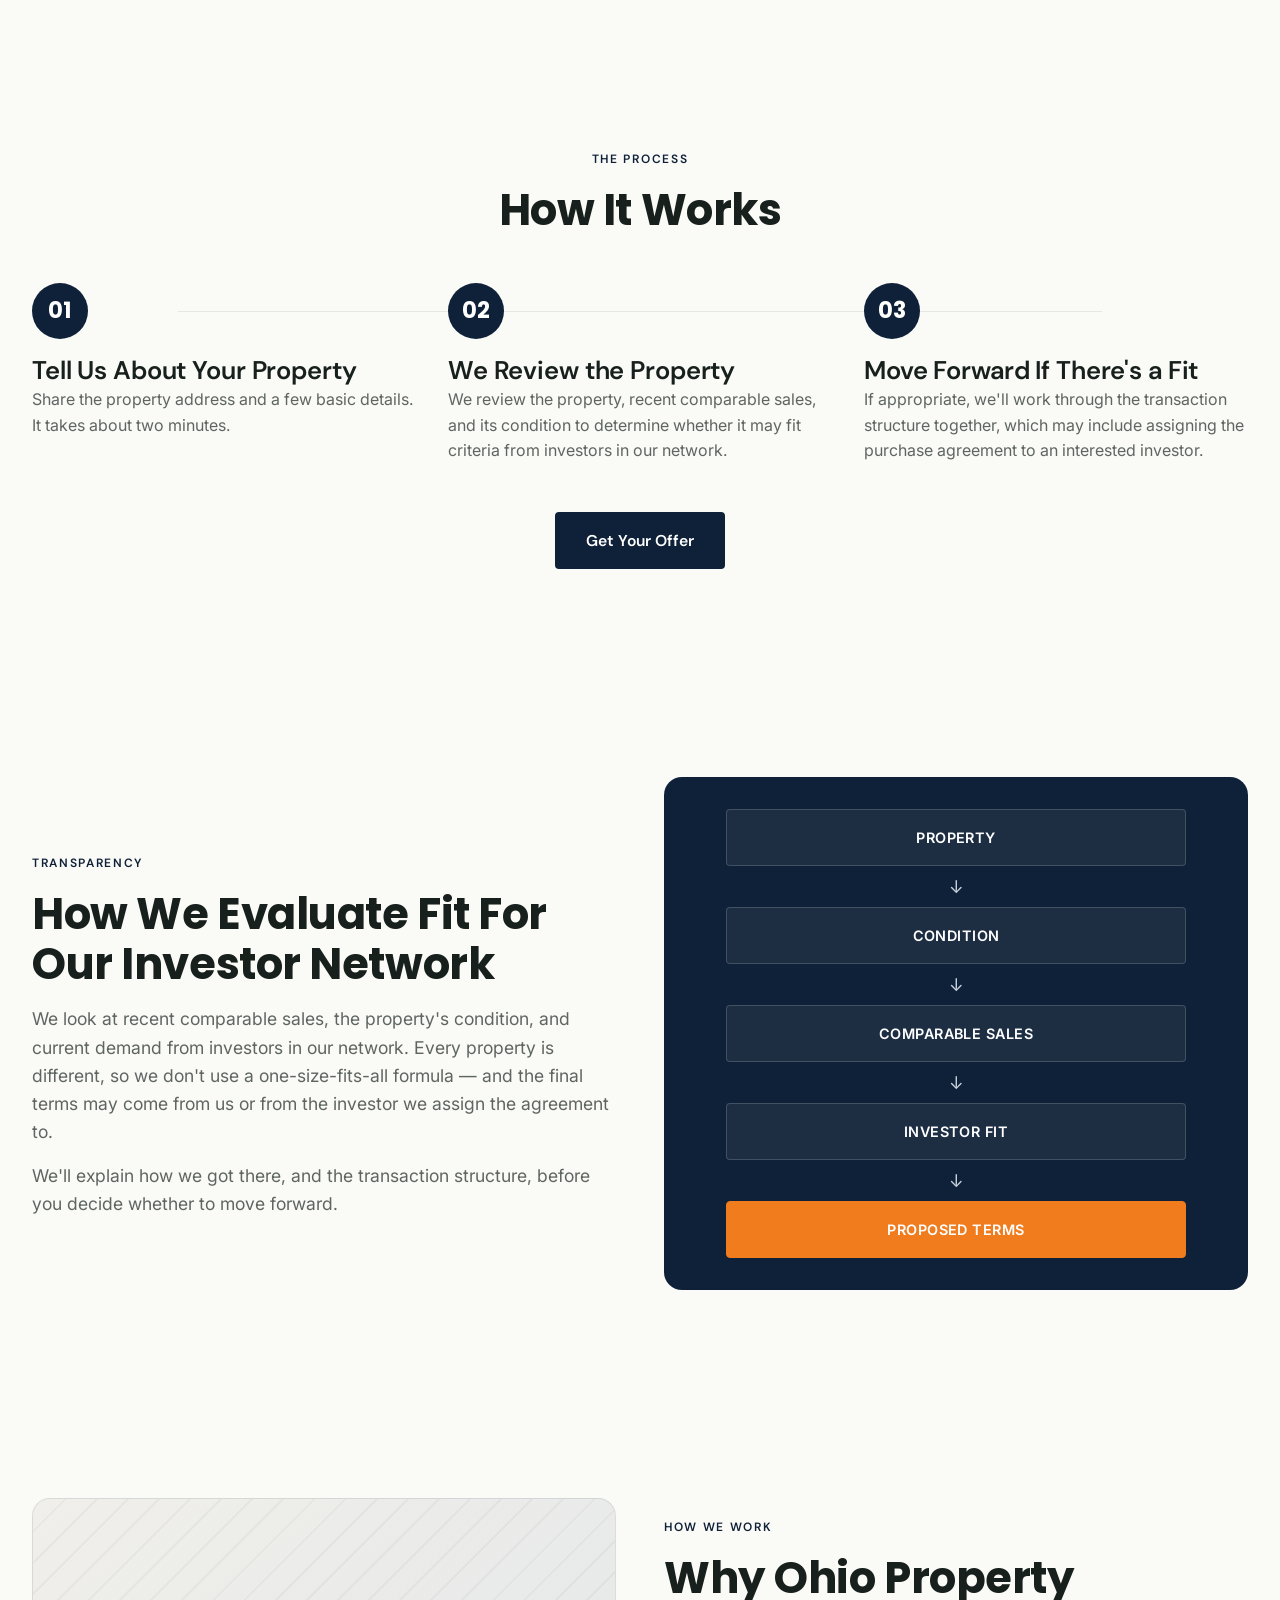
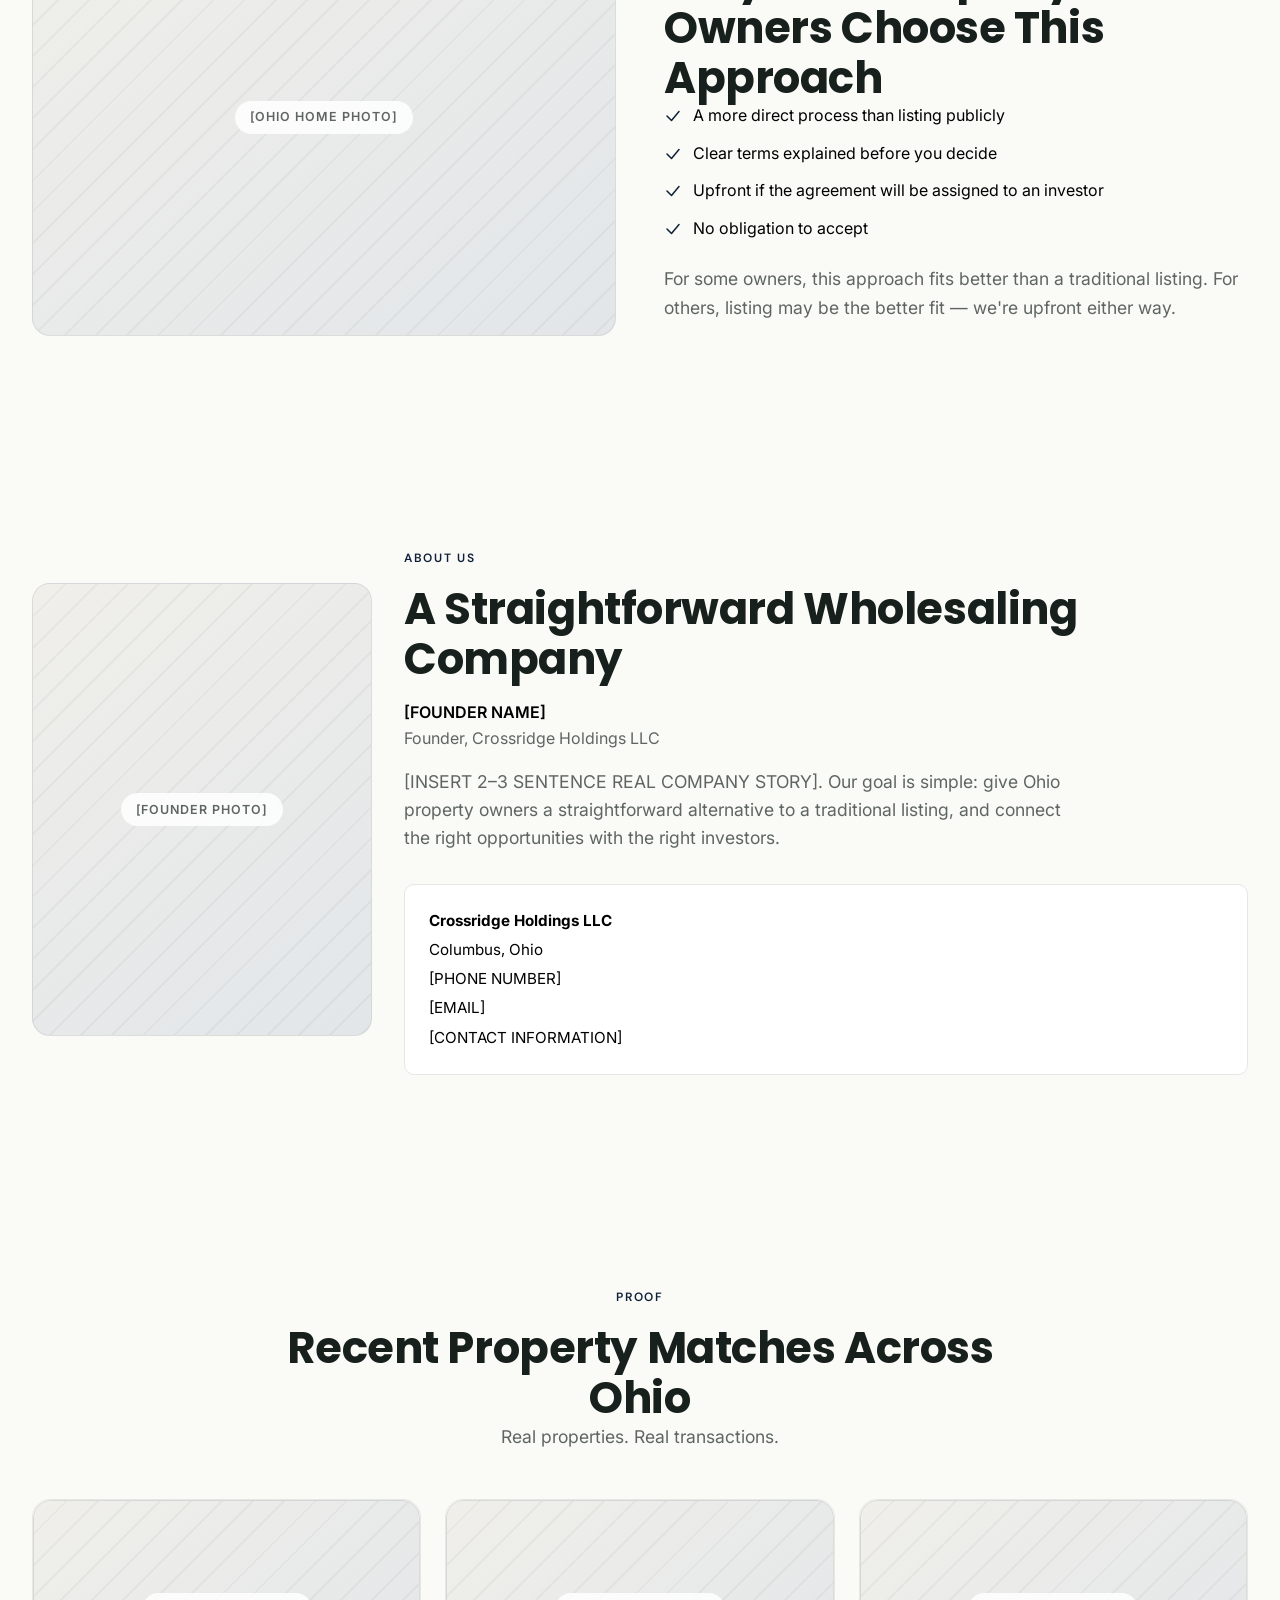
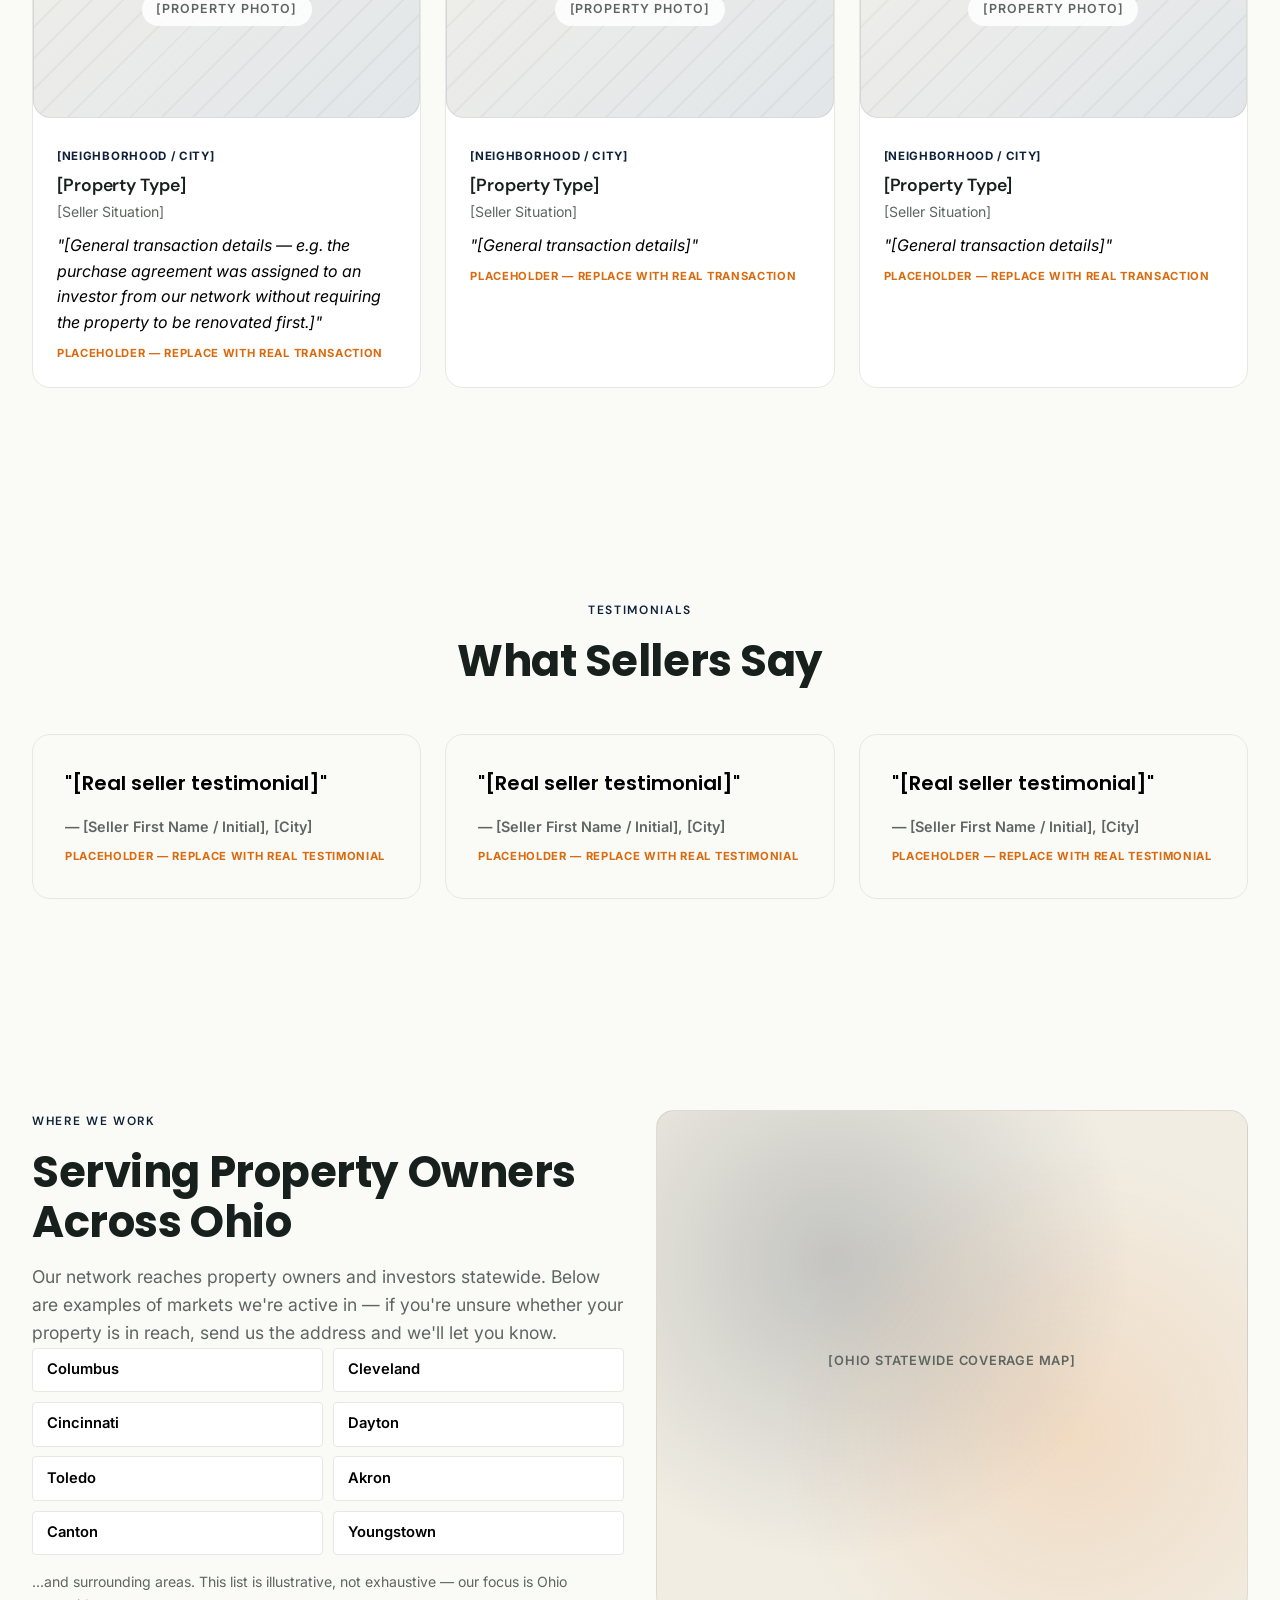
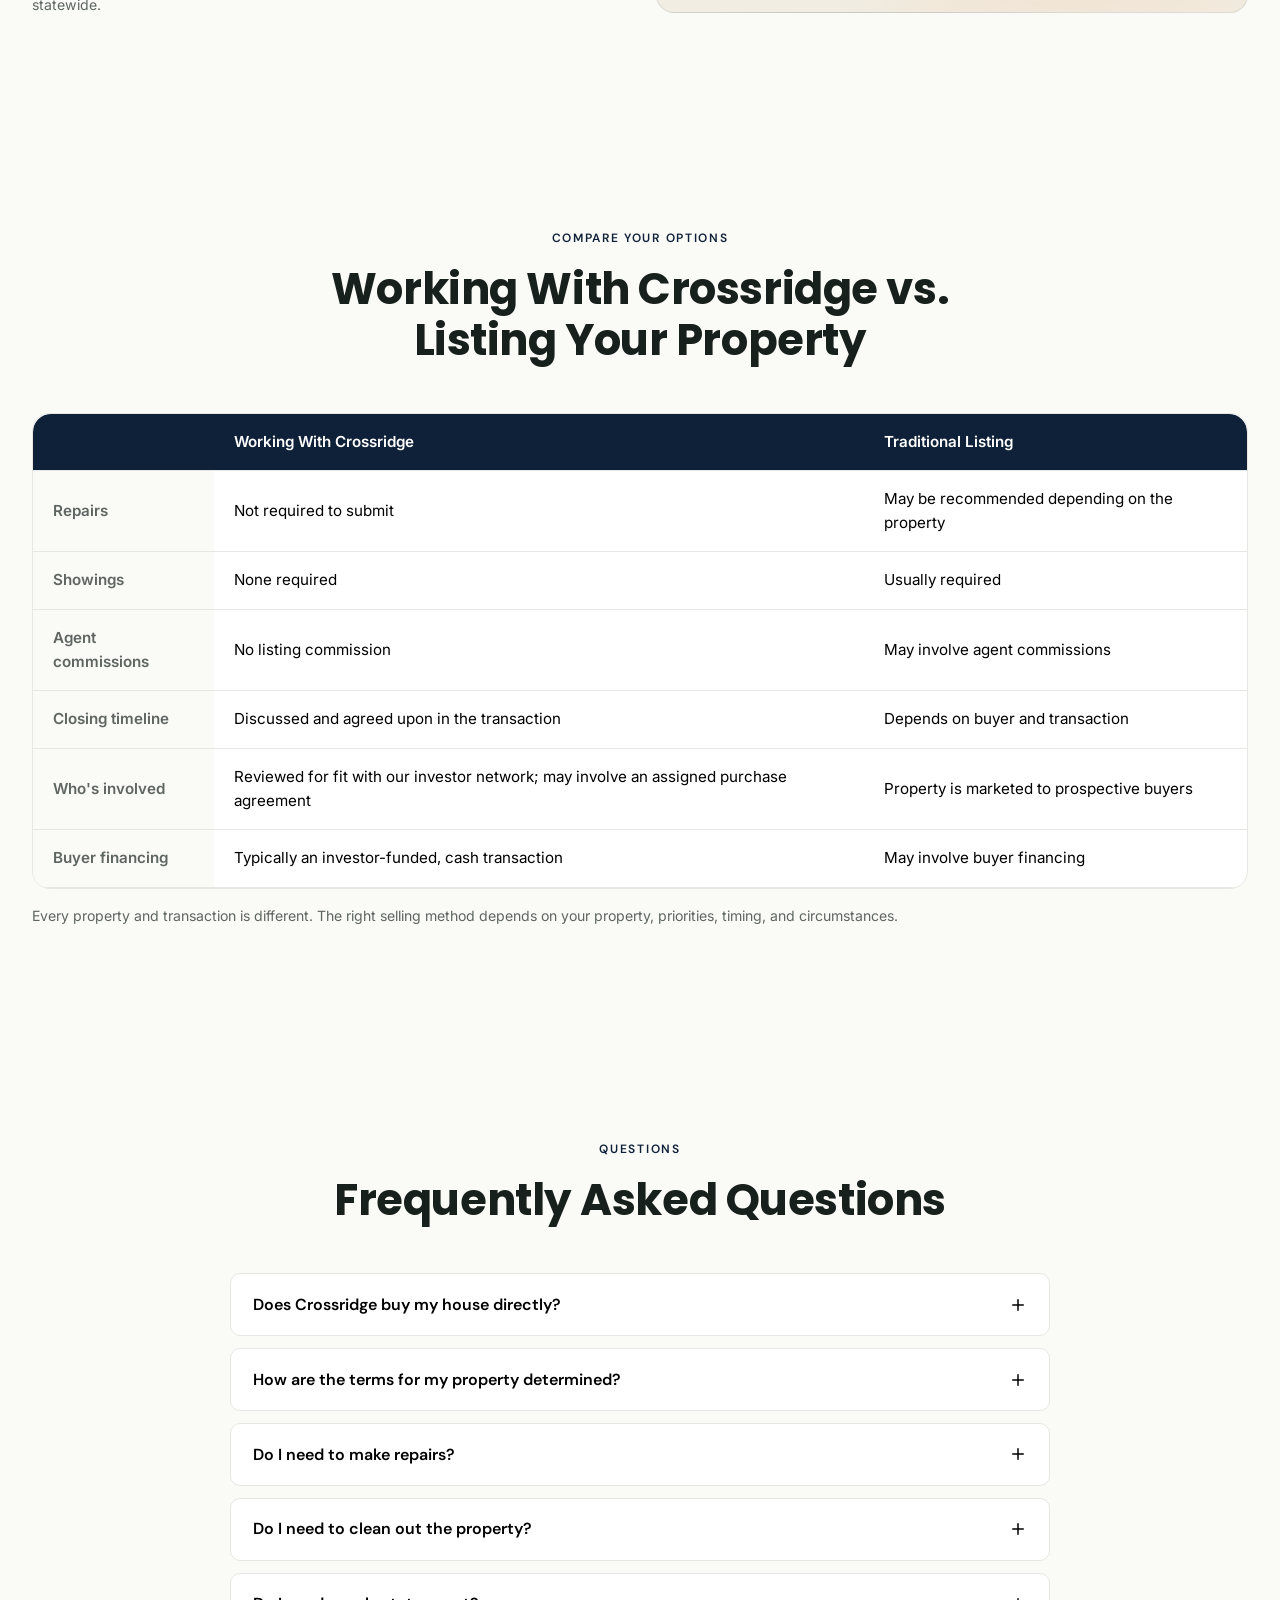
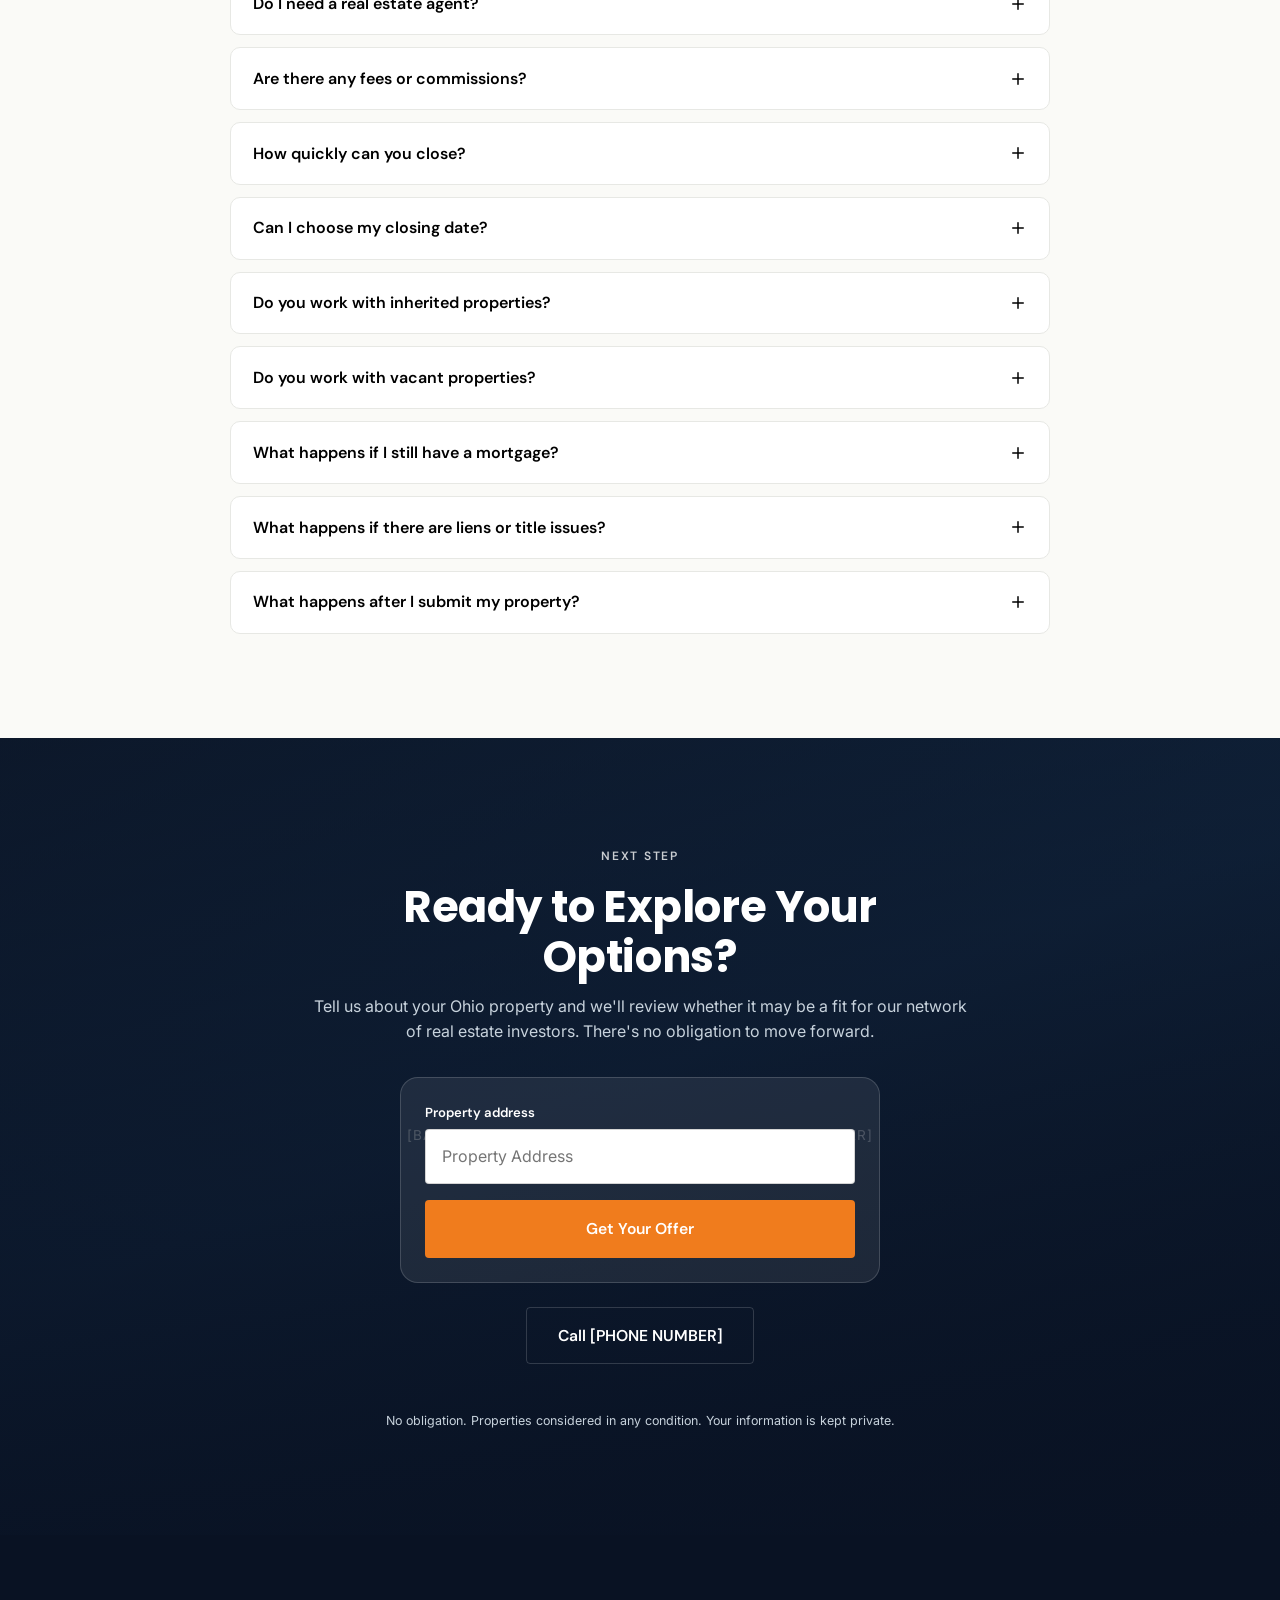
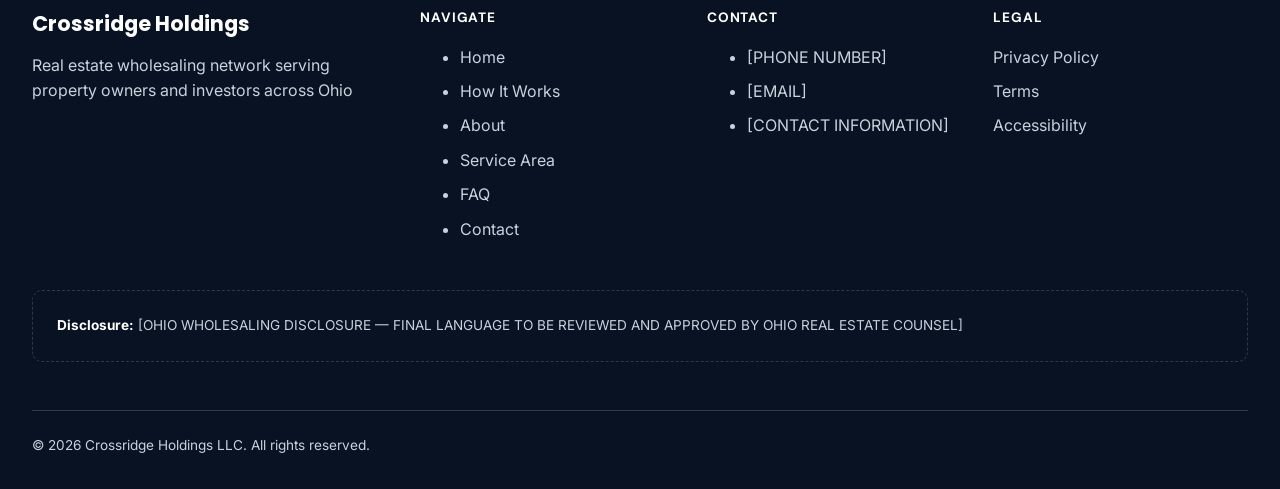
==== commit 157de30d: "Replace value-prop placeholder with real Ohio property photo Compressed and resized the source photo" ====
--- a/index.html
+++ b/index.html
@@ -363,7 +363,7 @@
         </ul>
       </div>
       <div class="reveal reveal-delay-2">
-        <div class="img-placeholder"><span>[PROPERTY PHOTO]</span></div>
+        <img class="section-photo" src="images/ohio-property.jpeg" alt="Two-story Ohio home with a wraparound porch, brick and wood siding, surrounded by fall trees" />
       </div>
     </div>
   </section>
--- a/css/styles.css
+++ b/css/styles.css
@@ -185,8 +185,8 @@
 .section--dark p { color: var(--text-inverse-muted); }
 
 .section--warm { background: var(--offwhite); }
-.section--sand { background: var(--egg-deep); }
-.section--white { background: var(--white); }
+.section--sand { background: var(--offwhite); }
+.section--white { background: var(--offwhite); }
 
 .section-head {
   max-width: 760px;
@@ -626,7 +626,7 @@
 
 /* ---------- Benefit strip ---------- */
 .benefit-strip {
-  background: var(--sand);
+  background: var(--offwhite);
 }
 
 .benefit-grid {
@@ -745,6 +745,14 @@
 .img-placeholder--wide { aspect-ratio: 16/9; }
 .img-placeholder--square { aspect-ratio: 1/1; }
 .img-placeholder--tall { aspect-ratio: 3/4; }
+
+.section-photo {
+  width: 100%;
+  aspect-ratio: 4 / 3;
+  object-fit: cover;
+  border-radius: var(--radius-lg);
+  border: 1px solid var(--border-soft);
+}
 
 /* ---------- Property type cards ---------- */
 .card-grid {
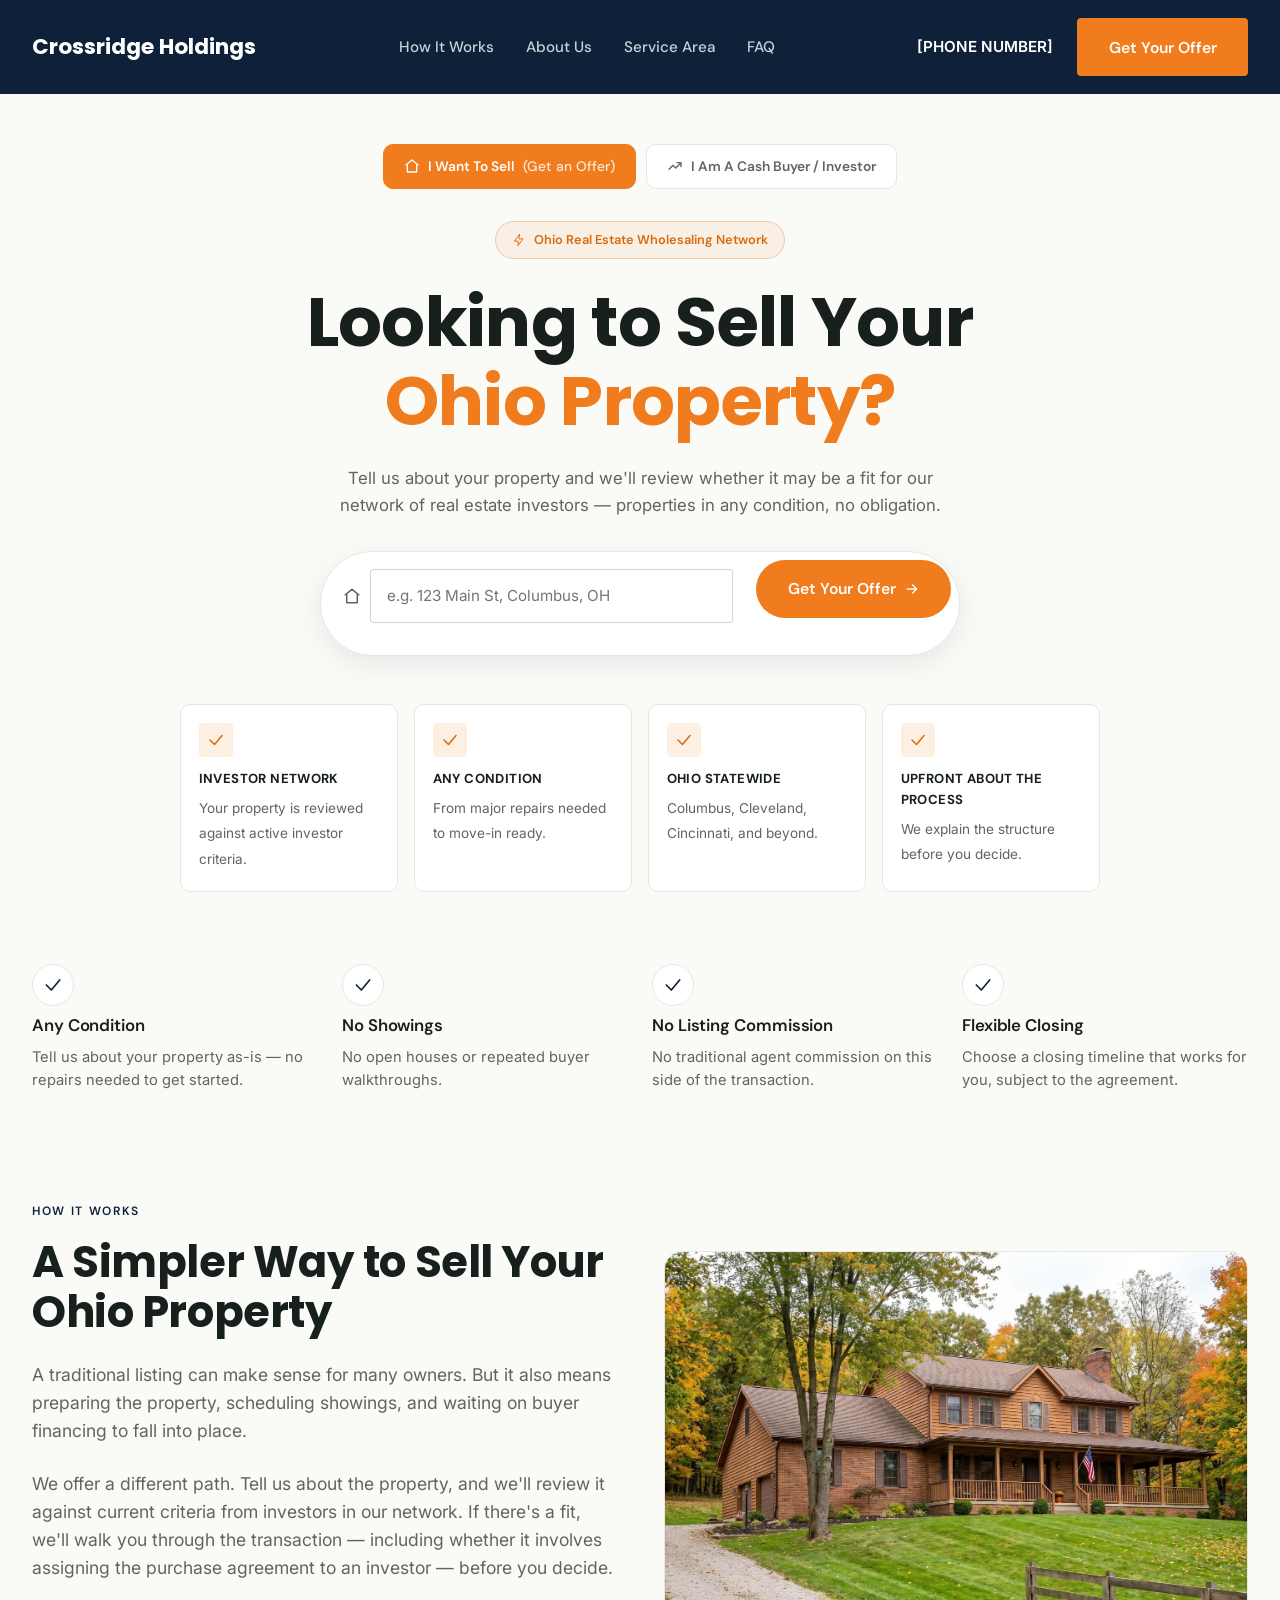
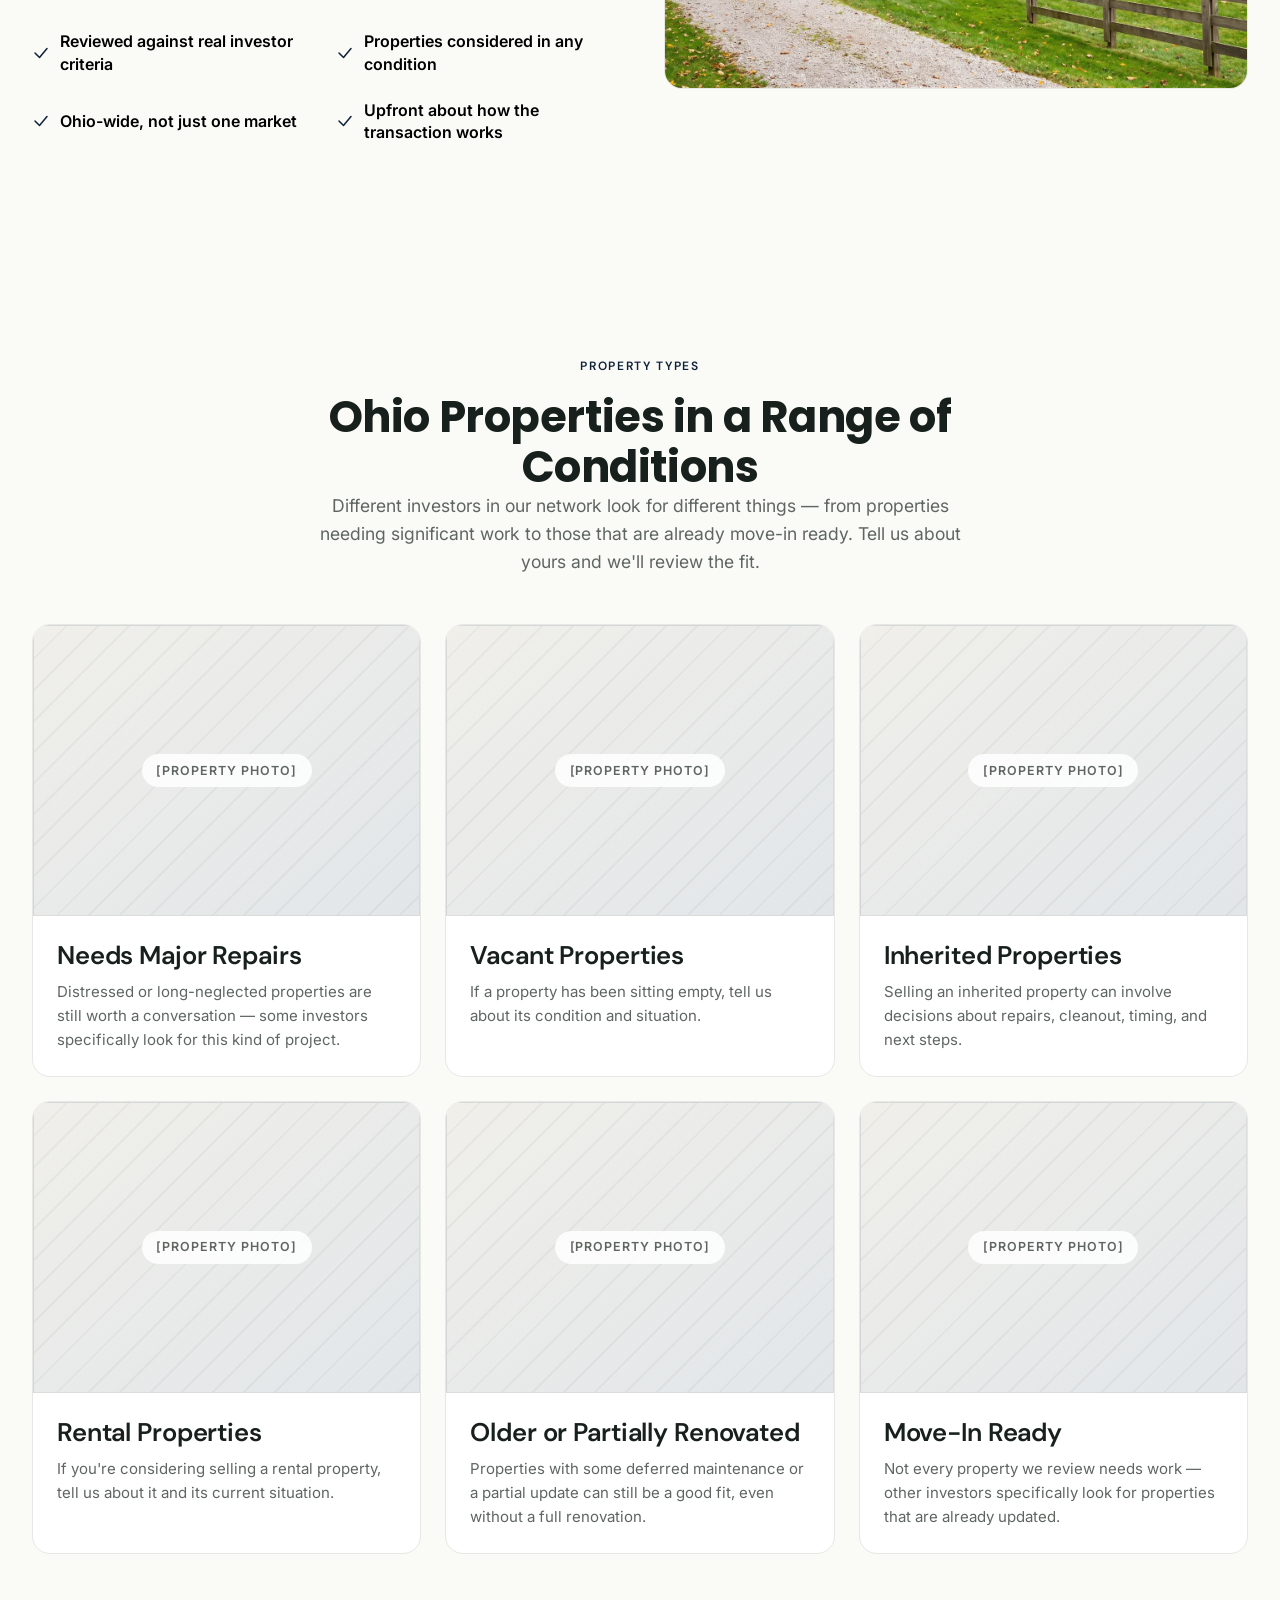
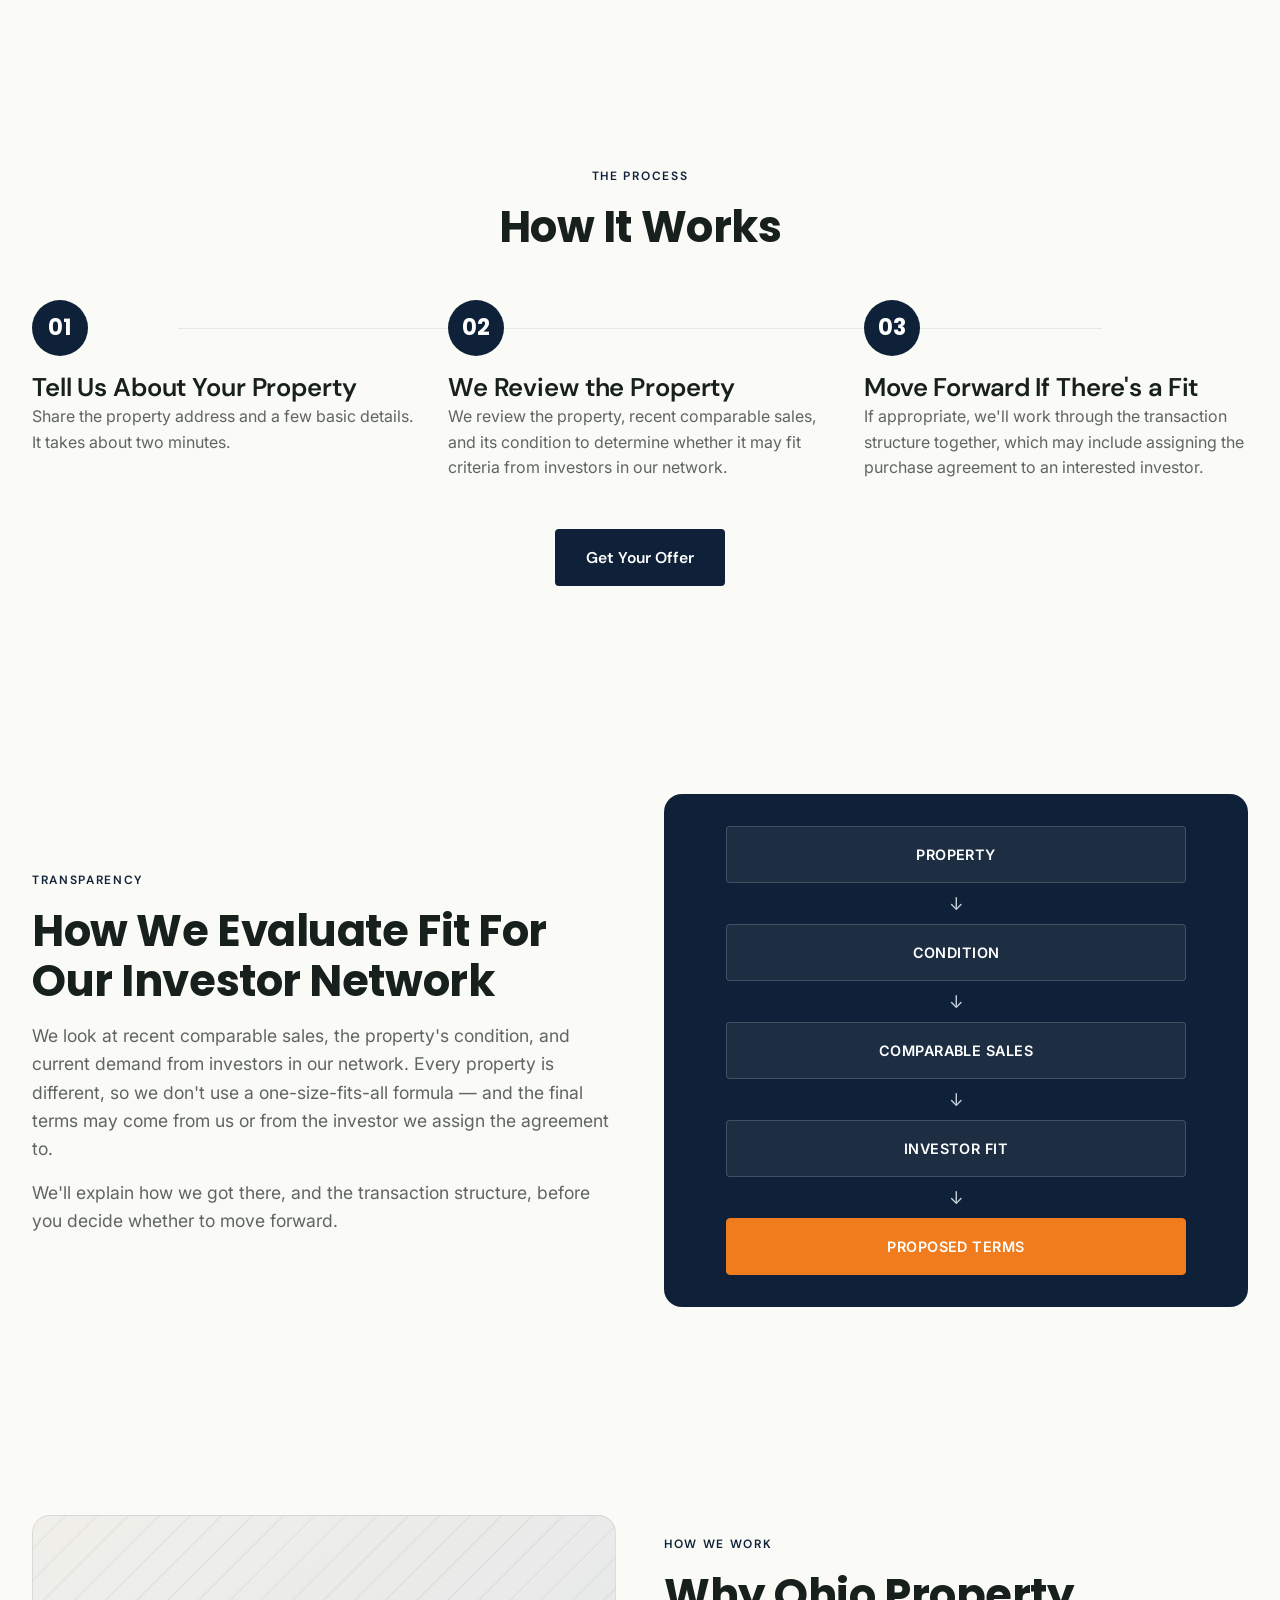
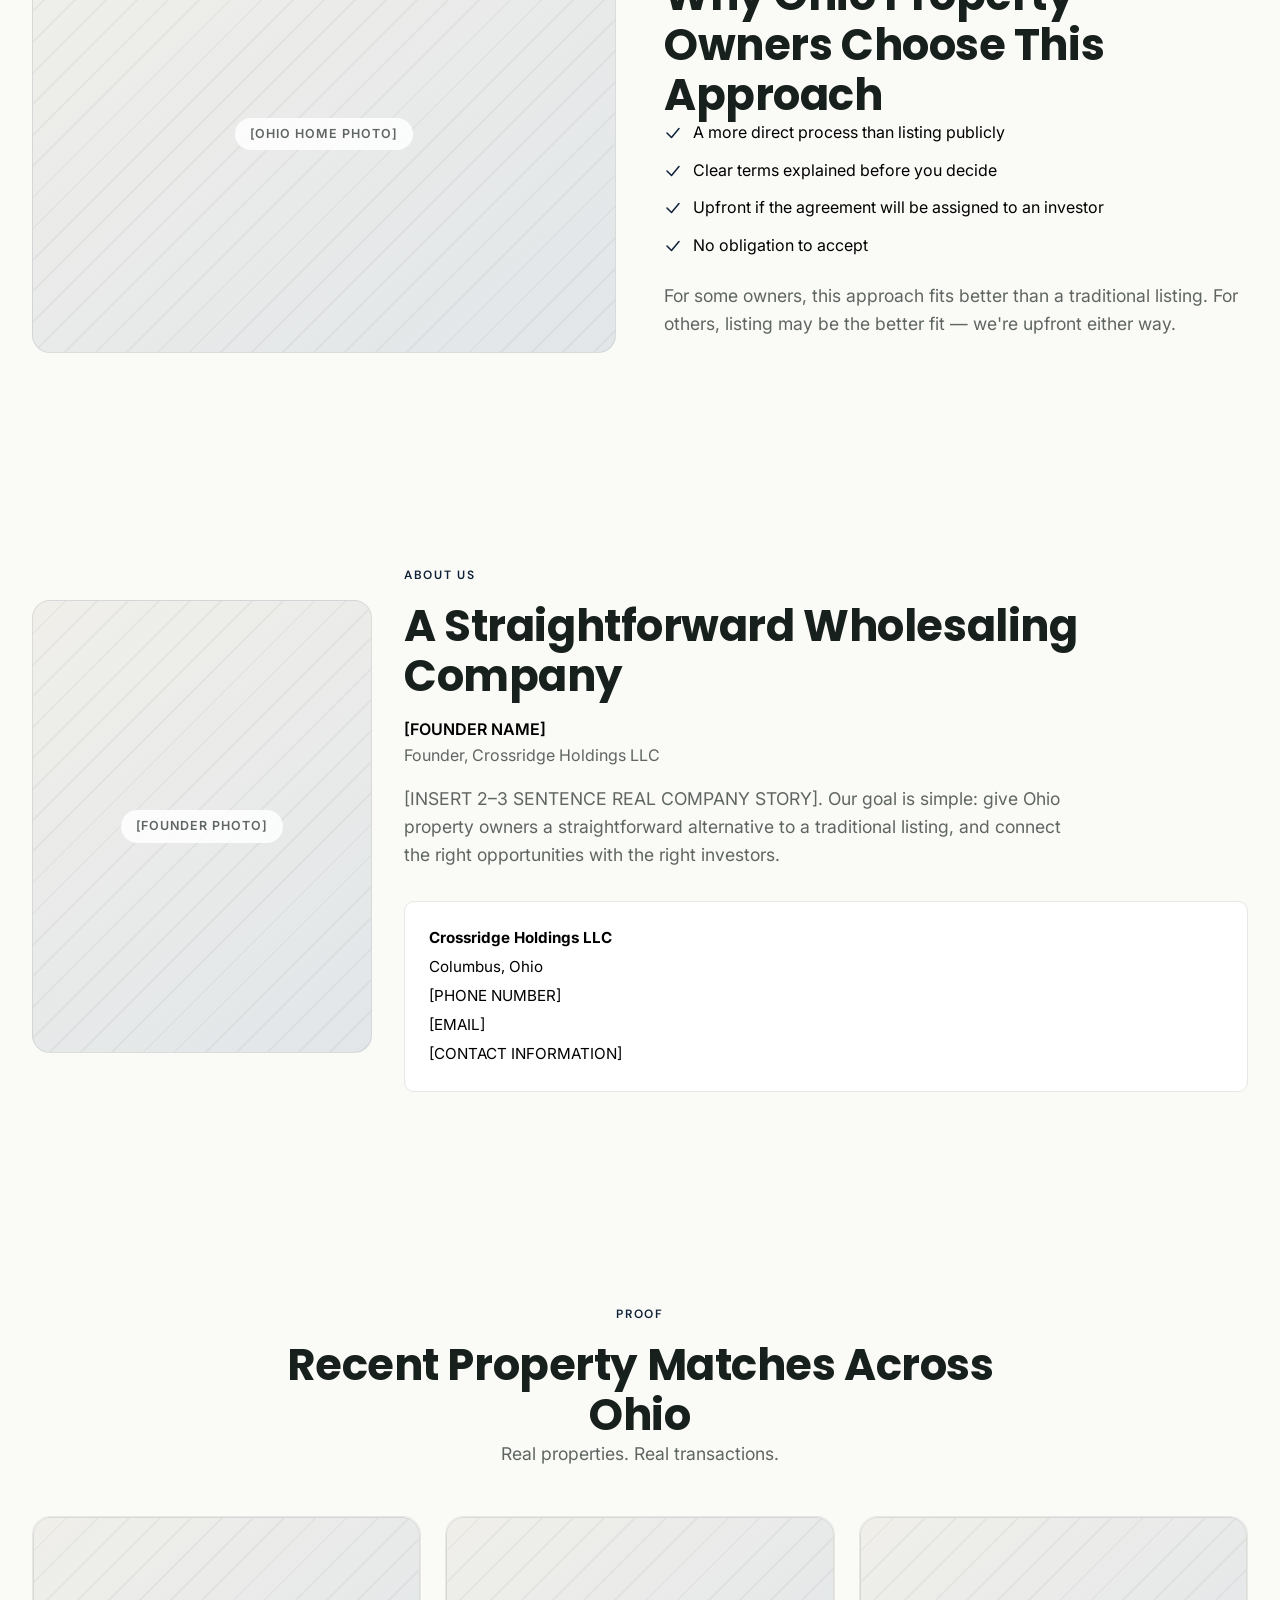
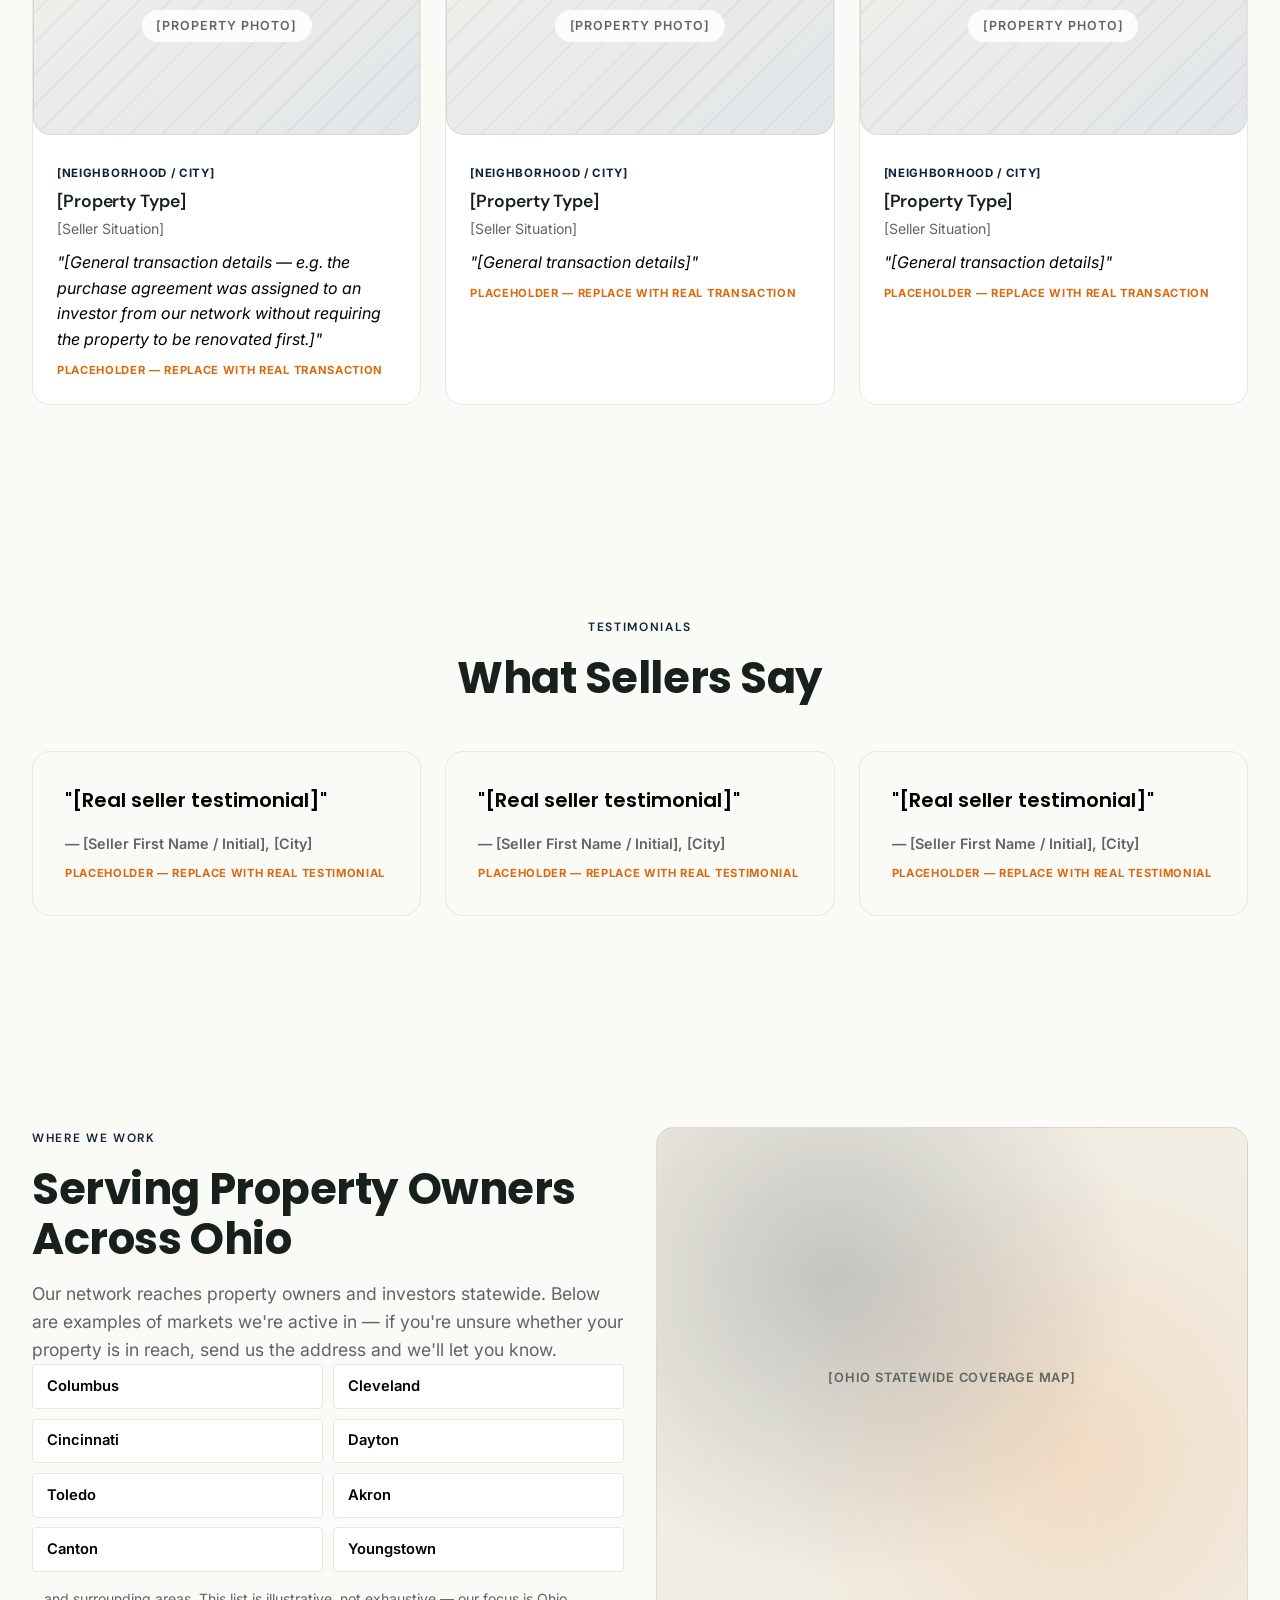
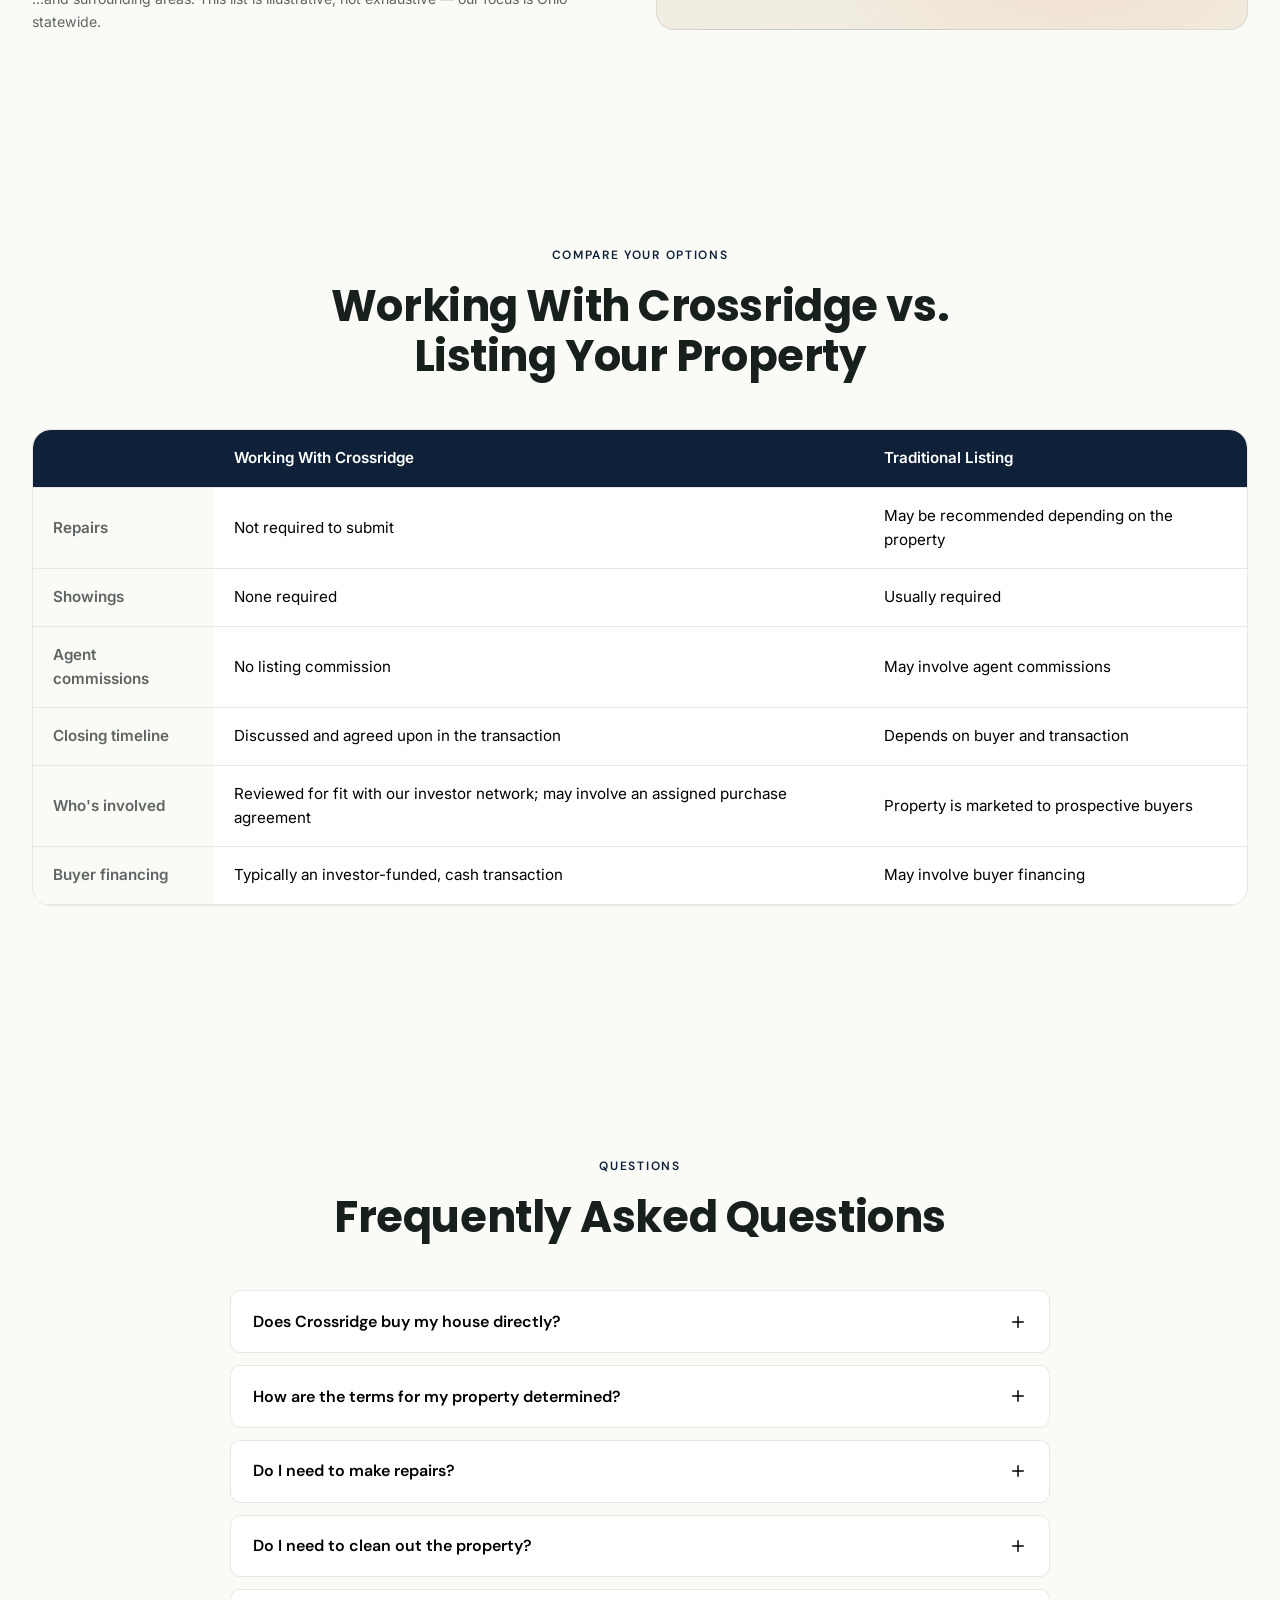
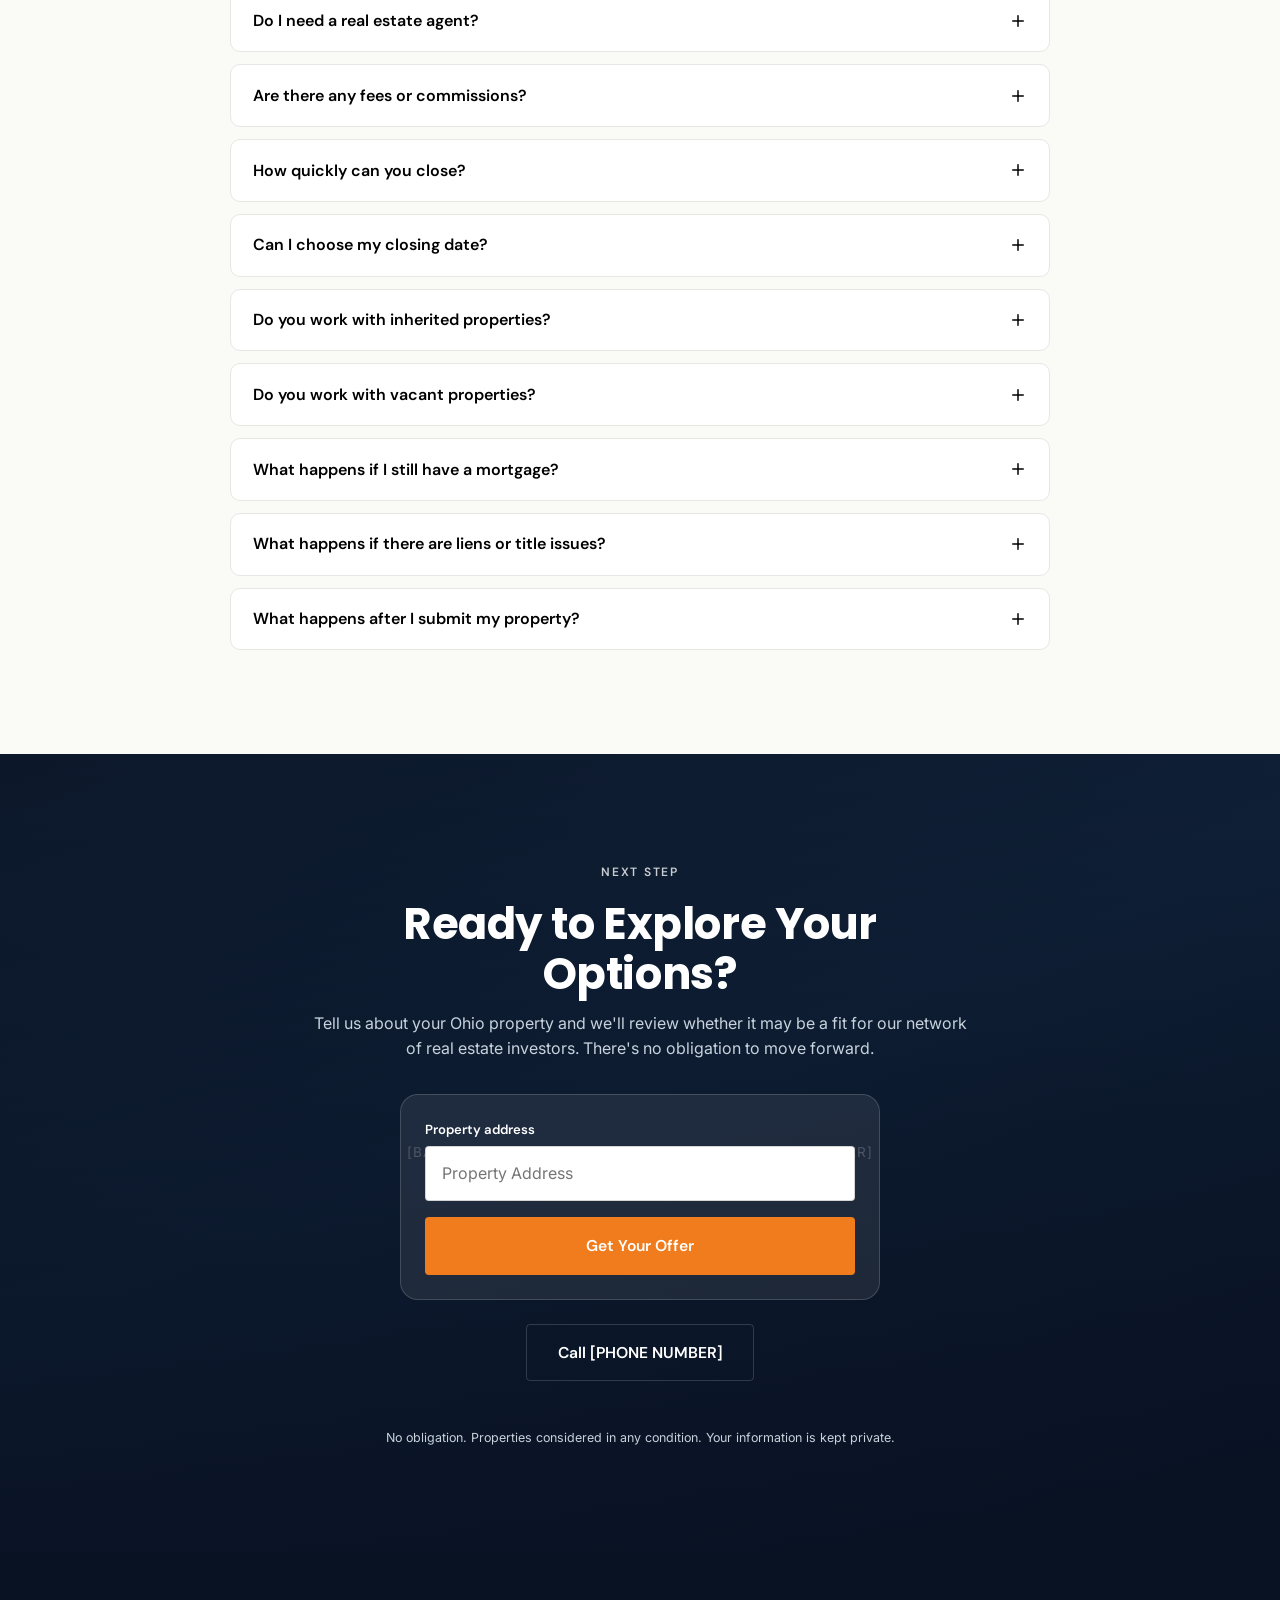
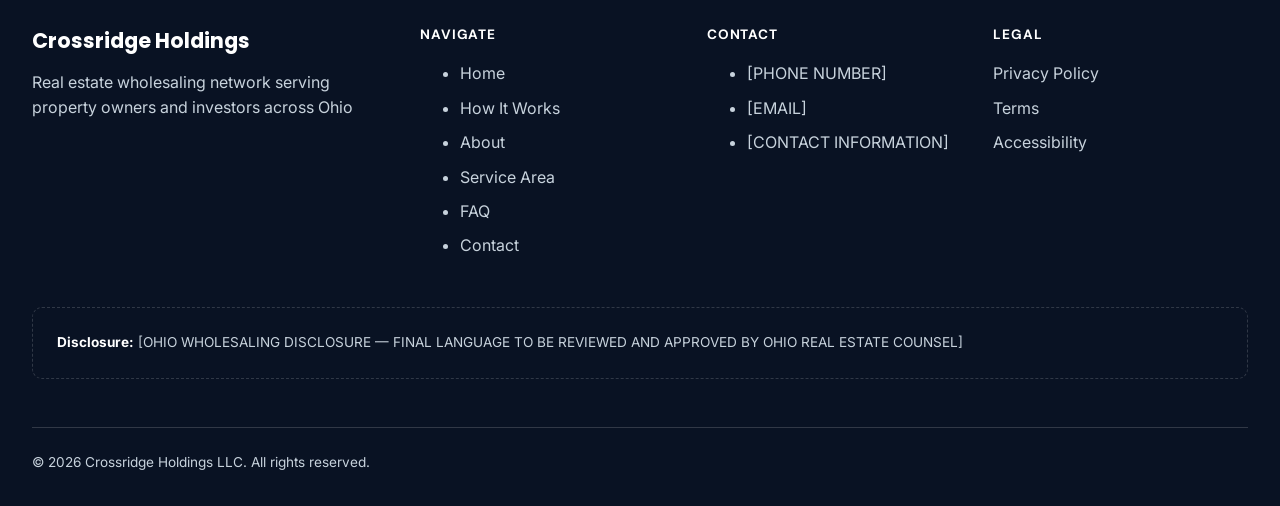
==== commit e047a935: "Restyle hero cover panels to match reference layout, keep existing copy - Audience toggle: replace t" ====
--- a/index.html
+++ b/index.html
@@ -292,7 +292,7 @@
 
         <div class="hero-ctas reveal reveal-delay-2">
           <button type="button" class="btn btn--dark js-open-buyer-modal" data-cta="investor-hero">Join the Cash Buyers List</button>
-          <a class="btn btn--outline" href="#" data-cta="investor-call">Call [PHONE NUMBER]</a>
+          <a class="btn btn--primary" href="#" data-cta="investor-call">Call [PHONE NUMBER]</a>
         </div>
 
         <div class="hero-stat-row hero-stat-row--3 reveal reveal-delay-3">
--- a/css/styles.css
+++ b/css/styles.css
@@ -364,13 +364,8 @@
 
 .audience-toggle {
   display: inline-flex;
-  gap: 0.35rem;
-  background: var(--white);
-  border: 1px solid var(--border-soft);
-  border-radius: 999px;
-  padding: 0.35rem;
+  gap: 0.6rem;
   margin-bottom: var(--space-4);
-  box-shadow: var(--shadow-soft);
 }
 
 .audience-tab {
@@ -378,18 +373,18 @@
   align-items: center;
   gap: 0.5rem;
   padding: 0.65rem 1.25rem;
-  border-radius: 999px;
-  border: none;
-  background: transparent;
+  border-radius: var(--radius-md);
+  border: 1px solid var(--border-soft);
+  background: var(--white);
   font-family: var(--font-ui);
   font-weight: 600;
   font-size: 0.86rem;
   color: var(--text-muted);
-  transition: background var(--transition-base), color var(--transition-base);
+  transition: background var(--transition-base), color var(--transition-base), border-color var(--transition-base);
 }
 .audience-tab .tab-sub { opacity: 0.85; font-weight: 500; }
-.audience-tab.is-active[data-audience="seller"] { background: var(--orange); color: var(--white); }
-.audience-tab.is-active[data-audience="investor"] { background: var(--navy); color: var(--white); }
+.audience-tab.is-active[data-audience="seller"] { background: var(--orange); border-color: var(--orange); color: var(--white); }
+.audience-tab.is-active[data-audience="investor"] { background: var(--navy); border-color: var(--navy); color: var(--white); }
 
 .audience-panel {
   animation: panel-in 380ms ease;
@@ -472,6 +467,7 @@
   padding: 0;
 }
 .hero-address-bar .btn {
+  flex: none;
   border-radius: 999px;
   white-space: nowrap;
 }
@@ -502,21 +498,34 @@
 }
 .hero-stat {
   display: flex;
-  gap: 0.7rem;
+  flex-direction: column;
   align-items: flex-start;
   background: var(--white);
   border: 1px solid var(--border-soft);
   border-radius: var(--radius-md);
-  padding: 1rem 1.1rem;
-}
-.hero-stat .benefit-icon { width: 32px; height: 32px; flex: none; }
+  padding: 1.1rem 1.1rem 1.2rem;
+}
+.hero-stat .benefit-icon {
+  width: 34px;
+  height: 34px;
+  flex: none;
+  border-radius: var(--radius-sm);
+  border: none;
+  margin-bottom: 0.7rem;
+}
+#panel-seller .hero-stat .benefit-icon { background: rgba(240, 124, 29, 0.12); color: var(--orange-deep); }
+#panel-investor .hero-stat .benefit-icon { background: rgba(15, 33, 56, 0.08); color: var(--navy); }
 .hero-stat strong {
   display: block;
   font-family: var(--font-ui);
-  font-size: 0.9rem;
-  margin-bottom: 0.15rem;
-}
-.hero-stat span { font-size: 0.8rem; color: var(--text-muted); }
+  font-size: 0.82rem;
+  font-weight: 700;
+  text-transform: uppercase;
+  letter-spacing: 0.03em;
+  color: var(--heading);
+  margin-bottom: 0.35rem;
+}
+.hero-stat span { font-size: 0.85rem; line-height: 1.5; color: var(--text-muted); }
 
 .hero-media-fallback {
   background: linear-gradient(160deg, #101f33 0%, #16314f 45%, #091223 100%);
@@ -701,7 +710,7 @@
 .check-list {
   display: grid;
   gap: 0.75rem;
-  margin-top: var(--space-4);
+  margin-top: var(--space-5);
 }
 .check-list li {
   display: flex;
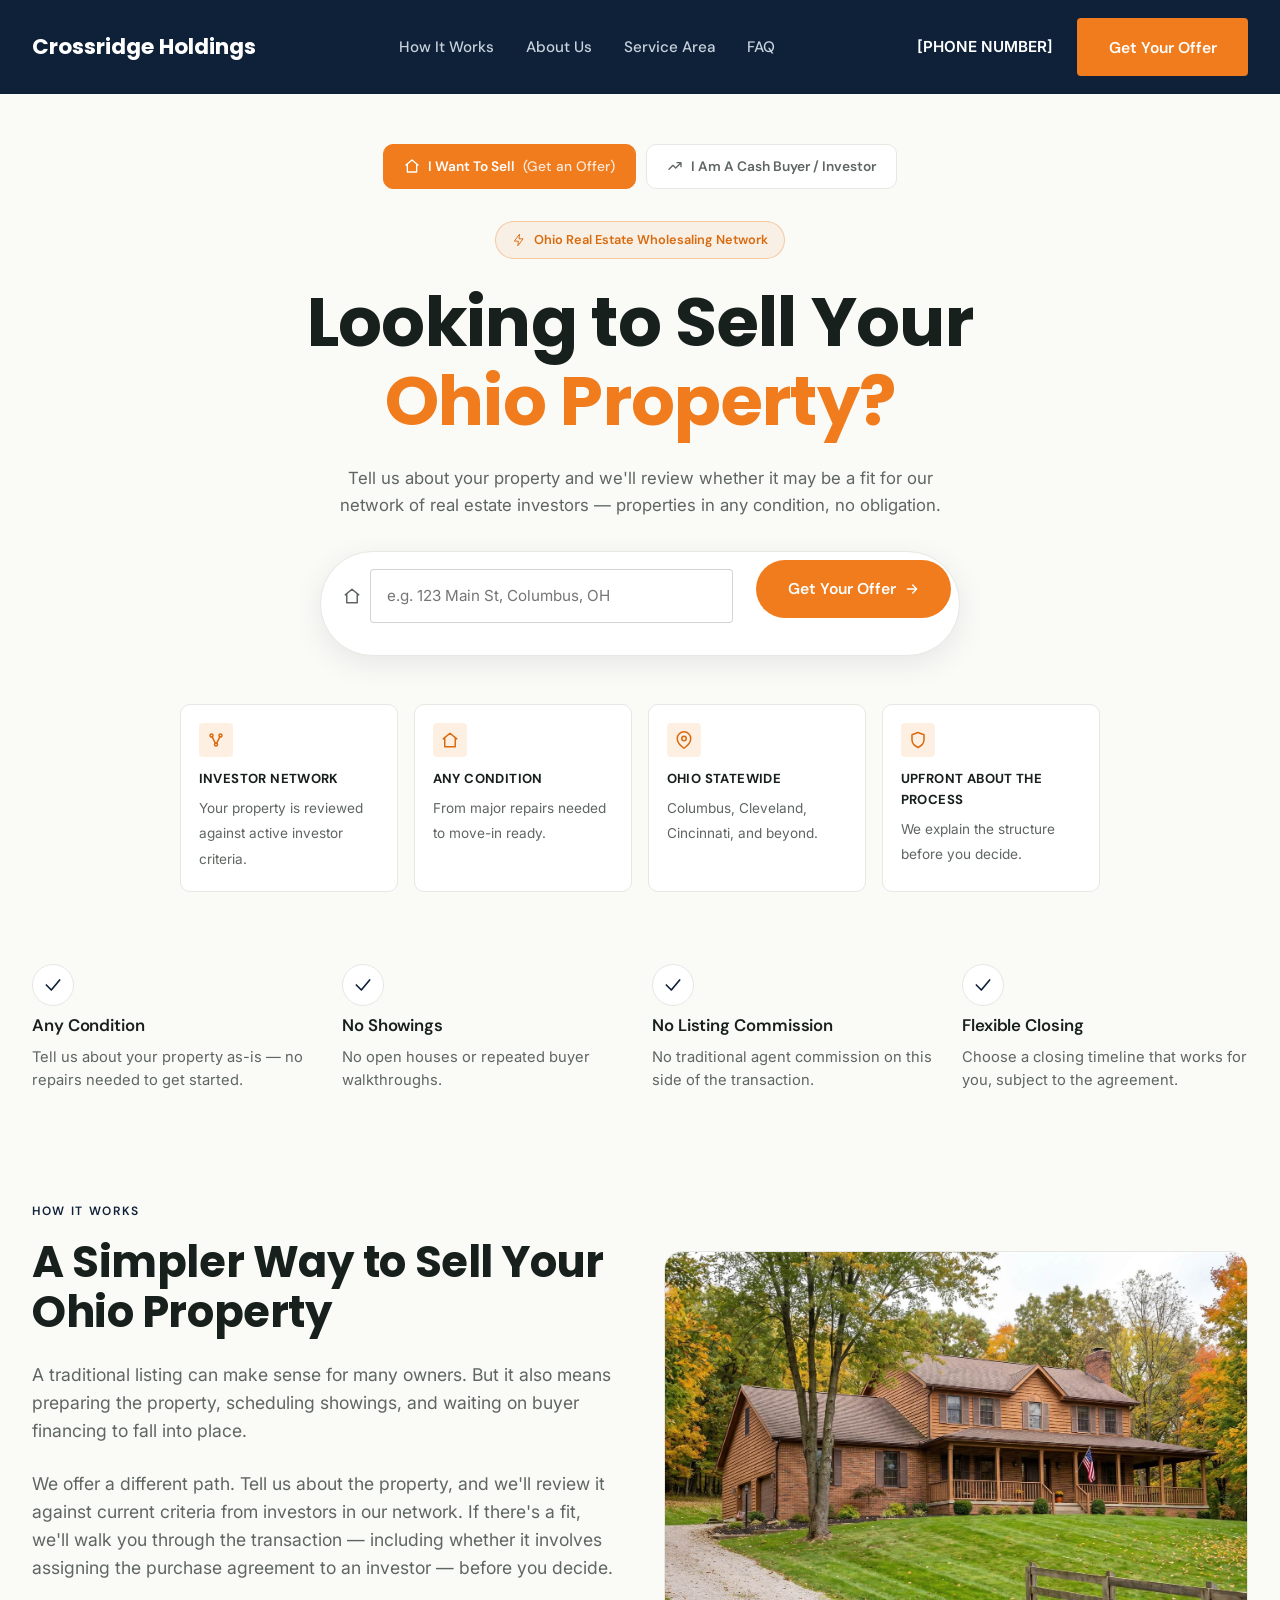
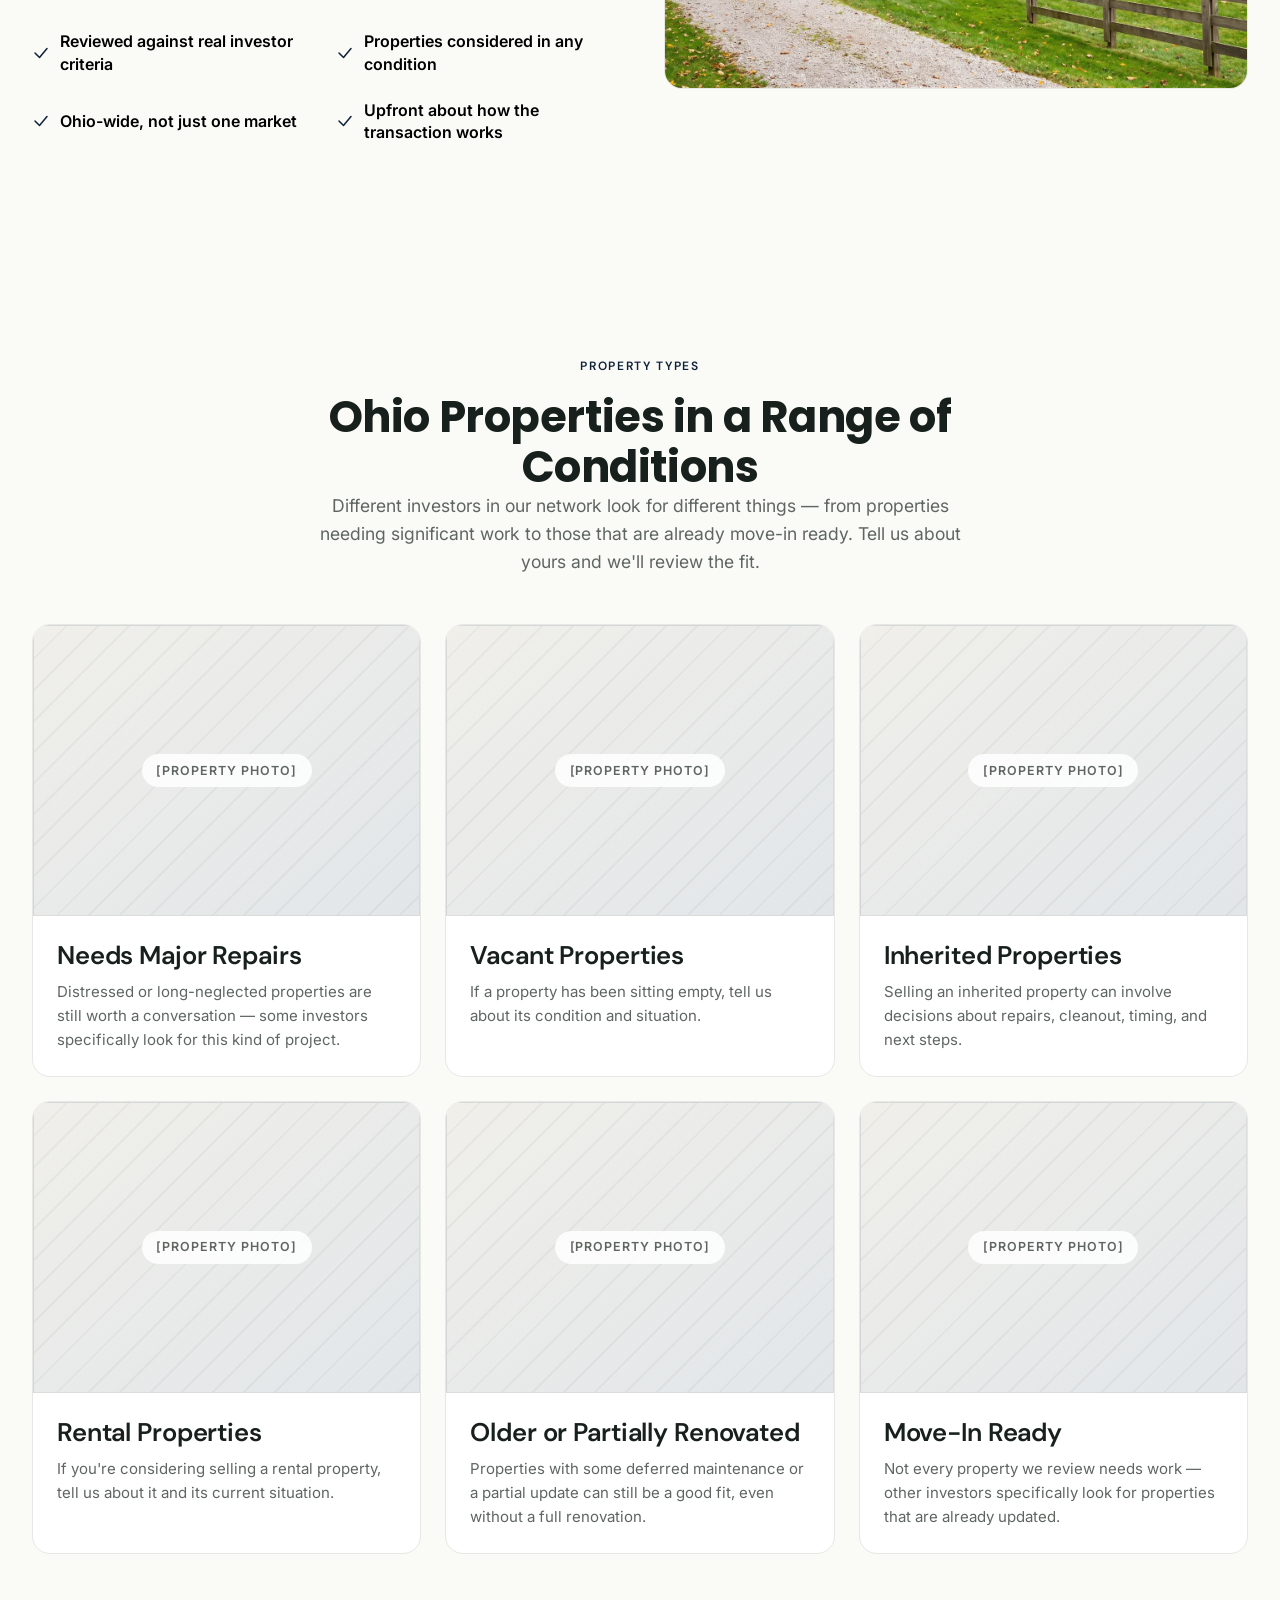
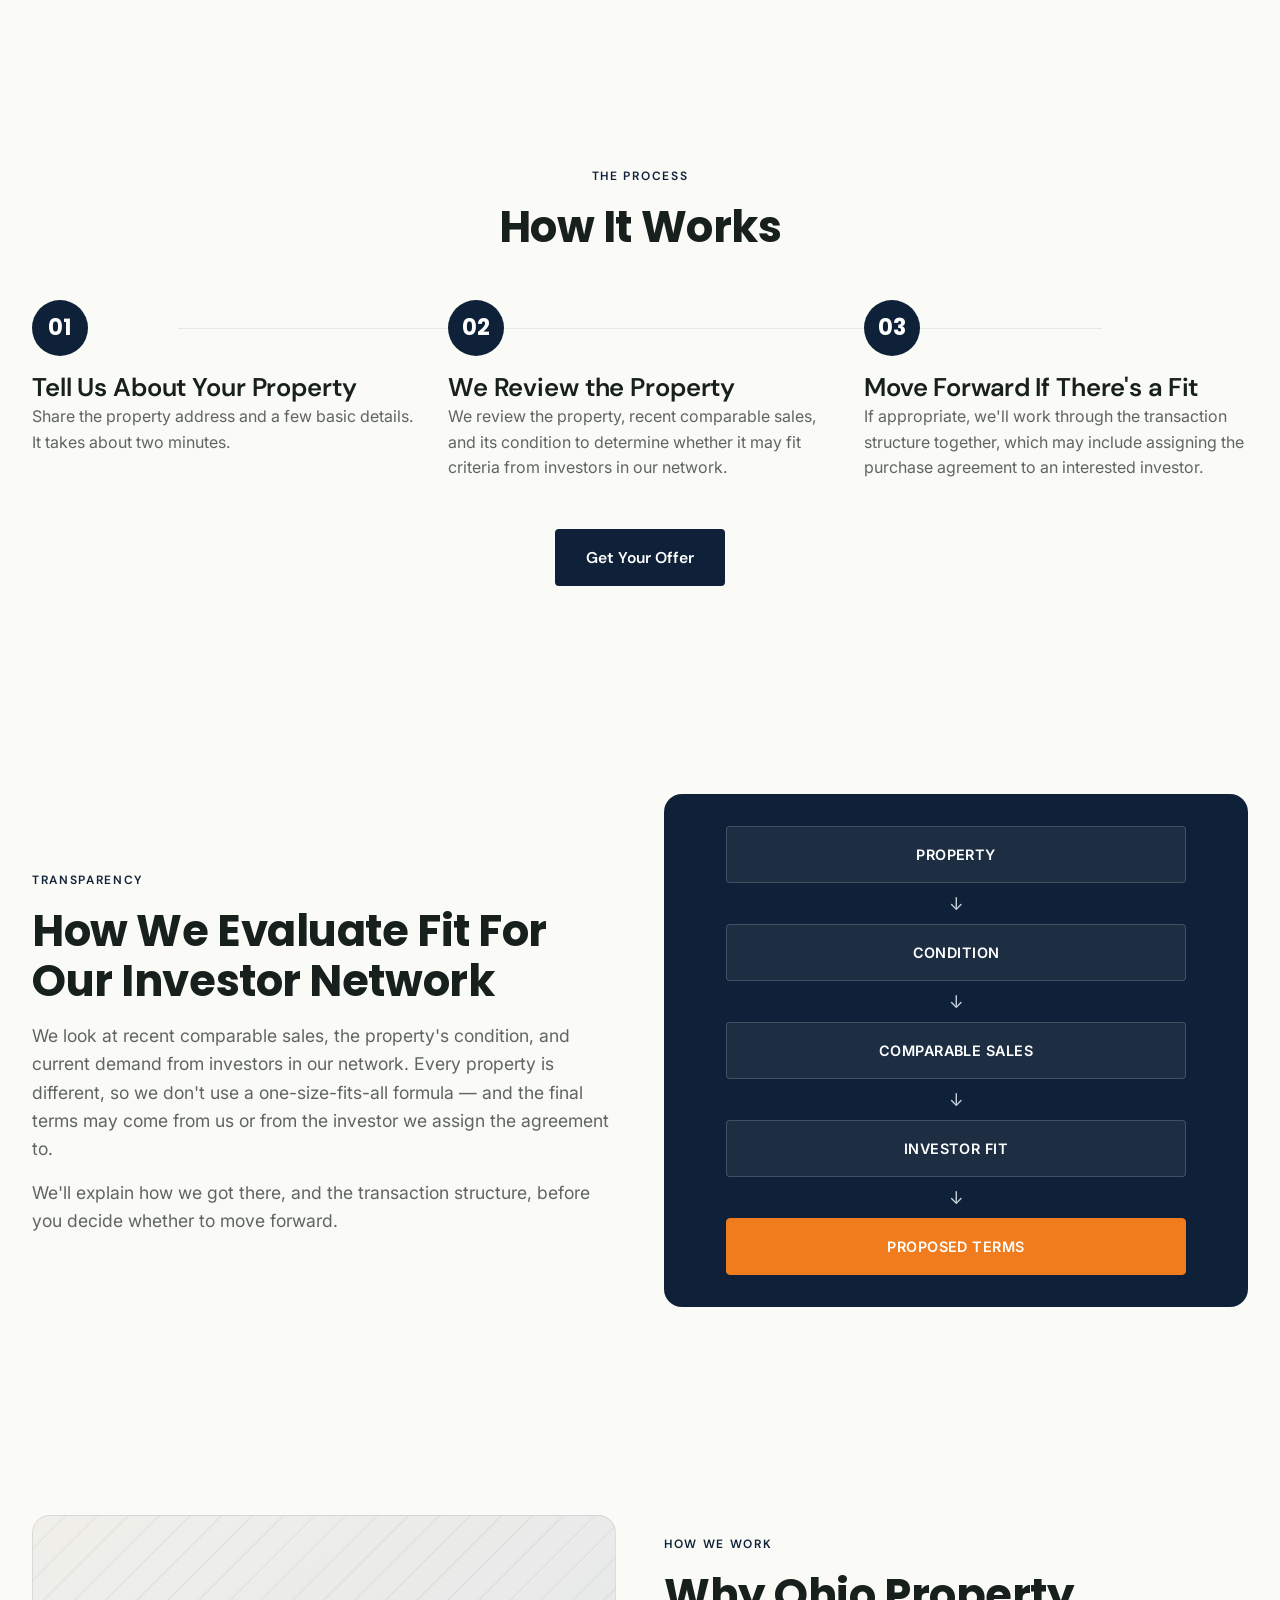
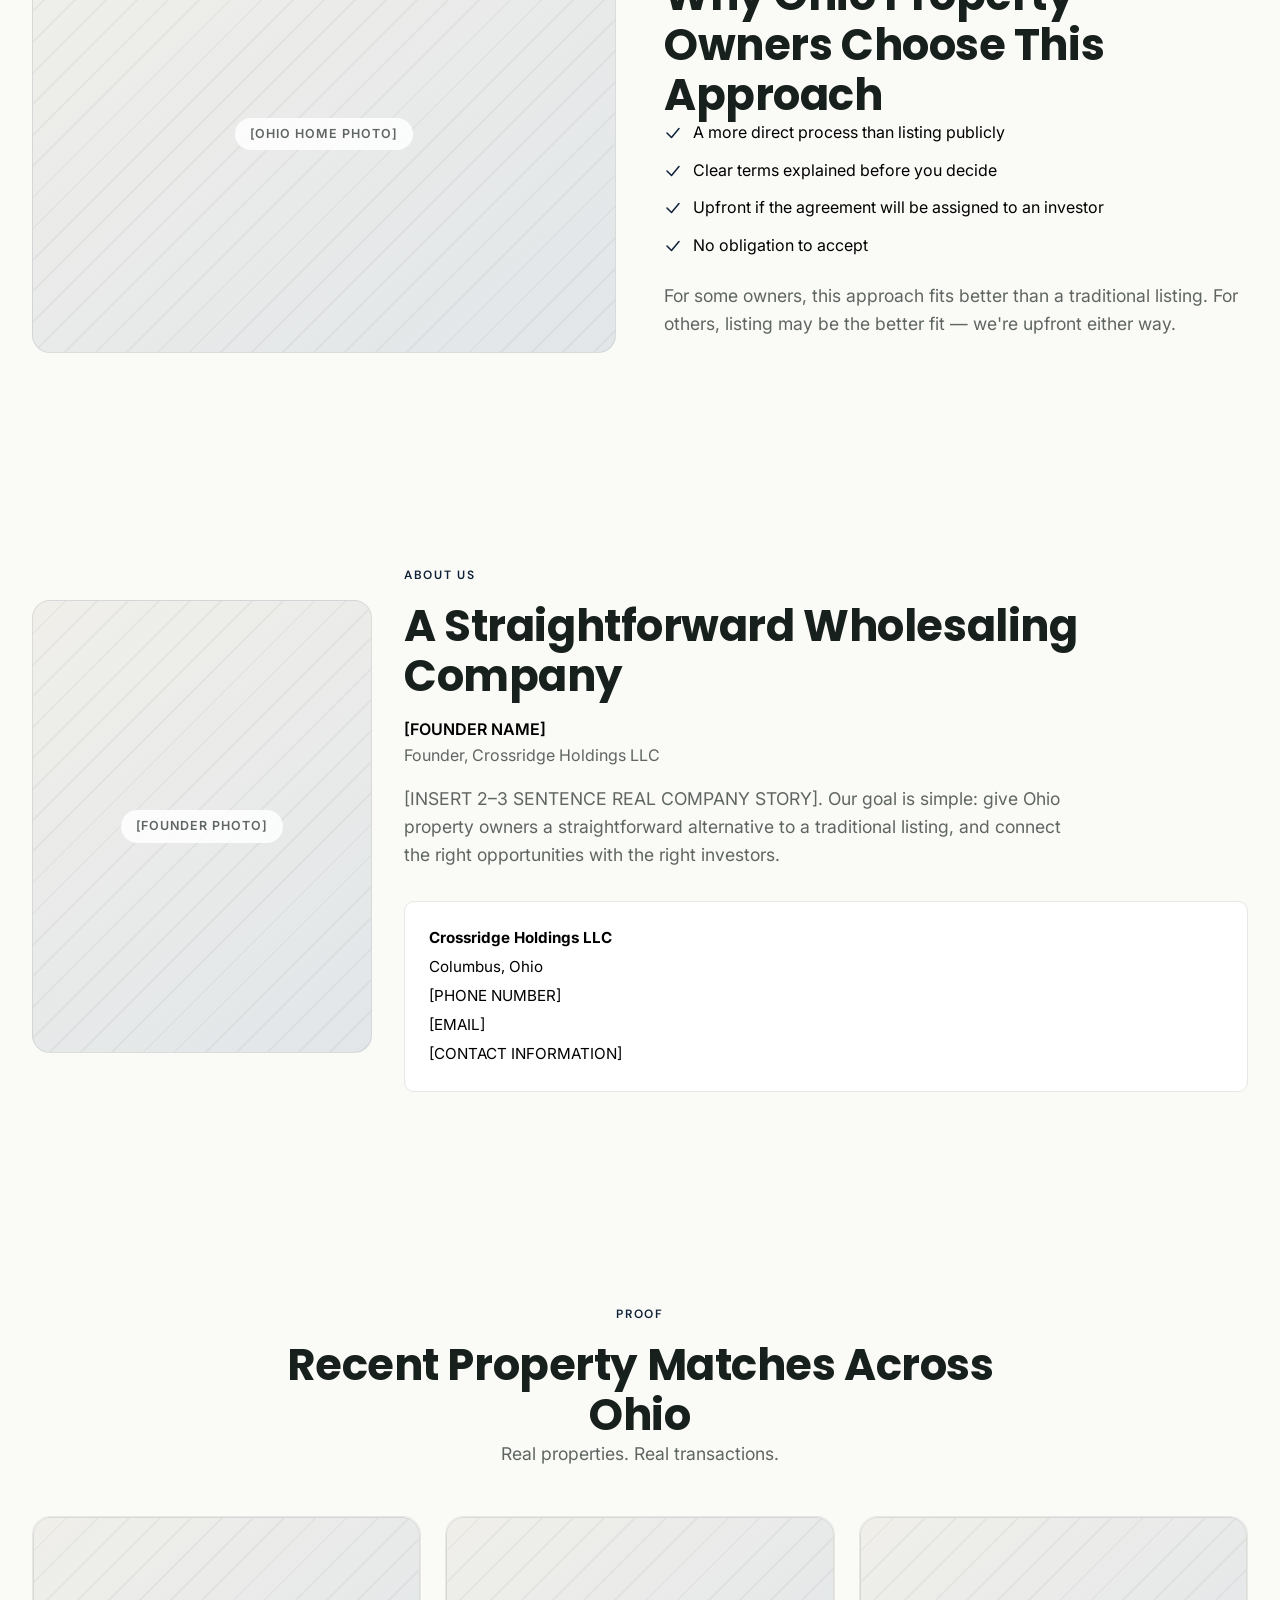
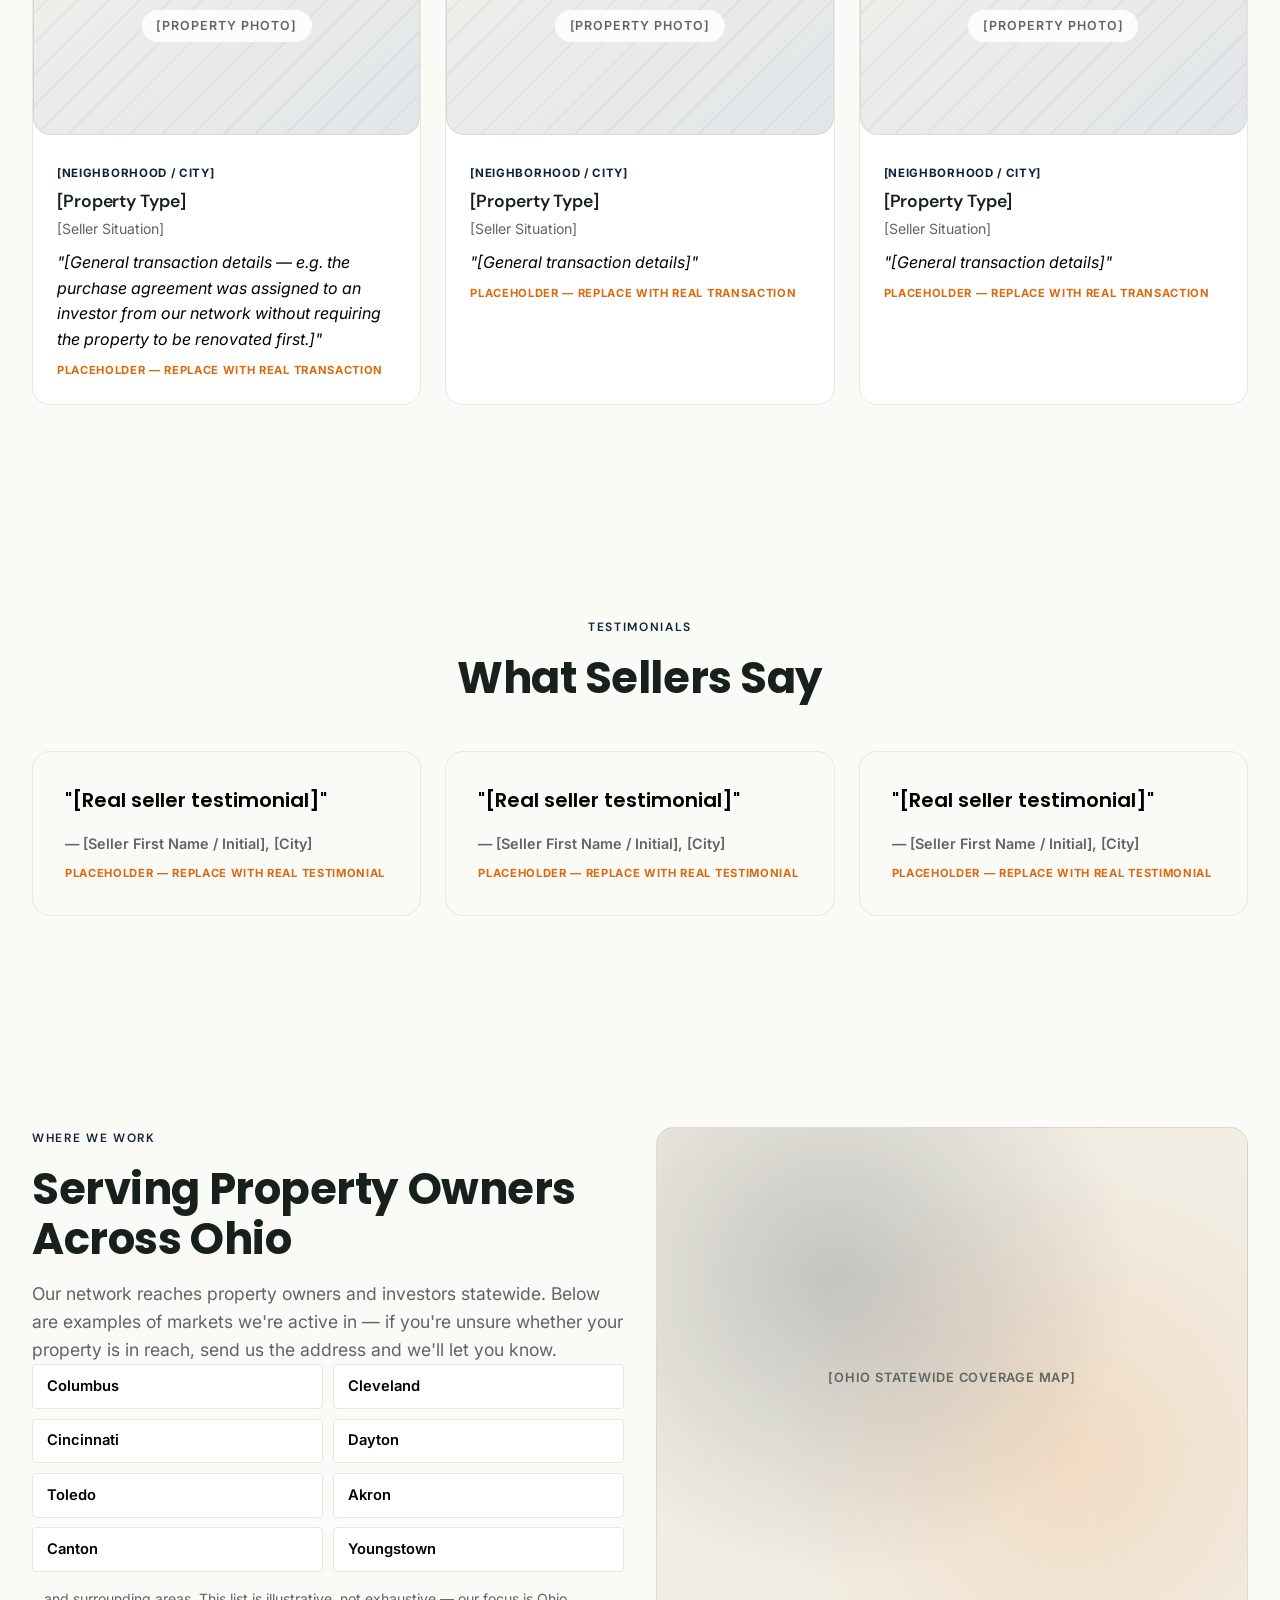
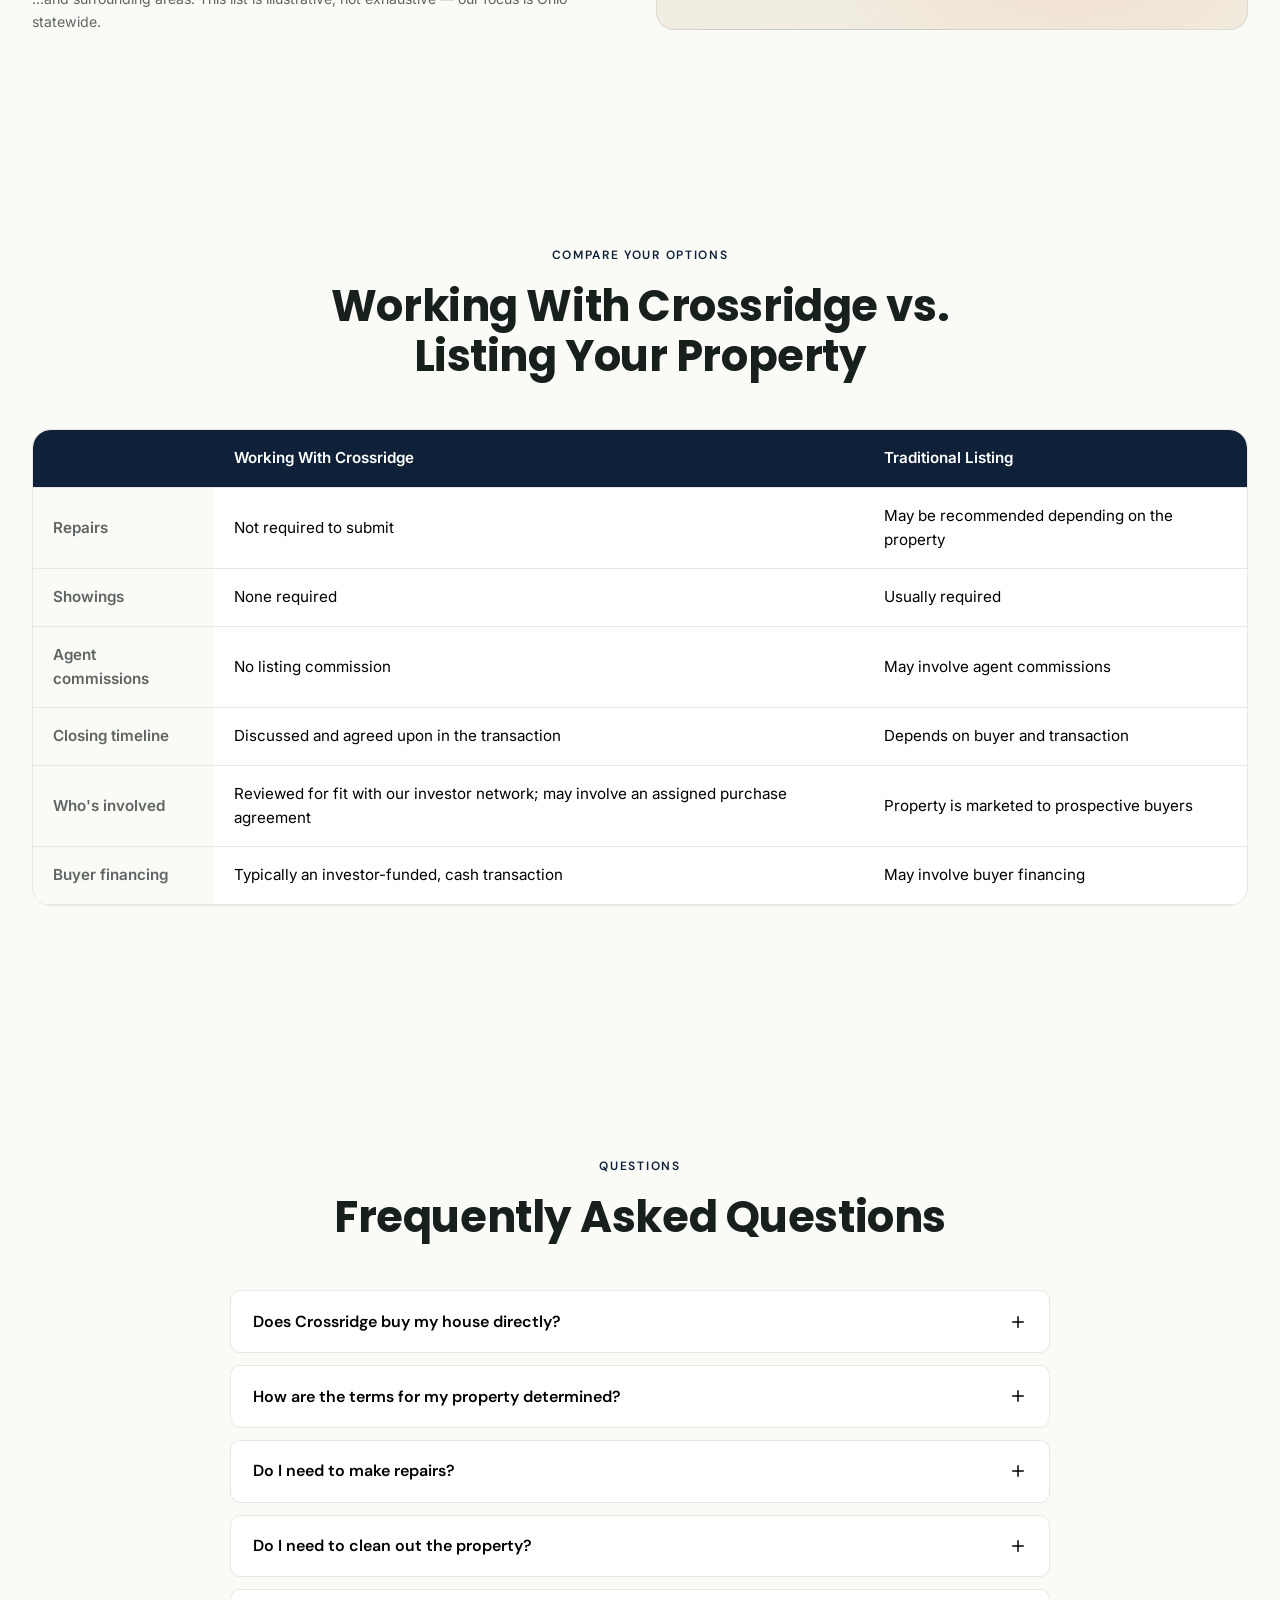
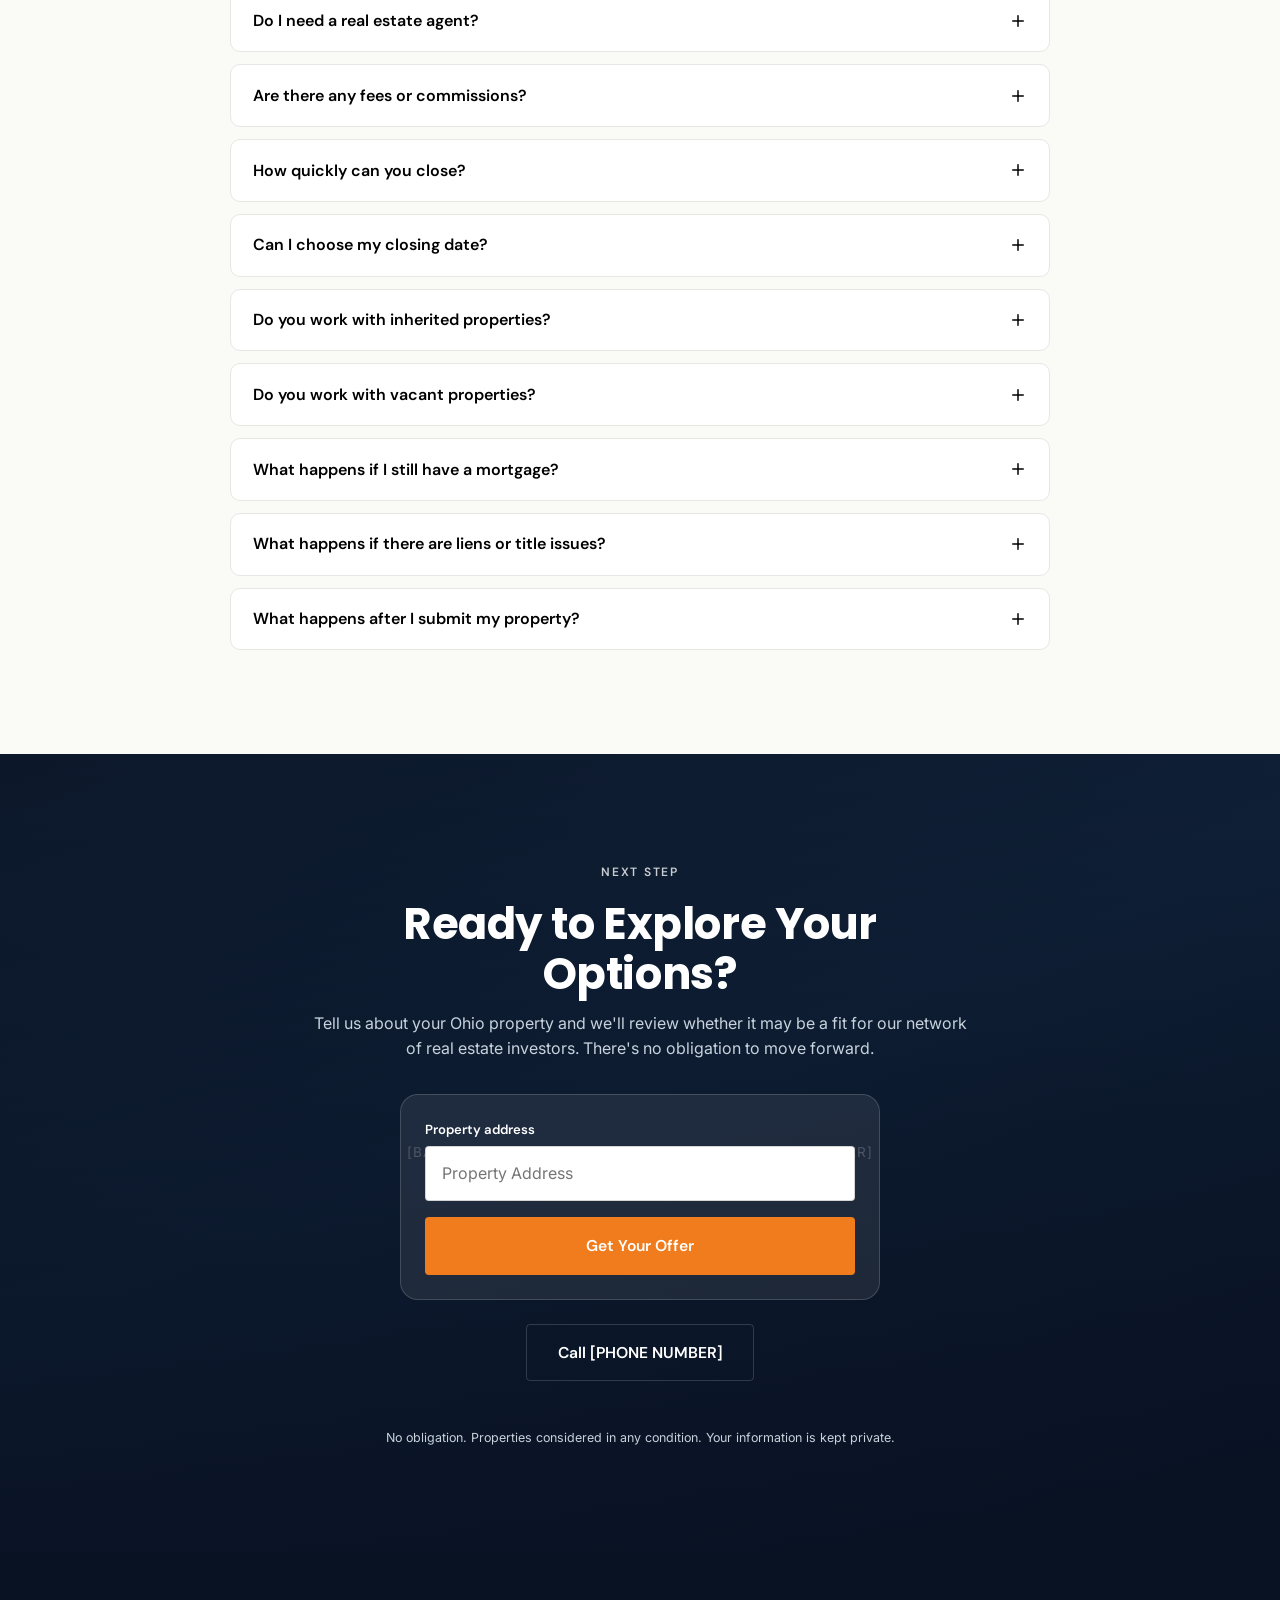
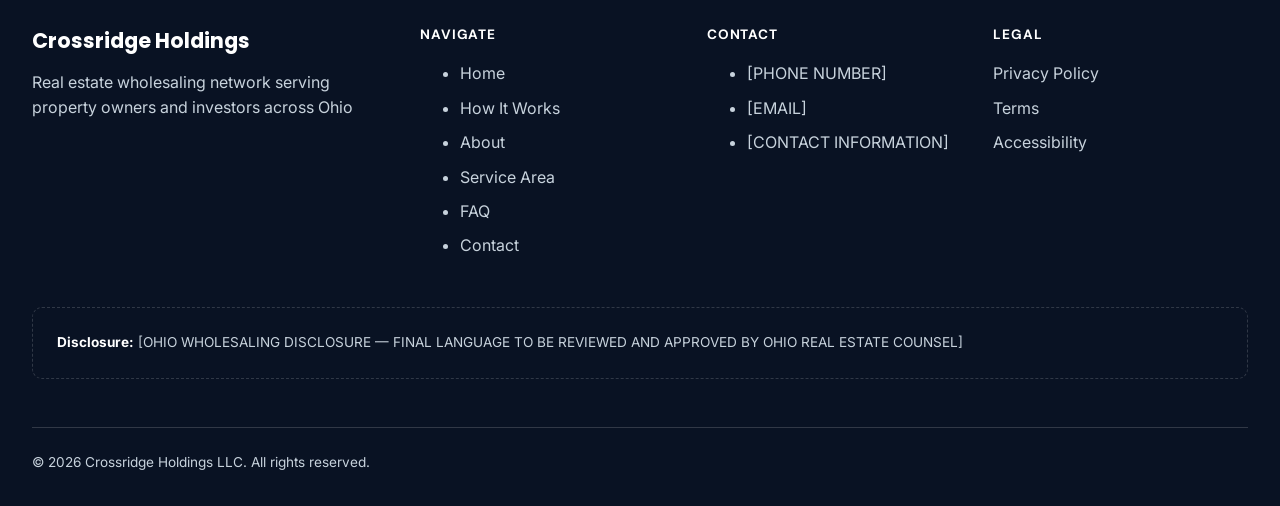
==== commit ae4e3efb: "Replace repeated checkmark icon with distinct icon per hero stat card Matches the reference's per-ca" ====
--- a/index.html
+++ b/index.html
@@ -263,19 +263,19 @@
 
         <div class="hero-stat-row reveal reveal-delay-3">
           <div class="hero-stat">
-            <span class="benefit-icon" aria-hidden="true"><svg width="18" height="18" viewBox="0 0 24 24" fill="none"><path d="M4 12l6 6L20 6" stroke="currentColor" stroke-width="2" stroke-linecap="round" stroke-linejoin="round"/></svg></span>
+            <span class="benefit-icon" aria-hidden="true"><svg width="18" height="18" viewBox="0 0 24 24" fill="none"><circle cx="6" cy="6" r="2" stroke="currentColor" stroke-width="2"/><circle cx="18" cy="6" r="2" stroke="currentColor" stroke-width="2"/><circle cx="12" cy="18" r="2" stroke="currentColor" stroke-width="2"/><path d="M6.9 7.8 11 16M17.1 7.8 13 16" stroke="currentColor" stroke-width="2" stroke-linecap="round"/></svg></span>
             <div><strong>Investor Network</strong><span>Your property is reviewed against active investor criteria.</span></div>
           </div>
           <div class="hero-stat">
-            <span class="benefit-icon" aria-hidden="true"><svg width="18" height="18" viewBox="0 0 24 24" fill="none"><path d="M4 12l6 6L20 6" stroke="currentColor" stroke-width="2" stroke-linecap="round" stroke-linejoin="round"/></svg></span>
+            <span class="benefit-icon" aria-hidden="true"><svg width="18" height="18" viewBox="0 0 24 24" fill="none"><path d="M3 10.5 12 3l9 7.5M5 9.5V21h14V9.5" stroke="currentColor" stroke-width="2" stroke-linecap="round" stroke-linejoin="round"/></svg></span>
             <div><strong>Any Condition</strong><span>From major repairs needed to move-in ready.</span></div>
           </div>
           <div class="hero-stat">
-            <span class="benefit-icon" aria-hidden="true"><svg width="18" height="18" viewBox="0 0 24 24" fill="none"><path d="M4 12l6 6L20 6" stroke="currentColor" stroke-width="2" stroke-linecap="round" stroke-linejoin="round"/></svg></span>
+            <span class="benefit-icon" aria-hidden="true"><svg width="18" height="18" viewBox="0 0 24 24" fill="none"><path d="M21 10c0 7-9 13-9 13s-9-6-9-13a9 9 0 0 1 18 0z" stroke="currentColor" stroke-width="2" stroke-linecap="round" stroke-linejoin="round"/><circle cx="12" cy="10" r="3" stroke="currentColor" stroke-width="2"/></svg></span>
             <div><strong>Ohio Statewide</strong><span>Columbus, Cleveland, Cincinnati, and beyond.</span></div>
           </div>
           <div class="hero-stat">
-            <span class="benefit-icon" aria-hidden="true"><svg width="18" height="18" viewBox="0 0 24 24" fill="none"><path d="M4 12l6 6L20 6" stroke="currentColor" stroke-width="2" stroke-linecap="round" stroke-linejoin="round"/></svg></span>
+            <span class="benefit-icon" aria-hidden="true"><svg width="18" height="18" viewBox="0 0 24 24" fill="none"><path d="M12 22s8-4 8-10V5l-8-3-8 3v7c0 6 8 10 8 10z" stroke="currentColor" stroke-width="2" stroke-linecap="round" stroke-linejoin="round"/></svg></span>
             <div><strong>Upfront About the Process</strong><span>We explain the structure before you decide.</span></div>
           </div>
         </div>
@@ -297,15 +297,15 @@
 
         <div class="hero-stat-row hero-stat-row--3 reveal reveal-delay-3">
           <div class="hero-stat">
-            <span class="benefit-icon" aria-hidden="true"><svg width="18" height="18" viewBox="0 0 24 24" fill="none"><path d="M4 12l6 6L20 6" stroke="currentColor" stroke-width="2" stroke-linecap="round" stroke-linejoin="round"/></svg></span>
+            <span class="benefit-icon" aria-hidden="true"><svg width="18" height="18" viewBox="0 0 24 24" fill="none"><path d="M13 2 4 14h7l-1 8 9-12h-7l1-8Z" stroke="currentColor" stroke-width="1.8" stroke-linejoin="round"/></svg></span>
             <div><strong>Off-Market Opportunities</strong><span>Sourced directly from Ohio property owners.</span></div>
           </div>
           <div class="hero-stat">
-            <span class="benefit-icon" aria-hidden="true"><svg width="18" height="18" viewBox="0 0 24 24" fill="none"><path d="M4 12l6 6L20 6" stroke="currentColor" stroke-width="2" stroke-linecap="round" stroke-linejoin="round"/></svg></span>
+            <span class="benefit-icon" aria-hidden="true"><svg width="18" height="18" viewBox="0 0 24 24" fill="none"><path d="M21 10c0 7-9 13-9 13s-9-6-9-13a9 9 0 0 1 18 0z" stroke="currentColor" stroke-width="2" stroke-linecap="round" stroke-linejoin="round"/><circle cx="12" cy="10" r="3" stroke="currentColor" stroke-width="2"/></svg></span>
             <div><strong>Ohio Statewide</strong><span>Columbus, Cleveland, Cincinnati, and other Ohio markets.</span></div>
           </div>
           <div class="hero-stat">
-            <span class="benefit-icon" aria-hidden="true"><svg width="18" height="18" viewBox="0 0 24 24" fill="none"><path d="M4 12l6 6L20 6" stroke="currentColor" stroke-width="2" stroke-linecap="round" stroke-linejoin="round"/></svg></span>
+            <span class="benefit-icon" aria-hidden="true"><svg width="18" height="18" viewBox="0 0 24 24" fill="none"><path d="M12 22s8-4 8-10V5l-8-3-8 3v7c0 6 8 10 8 10z" stroke="currentColor" stroke-width="2" stroke-linecap="round" stroke-linejoin="round"/></svg></span>
             <div><strong>Transparent Assignment</strong><span>We're upfront when a deal involves an assignment.</span></div>
           </div>
         </div>
